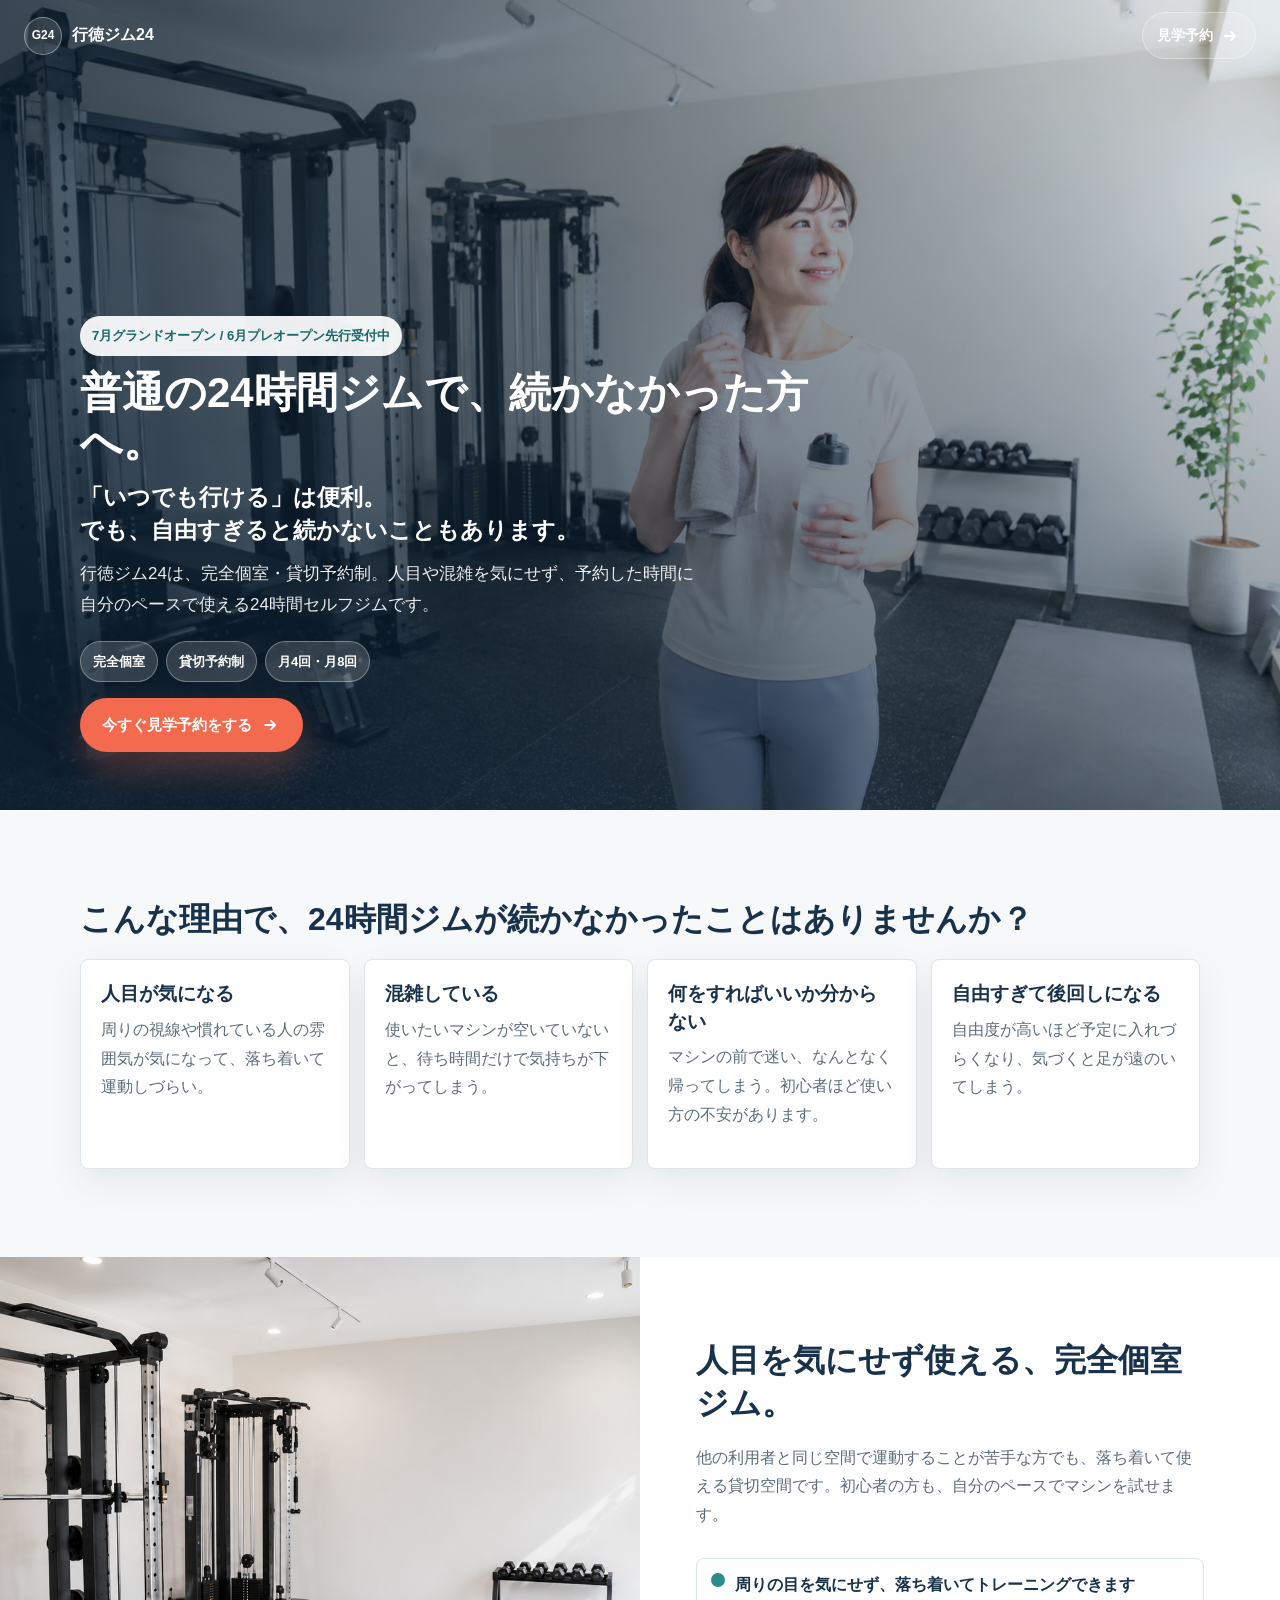
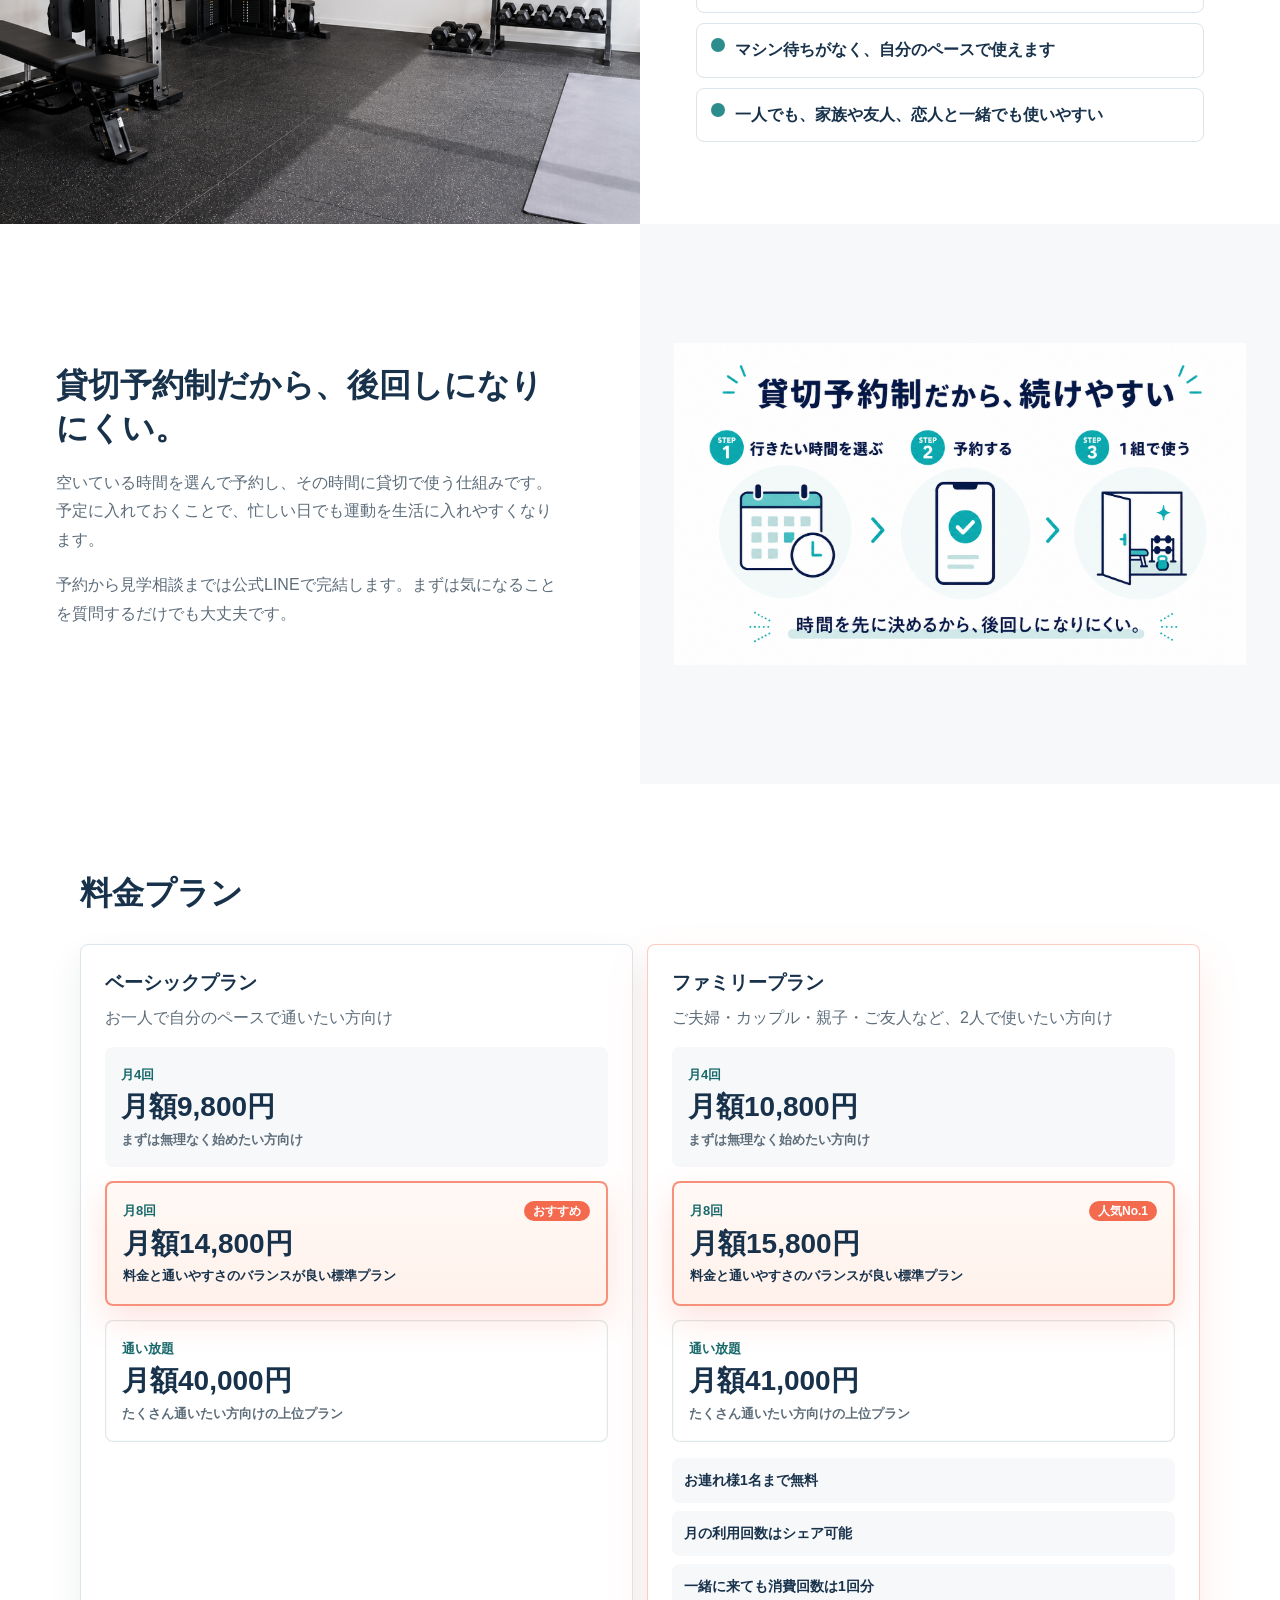
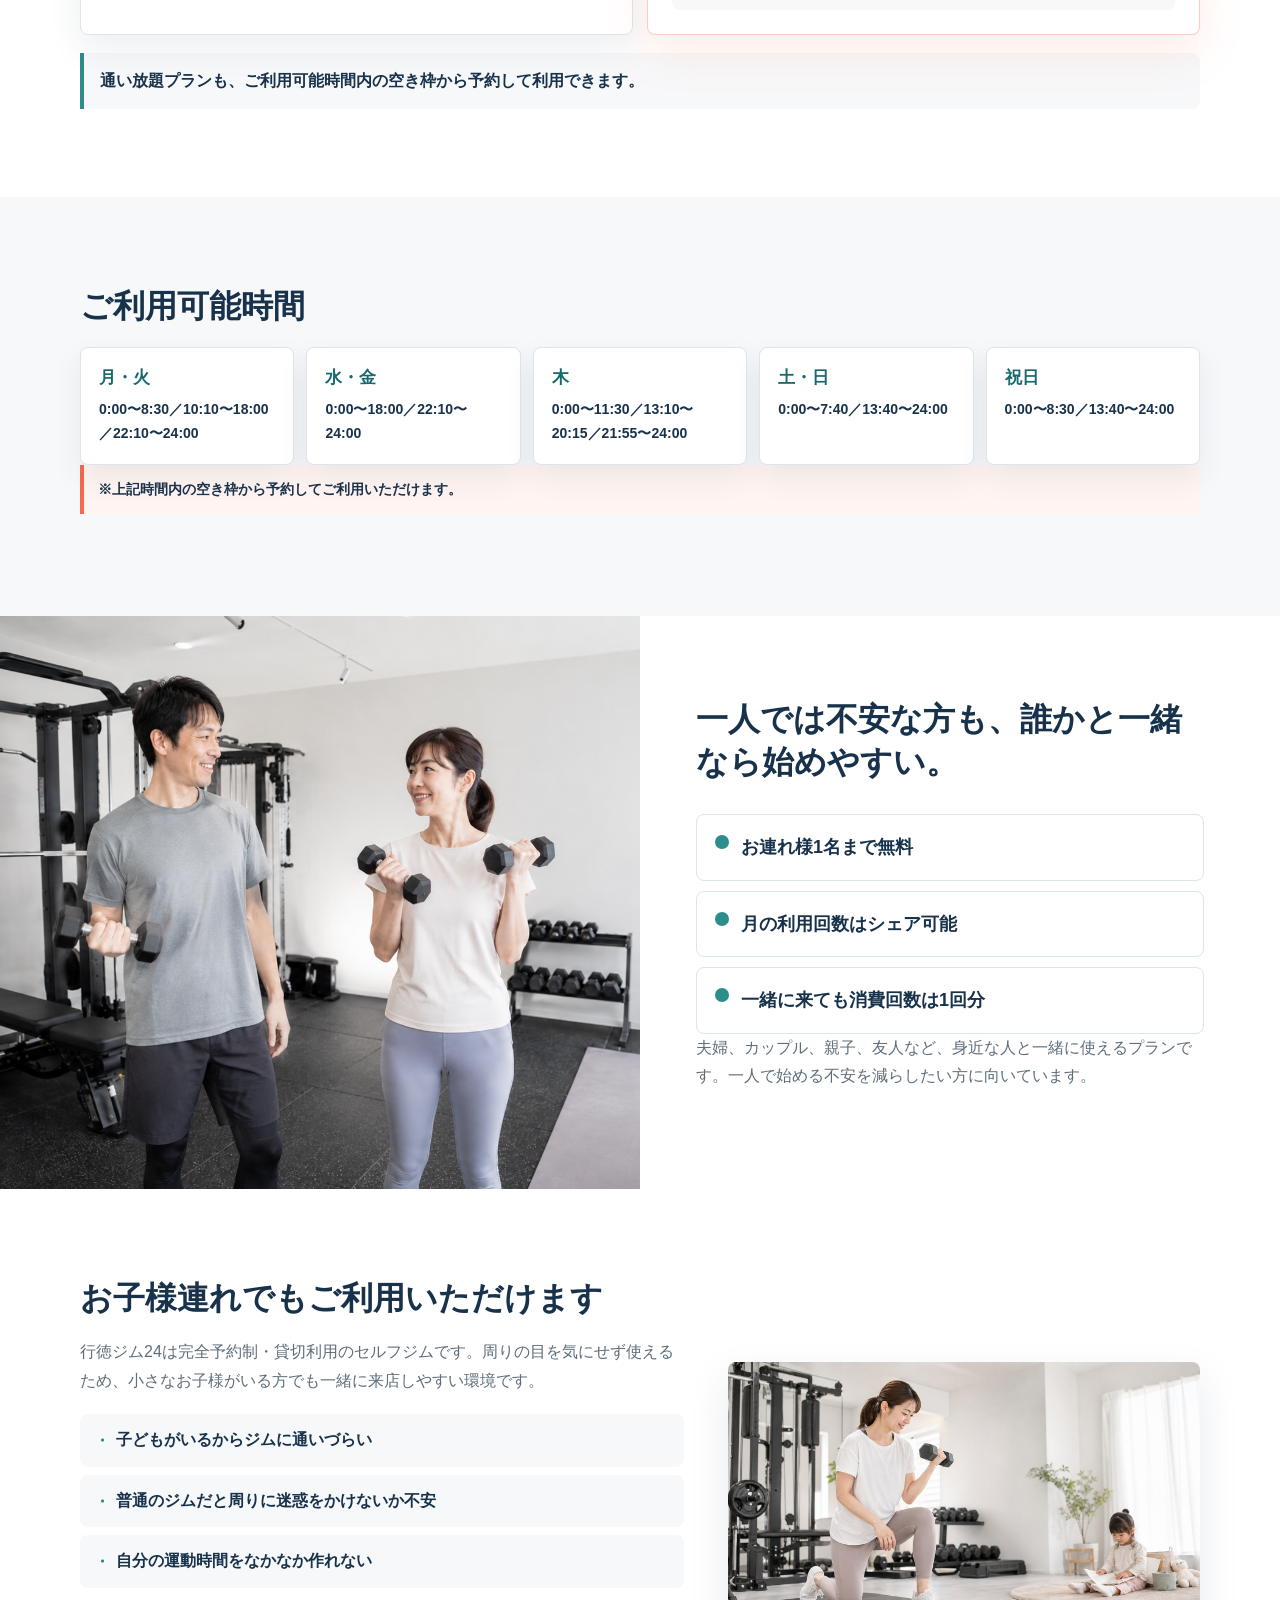
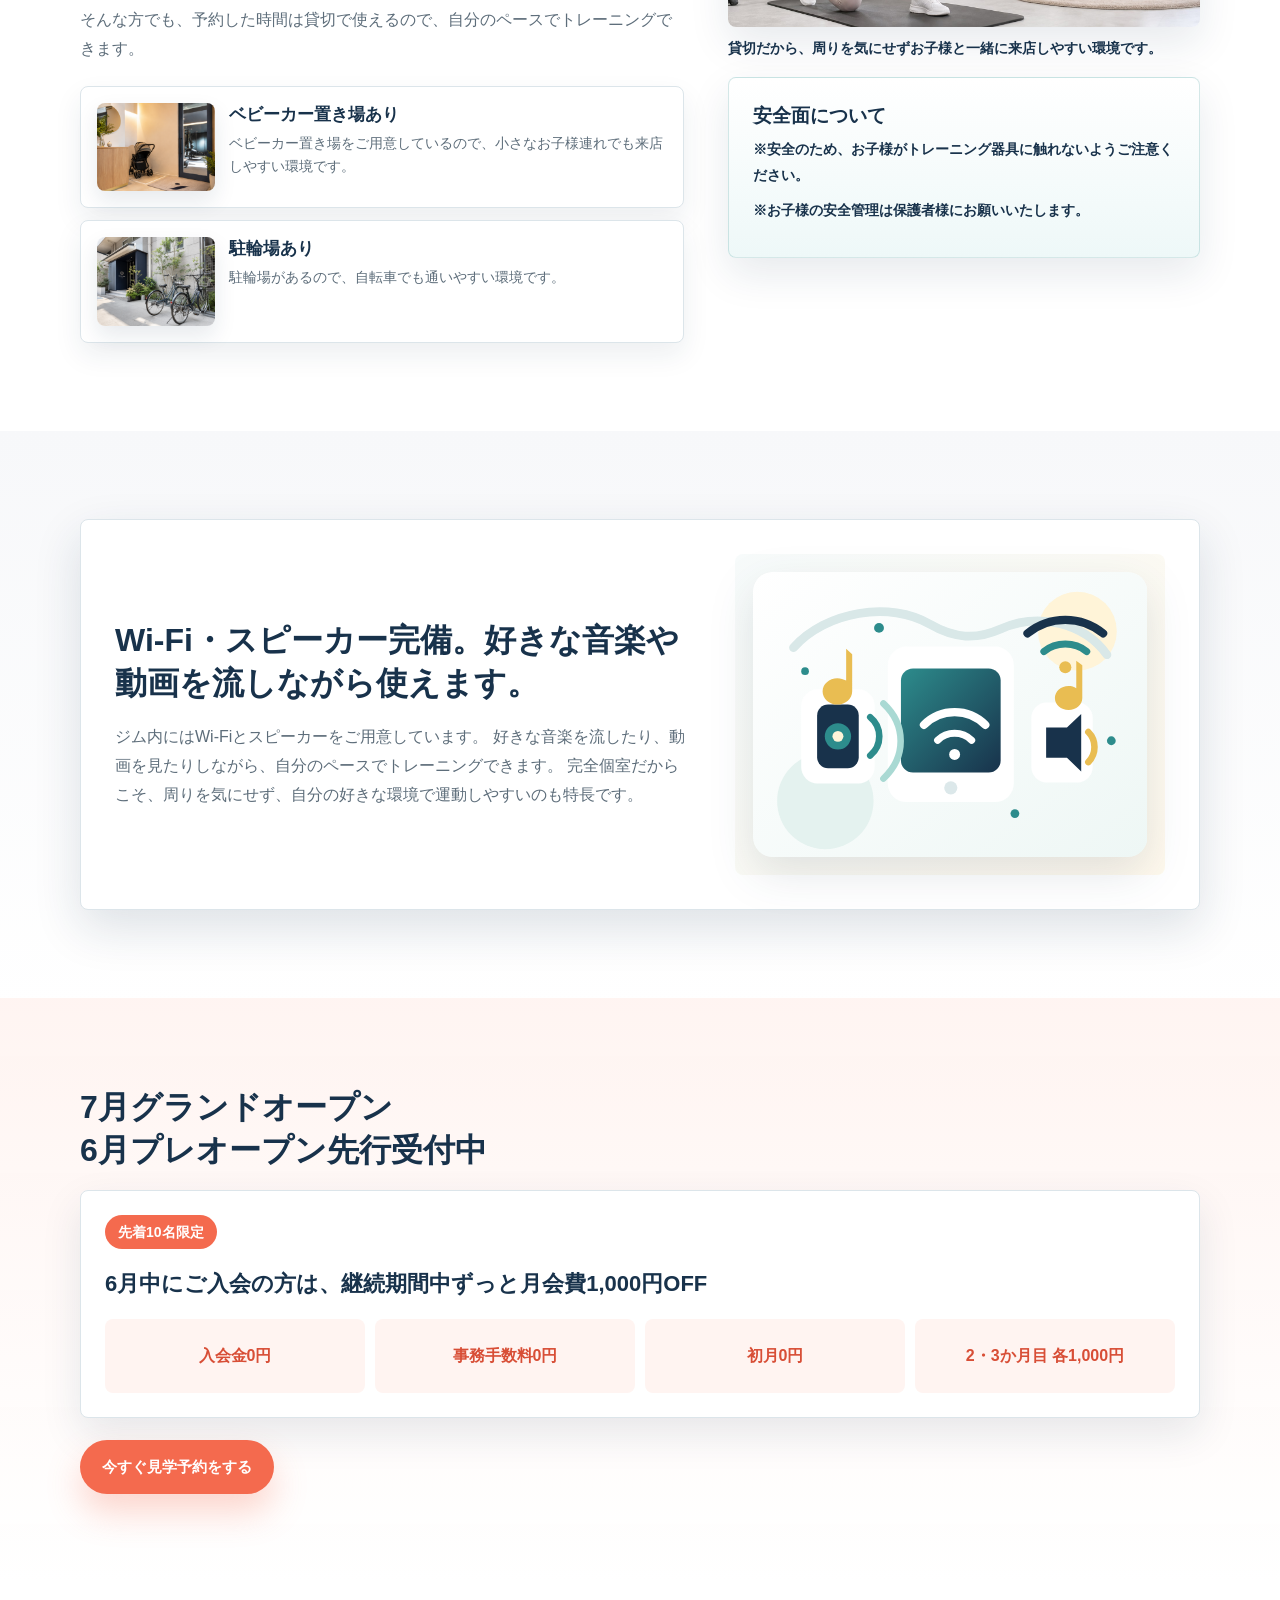
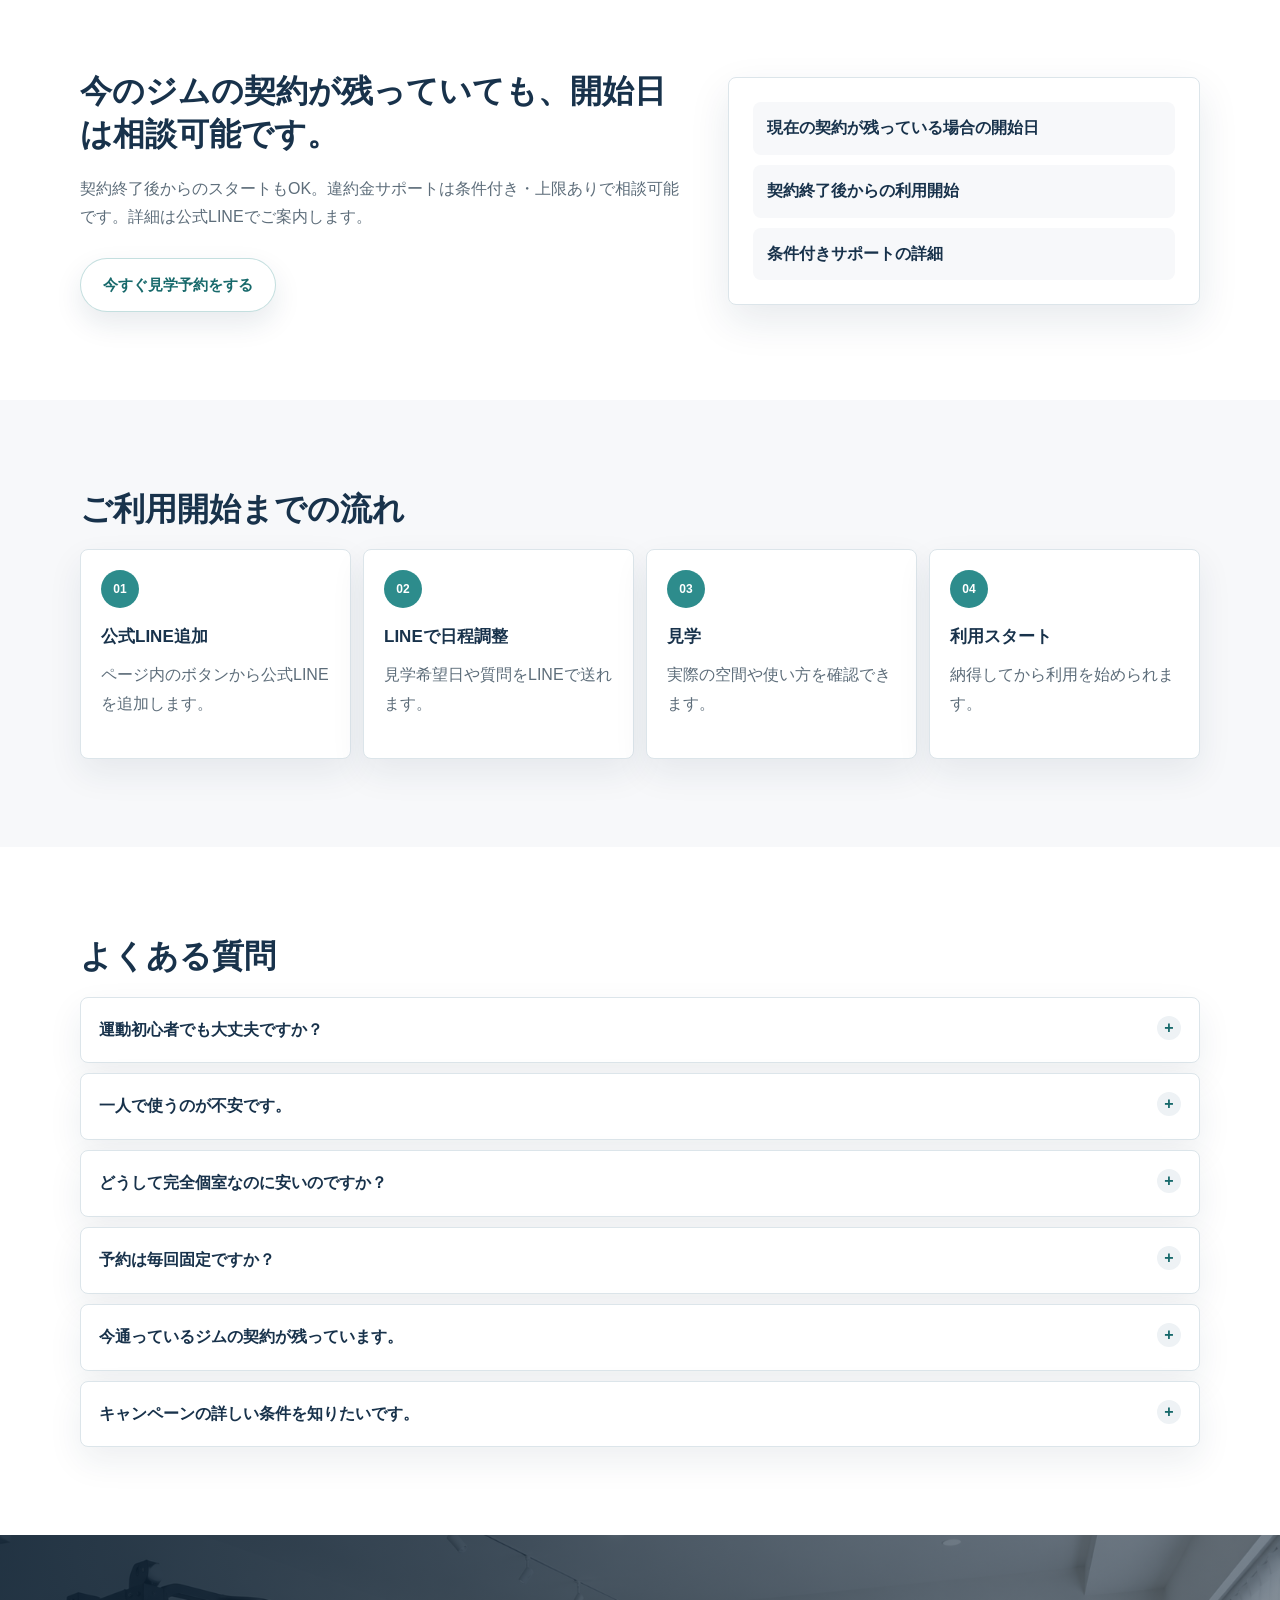
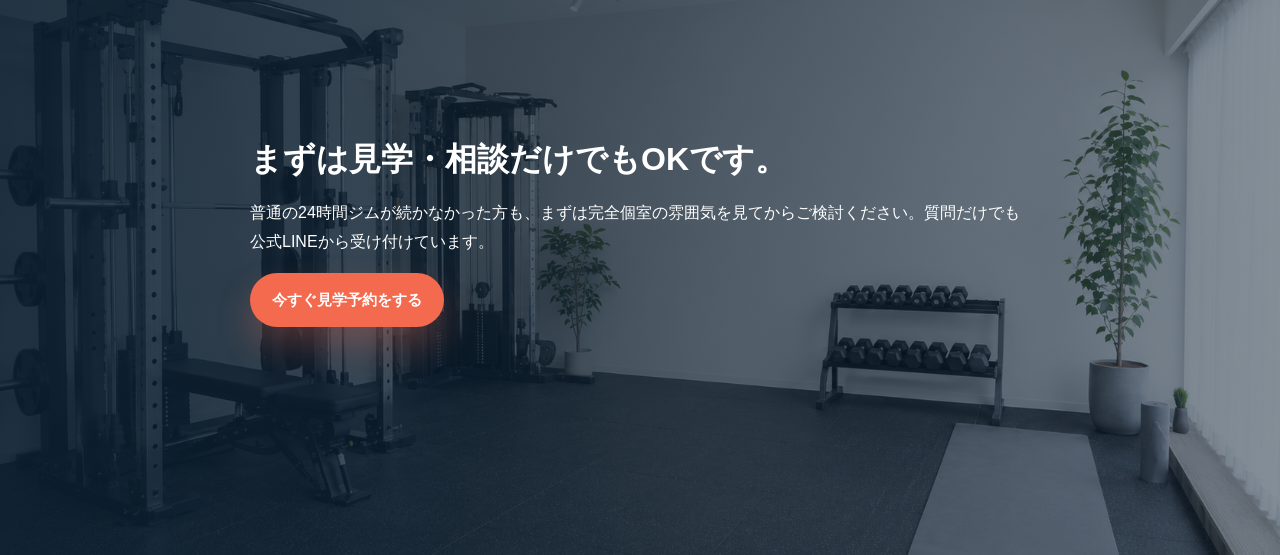
==== index.html @ cd3839f7 "Add files via upload" ====
<!doctype html>
<html lang="ja">
  <head>
    <meta charset="utf-8" />
    <meta name="viewport" content="width=device-width, initial-scale=1" />
    <title>行徳ジム24 | 完全個室・貸切予約制の24時間セルフジム</title>
    <meta
      name="description"
      content="行徳ジム24は、普通の24時間ジムが続かなかった方に向けた、完全個室・貸切予約制の24時間セルフジムです。公式LINEから見学相談できます。"
    />
    <meta property="og:title" content="行徳ジム24 | 完全個室・貸切予約制の24時間セルフジム" />
    <meta
      property="og:description"
      content="人目や混雑を気にせず、自分のペースで使える完全個室ジム。公式LINEから見学相談できます。"
    />
    <meta property="og:type" content="website" />
    <meta property="og:image" content="./assets/images/fv_private_gym_hero.png" />
    <link rel="preload" as="image" href="./assets/images/fv_private_gym_hero.png" />
    <link rel="stylesheet" href="./styles.css" />
    <script type="application/ld+json">
      {
        "@context": "https://schema.org",
        "@type": "Gym",
        "name": "行徳ジム24",
        "description": "完全個室・貸切予約制の24時間セルフジム",
        "openingHoursSpecification": [
          {
            "@type": "OpeningHoursSpecification",
            "dayOfWeek": ["Monday", "Tuesday"],
            "opens": "00:00",
            "closes": "08:30"
          },
          {
            "@type": "OpeningHoursSpecification",
            "dayOfWeek": ["Monday", "Tuesday"],
            "opens": "10:10",
            "closes": "18:00"
          },
          {
            "@type": "OpeningHoursSpecification",
            "dayOfWeek": ["Monday", "Tuesday"],
            "opens": "22:10",
            "closes": "23:59"
          },
          {
            "@type": "OpeningHoursSpecification",
            "dayOfWeek": ["Wednesday", "Friday"],
            "opens": "00:00",
            "closes": "18:00"
          },
          {
            "@type": "OpeningHoursSpecification",
            "dayOfWeek": ["Wednesday", "Friday"],
            "opens": "22:10",
            "closes": "23:59"
          },
          {
            "@type": "OpeningHoursSpecification",
            "dayOfWeek": "Thursday",
            "opens": "00:00",
            "closes": "11:30"
          },
          {
            "@type": "OpeningHoursSpecification",
            "dayOfWeek": "Thursday",
            "opens": "13:10",
            "closes": "20:15"
          },
          {
            "@type": "OpeningHoursSpecification",
            "dayOfWeek": "Thursday",
            "opens": "21:55",
            "closes": "23:59"
          },
          {
            "@type": "OpeningHoursSpecification",
            "dayOfWeek": ["Saturday", "Sunday"],
            "opens": "00:00",
            "closes": "07:40"
          },
          {
            "@type": "OpeningHoursSpecification",
            "dayOfWeek": ["Saturday", "Sunday"],
            "opens": "13:40",
            "closes": "23:59"
          }
        ],
        "address": {
          "@type": "PostalAddress",
          "addressRegion": "千葉県",
          "addressLocality": "市川市",
          "streetAddress": "行徳四丁目周辺（詳細は公式LINEで案内）"
        },
        "telephone": "000-0000-0000",
        "url": "https://example.com"
      }
    </script>
  </head>
  <body>
    <header class="site-header" aria-label="サイトヘッダー">
      <a class="brand" href="#top" aria-label="行徳ジム24 トップへ">
        <span class="brand__mark" aria-hidden="true">G24</span>
        <span>行徳ジム24</span>
      </a>
      <a class="header-cta" href="#" data-line-cta>
        <span>見学予約</span>
        <svg aria-hidden="true" viewBox="0 0 24 24">
          <path d="M5 12h12m-5-5 5 5-5 5" />
        </svg>
      </a>
    </header>

    <main>
      <section id="top" class="hero" aria-labelledby="hero-title">
        <img
          class="hero__image"
          src="./assets/images/fv_private_gym_hero.png"
          alt="行徳ジム24の完全個室ジム空間"
        />
        <div class="hero__shade" aria-hidden="true"></div>
        <div class="hero__inner">
          <p class="hero__kicker">7月グランドオープン / 6月プレオープン先行受付中</p>
          <h1 id="hero-title">普通の24時間ジムで、続かなかった方へ。</h1>
          <p class="hero__sub">「いつでも行ける」は便利。<br />でも、自由すぎると続かないこともあります。</p>
          <p class="hero__text">
            行徳ジム24は、完全個室・貸切予約制。人目や混雑を気にせず、予約した時間に自分のペースで使える24時間セルフジムです。
          </p>
          <div class="hero__badges" aria-label="サービス特徴">
            <span>完全個室</span>
            <span>貸切予約制</span>
            <span>月4回・月8回</span>
          </div>
          <div class="hero__actions">
            <a class="button button--primary" href="#" data-line-cta>
              <span>今すぐ見学予約をする</span>
              <svg aria-hidden="true" viewBox="0 0 24 24">
                <path d="M5 12h12m-5-5 5 5-5 5" />
              </svg>
            </a>
          </div>
        </div>
      </section>

      <section class="section section--soft" data-reveal>
        <div class="section__inner">
          <h2>こんな理由で、24時間ジムが続かなかったことはありませんか？</h2>
          <div class="pain-grid">
            <article class="pain-card">
              <h3>人目が気になる</h3>
              <p>周りの視線や慣れている人の雰囲気が気になって、落ち着いて運動しづらい。</p>
            </article>
            <article class="pain-card">
              <h3>混雑している</h3>
              <p>使いたいマシンが空いていないと、待ち時間だけで気持ちが下がってしまう。</p>
            </article>
            <article class="pain-card">
              <h3>何をすればいいか分からない</h3>
              <p>マシンの前で迷い、なんとなく帰ってしまう。初心者ほど使い方の不安があります。</p>
            </article>
            <article class="pain-card">
              <h3>自由すぎて後回しになる</h3>
              <p>自由度が高いほど予定に入れづらくなり、気づくと足が遠のいてしまう。</p>
            </article>
          </div>
        </div>
      </section>

      <section class="feature-section feature-section--image-left" data-reveal>
        <div class="feature-section__image">
          <img
            src="./assets/images/private_room_interior_wide.png"
            alt="完全個室で貸切感のあるジム内観"
          />
        </div>
        <div class="feature-section__body">
          <h2>人目を気にせず使える、完全個室ジム。</h2>
          <p>
            他の利用者と同じ空間で運動することが苦手な方でも、落ち着いて使える貸切空間です。初心者の方も、自分のペースでマシンを試せます。
          </p>
          <ul class="check-list">
            <li>周りの目を気にせず、落ち着いてトレーニングできます</li>
            <li>マシン待ちがなく、自分のペースで使えます</li>
            <li>一人でも、家族や友人、恋人と一緒でも使いやすい</li>
          </ul>
        </div>
      </section>

      <section class="feature-section" data-reveal>
        <div class="feature-section__body">
          <h2>貸切予約制だから、後回しになりにくい。</h2>
          <p>
            空いている時間を選んで予約し、その時間に貸切で使う仕組みです。予定に入れておくことで、忙しい日でも運動を生活に入れやすくなります。
          </p>
          <p>
            予約から見学相談までは公式LINEで完結します。まずは気になることを質問するだけでも大丈夫です。
          </p>
        </div>
        <div class="feature-section__image feature-section__image--contain">
          <img
            src="./assets/images/reservation_flow_infographic.png"
            alt="貸切予約制の流れを説明する図解"
          />
        </div>
      </section>

      <section id="price" class="section" data-reveal>
        <div class="section__inner">
          <h2>料金プラン</h2>
          <div class="price-grid">
            <article class="price-card">
              <h3>ベーシックプラン</h3>
              <p>お一人で自分のペースで通いたい方向け</p>
              <div class="price-row">
                <span>月4回</span>
                <strong>月額9,800円</strong>
                <small>まずは無理なく始めたい方向け</small>
              </div>
              <div class="price-row price-row--recommended">
                <div class="price-row__head">
                  <span>月8回</span>
                  <em>おすすめ</em>
                </div>
                <strong>月額14,800円</strong>
                <small>料金と通いやすさのバランスが良い標準プラン</small>
              </div>
              <div class="price-row price-row--unlimited">
                <span>通い放題</span>
                <strong>月額40,000円</strong>
                <small>たくさん通いたい方向けの上位プラン</small>
              </div>
            </article>
            <article class="price-card price-card--accent">
              <h3>ファミリープラン</h3>
              <p>ご夫婦・カップル・親子・ご友人など、2人で使いたい方向け</p>
              <div class="price-row">
                <span>月4回</span>
                <strong>月額10,800円</strong>
                <small>まずは無理なく始めたい方向け</small>
              </div>
              <div class="price-row price-row--recommended">
                <div class="price-row__head">
                  <span>月8回</span>
                  <em>人気No.1</em>
                </div>
                <strong>月額15,800円</strong>
                <small>料金と通いやすさのバランスが良い標準プラン</small>
              </div>
              <div class="price-row price-row--unlimited">
                <span>通い放題</span>
                <strong>月額41,000円</strong>
                <small>たくさん通いたい方向けの上位プラン</small>
              </div>
              <ul class="mini-list">
                <li>お連れ様1名まで無料</li>
                <li>月の利用回数はシェア可能</li>
                <li>一緒に来ても消費回数は1回分</li>
              </ul>
            </article>
          </div>
          <p class="plan-note">
            通い放題プランも、ご利用可能時間内の空き枠から予約して利用できます。
          </p>
        </div>
      </section>

      <section class="section section--soft" data-reveal>
        <div class="section__inner">
          <h2>ご利用可能時間</h2>
          <div class="hours-grid">
            <article class="hours-card">
              <h3>月・火</h3>
              <p>0:00〜8:30／10:10〜18:00／22:10〜24:00</p>
            </article>
            <article class="hours-card">
              <h3>水・金</h3>
              <p>0:00〜18:00／22:10〜24:00</p>
            </article>
            <article class="hours-card">
              <h3>木</h3>
              <p>0:00〜11:30／13:10〜20:15／21:55〜24:00</p>
            </article>
            <article class="hours-card">
              <h3>土・日</h3>
              <p>0:00〜7:40／13:40〜24:00</p>
            </article>
            <article class="hours-card">
              <h3>祝日</h3>
              <p>0:00〜8:30／13:40〜24:00</p>
            </article>
          </div>
          <p class="small-note">※上記時間内の空き枠から予約してご利用いただけます。</p>
        </div>
      </section>

      <section class="feature-section feature-section--image-left section--soft" data-reveal>
        <div class="feature-section__image">
          <img
            src="./assets/images/family_plan_pair_training.png"
            alt="二人で使えるファミリープランのイメージ"
          />
        </div>
        <div class="feature-section__body">
          <h2>一人では不安な方も、誰かと一緒なら始めやすい。</h2>
          <ul class="check-list check-list--large">
            <li>お連れ様1名まで無料</li>
            <li>月の利用回数はシェア可能</li>
            <li>一緒に来ても消費回数は1回分</li>
          </ul>
          <p>
            夫婦、カップル、親子、友人など、身近な人と一緒に使えるプランです。一人で始める不安を減らしたい方に向いています。
          </p>
        </div>
      </section>

      <section class="section" data-reveal>
        <div class="section__inner two-column">
          <div>
            <h2>お子様連れでもご利用いただけます</h2>
            <p>
              行徳ジム24は完全予約制・貸切利用のセルフジムです。周りの目を気にせず使えるため、小さなお子様がいる方でも一緒に来店しやすい環境です。
            </p>
            <div class="child-quote-list" aria-label="お子様連れの方の不安">
              <span>子どもがいるからジムに通いづらい</span>
              <span>普通のジムだと周りに迷惑をかけないか不安</span>
              <span>自分の運動時間をなかなか作れない</span>
            </div>
            <p>
              そんな方でも、予約した時間は貸切で使えるので、自分のペースでトレーニングできます。
            </p>
            <div class="family-support-list" aria-label="お子様連れや近隣利用のサポート">
              <article class="family-support-card">
                <figure class="family-support-card__media">
                  <img
                    src="./assets/stroller-space-photo.png"
                    alt="ベビーカー置き場の写真"
                  />
                </figure>
                <div>
                  <h3>ベビーカー置き場あり</h3>
                  <p>ベビーカー置き場をご用意しているので、小さなお子様連れでも来店しやすい環境です。</p>
                </div>
              </article>
              <article class="family-support-card">
                <figure class="family-support-card__media">
                  <img
                    src="./assets/bicycle-parking-photo.png"
                    alt="駐輪場の写真"
                  />
                </figure>
                <div>
                  <h3>駐輪場あり</h3>
                  <p>駐輪場があるので、自転車でも通いやすい環境です。</p>
                </div>
              </article>
            </div>
          </div>
          <div class="child-side">
            <figure class="child-visual">
              <img
                src="./assets/family-child-ok-gym.jpg"
                alt="貸切のジムで子どもと一緒に来店しやすい環境のイメージ"
              />
              <figcaption>
                貸切だから、周りを気にせずお子様と一緒に来店しやすい環境です。
              </figcaption>
            </figure>
            <div class="child-card">
              <h3>安全面について</h3>
              <p>※安全のため、お子様がトレーニング器具に触れないようご注意ください。</p>
              <p>※お子様の安全管理は保護者様にお願いいたします。</p>
            </div>
          </div>
        </div>
      </section>

      <section class="section section--amenity" data-reveal>
        <div class="section__inner amenity-card">
          <div class="amenity-card__body">
            <h2>Wi‑Fi・スピーカー完備。好きな音楽や動画を流しながら使えます。</h2>
            <p>
              ジム内にはWi‑Fiとスピーカーをご用意しています。
              好きな音楽を流したり、動画を見たりしながら、自分のペースでトレーニングできます。
              完全個室だからこそ、周りを気にせず、自分の好きな環境で運動しやすいのも特長です。
            </p>
          </div>
          <div class="amenity-card__visual">
            <svg class="amenity-illustration" viewBox="0 0 720 520" role="img" aria-label="Wi‑Fiとスピーカー完備のイラスト">
              <defs>
                <linearGradient id="amenity-bg" x1="0" x2="1" y1="0" y2="1">
                  <stop offset="0" stop-color="#ffffff" />
                  <stop offset="1" stop-color="#eef7f5" />
                </linearGradient>
                <linearGradient id="amenity-screen" x1="0" x2="1" y1="0" y2="1">
                  <stop offset="0" stop-color="#2d8c8c" />
                  <stop offset="1" stop-color="#18324b" />
                </linearGradient>
              </defs>
              <rect width="720" height="520" rx="36" fill="url(#amenity-bg)" />
              <circle cx="592" cy="108" r="72" fill="#fff4d8" />
              <circle cx="132" cy="418" r="88" fill="#e4f2ef" />
              <path d="M74 138c58-66 176-86 250-42 43 25 83 28 128 8 70-31 152-11 194 47" fill="none" stroke="#d9e8e8" stroke-width="16" stroke-linecap="round" />
              <g>
                <rect x="246" y="136" width="230" height="284" rx="34" fill="#ffffff" />
                <rect x="270" y="176" width="182" height="190" rx="22" fill="url(#amenity-screen)" />
                <circle cx="361" cy="394" r="12" fill="#dce8ea" />
                <path d="M312 279c31-31 81-31 112 0" fill="none" stroke="#ffffff" stroke-width="15" stroke-linecap="round" />
                <path d="M337 307c17-17 45-17 62 0" fill="none" stroke="#ffffff" stroke-width="13" stroke-linecap="round" />
                <circle cx="368" cy="333" r="10" fill="#ffffff" />
              </g>
              <g>
                <rect x="88" y="214" width="134" height="172" rx="30" fill="#ffffff" />
                <rect x="117" y="242" width="76" height="116" rx="20" fill="#18324b" />
                <circle cx="155" cy="300" r="24" fill="#2d8c8c" />
                <circle cx="155" cy="300" r="10" fill="#fff4d8" />
                <path d="M214 265c22 18 22 52 0 70" fill="none" stroke="#2d8c8c" stroke-width="12" stroke-linecap="round" />
                <path d="M238 240c42 39 42 98 0 137" fill="none" stroke="#a9d9d3" stroke-width="12" stroke-linecap="round" />
              </g>
              <g>
                <rect x="508" y="238" width="112" height="146" rx="28" fill="#ffffff" />
                <path d="M535 284h38l26-25v105l-26-25h-38z" fill="#18324b" />
                <path d="M612 292c15 15 15 40 0 55" fill="none" stroke="#e9bd52" stroke-width="12" stroke-linecap="round" />
              </g>
              <path d="M501 112c40-33 98-33 138 0" fill="none" stroke="#18324b" stroke-width="15" stroke-linecap="round" />
              <path d="M531 145c22-18 56-18 78 0" fill="none" stroke="#2d8c8c" stroke-width="13" stroke-linecap="round" />
              <circle cx="570" cy="174" r="11" fill="#e9bd52" />
              <path d="M181 150v68c0 13-12 24-27 24s-27-11-27-24 12-24 27-24c6 0 11 2 16 4v-58z" fill="#e9bd52" />
              <path d="M601 170v60c0 12-11 22-25 22s-25-10-25-22 11-22 25-22c5 0 10 1 14 4v-50z" fill="#e9bd52" />
              <circle cx="230" cy="102" r="9" fill="#2d8c8c" />
              <circle cx="654" cy="308" r="8" fill="#2d8c8c" />
              <circle cx="95" cy="181" r="7" fill="#2d8c8c" />
              <circle cx="478" cy="441" r="8" fill="#2d8c8c" />
            </svg>
          </div>
        </div>
      </section>

      <section id="campaign" class="section section--campaign" data-reveal>
        <div class="section__inner">
          <h2>7月グランドオープン<br />6月プレオープン先行受付中</h2>
          <div class="campaign-panel">
            <p class="campaign-panel__tag">先着10名限定</p>
            <p class="campaign-panel__lead">
              6月中にご入会の方は、継続期間中ずっと月会費1,000円OFF
            </p>
            <div class="benefit-grid">
              <span>入会金0円</span>
              <span>事務手数料0円</span>
              <span>初月0円</span>
              <span>2・3か月目 各1,000円</span>
            </div>
          </div>
          <a class="button button--primary section-cta" href="#" data-line-cta>今すぐ見学予約をする</a>
        </div>
      </section>

      <section class="section" data-reveal>
        <div class="section__inner two-column">
          <div>
            <h2>今のジムの契約が残っていても、開始日は相談可能です。</h2>
            <p>
              契約終了後からのスタートもOK。違約金サポートは条件付き・上限ありで相談可能です。詳細は公式LINEでご案内します。
            </p>
            <a class="button button--secondary button--inline" href="#" data-line-cta>今すぐ見学予約をする</a>
          </div>
          <div class="support-card">
            <ul>
              <li>現在の契約が残っている場合の開始日</li>
              <li>契約終了後からの利用開始</li>
              <li>条件付きサポートの詳細</li>
            </ul>
          </div>
        </div>
      </section>

      <section class="section section--soft" data-reveal>
        <div class="section__inner">
          <h2>ご利用開始までの流れ</h2>
          <ol class="flow-list">
            <li>
              <span>01</span>
              <strong>公式LINE追加</strong>
              <p>ページ内のボタンから公式LINEを追加します。</p>
            </li>
            <li>
              <span>02</span>
              <strong>LINEで日程調整</strong>
              <p>見学希望日や質問をLINEで送れます。</p>
            </li>
            <li>
              <span>03</span>
              <strong>見学</strong>
              <p>実際の空間や使い方を確認できます。</p>
            </li>
            <li>
              <span>04</span>
              <strong>利用スタート</strong>
              <p>納得してから利用を始められます。</p>
            </li>
          </ol>
        </div>
      </section>

      <section id="faq" class="section" data-reveal>
        <div class="section__inner">
          <h2>よくある質問</h2>
          <div class="faq-list">
            <details>
              <summary>運動初心者でも大丈夫ですか？</summary>
              <p>はい。初心者の方でも使いやすいよう、見学時に空間や利用方法をご確認いただけます。</p>
            </details>
            <details>
              <summary>一人で使うのが不安です。</summary>
              <p>ファミリープランなら、お連れ様1名まで無料で一緒にご利用いただけます。</p>
            </details>
            <details>
              <summary>どうして完全個室なのに安いのですか？</summary>
              <p>
                当店は、セミパーソナルジムやヨガでも使っている施設を、空いている時間帯に有効活用して運営しています。
              </p>
              <p>
                既存の設備を活かすことで大きな固定費を抑えられるため、完全個室・貸切利用でも続けやすい月額料金にできています。
              </p>
              <p>
                また、運動は料金が高すぎると継続しにくいものです。普通の24時間ジムが続かなかった方でも無理なく続けられるよう、価格をできるだけ抑えています。
              </p>
            </details>
            <details>
              <summary>予約は毎回固定ですか？</summary>
              <p>いいえ。空いている時間から、その都度ご予約いただく形です。</p>
            </details>
            <details>
              <summary>今通っているジムの契約が残っています。</summary>
              <p>開始日の相談が可能です。契約終了後からのスタートもご相談ください。</p>
            </details>
            <details>
              <summary>キャンペーンの詳しい条件を知りたいです。</summary>
              <p>公式LINEでご案内します。まずはお気軽にご確認ください。</p>
            </details>
          </div>
        </div>
      </section>

      <section id="contact" class="final-cta" data-reveal>
        <img
          src="./assets/images/cta_private_gym_bg.png"
          alt="完全個室ジムの明るい空間"
        />
        <div class="final-cta__shade" aria-hidden="true"></div>
        <div class="final-cta__inner">
          <h2>まずは見学・相談だけでもOKです。</h2>
          <p>
            普通の24時間ジムが続かなかった方も、まずは完全個室の雰囲気を見てからご検討ください。質問だけでも公式LINEから受け付けています。
          </p>
          <a class="button button--primary" href="#" data-line-cta>今すぐ見学予約をする</a>
        </div>
      </section>
    </main>

    <nav class="floating-cta" aria-label="固定CTA">
      <a href="#" data-line-cta>
        <span>今すぐ見学予約をする</span>
        <svg aria-hidden="true" viewBox="0 0 24 24">
          <path d="M5 12h12m-5-5 5 5-5 5" />
        </svg>
      </a>
    </nav>

    <script src="./script.js"></script>
  </body>
</html>
---- styles.css ----
:root {
  --white: #ffffff;
  --navy: #18324b;
  --navy-soft: #264b6b;
  --teal: #2d8c8c;
  --teal-dark: #17696b;
  --coral: #f46a4e;
  --coral-dark: #d84e36;
  --gray: #f7f8fa;
  --gray-2: #eef2f5;
  --ink-muted: #5d6d7a;
  --line: #dce5ea;
  --shadow: 0 18px 48px rgba(24, 50, 75, 0.14);
  --max: 1120px;
}

* {
  box-sizing: border-box;
}

html {
  scroll-behavior: smooth;
}

body {
  margin: 0;
  background: var(--white);
  color: var(--navy);
  font-family: -apple-system, BlinkMacSystemFont, "Hiragino Sans", "Yu Gothic", "YuGothic", "Noto Sans JP", sans-serif;
  line-height: 1.8;
  overflow-x: hidden;
}

body,
button,
input,
textarea {
  letter-spacing: 0;
}

a {
  color: inherit;
  text-decoration: none;
}

img,
svg {
  display: block;
}

img {
  max-width: 100%;
}

p,
h1,
h2,
h3 {
  margin-top: 0;
  overflow-wrap: anywhere;
}

p {
  color: var(--ink-muted);
  font-size: 16px;
}

h1 {
  max-width: 760px;
  margin-bottom: 14px;
  color: var(--white);
  font-size: 42px;
  font-weight: 800;
  line-height: 1.18;
}

h2 {
  margin-bottom: 18px;
  font-size: 32px;
  font-weight: 800;
  line-height: 1.35;
}

h3 {
  margin-bottom: 8px;
  font-size: 19px;
  font-weight: 800;
  line-height: 1.45;
}

.site-header {
  position: fixed;
  z-index: 50;
  top: 0;
  left: 0;
  right: 0;
  display: flex;
  align-items: center;
  justify-content: space-between;
  gap: 16px;
  min-height: 64px;
  padding: 12px 24px;
  color: var(--white);
  transition: background 180ms ease, box-shadow 180ms ease;
}

.site-header.is-scrolled {
  background: rgba(24, 50, 75, 0.94);
  box-shadow: 0 10px 30px rgba(24, 50, 75, 0.18);
  backdrop-filter: blur(16px);
}

main {
  overflow: clip;
}

.brand,
.header-cta {
  display: inline-flex;
  align-items: center;
}

.brand {
  gap: 10px;
  min-width: 0;
  font-weight: 800;
}

.brand__mark {
  display: grid;
  place-items: center;
  width: 38px;
  height: 38px;
  border: 1px solid rgba(255, 255, 255, 0.38);
  border-radius: 50%;
  background: rgba(255, 255, 255, 0.14);
  font-size: 12px;
}

.header-cta {
  gap: 8px;
  min-height: 42px;
  padding: 10px 14px;
  border: 1px solid rgba(255, 255, 255, 0.34);
  border-radius: 999px;
  background: rgba(255, 255, 255, 0.14);
  font-size: 14px;
  font-weight: 800;
}

.header-cta svg,
.button svg,
.floating-cta svg {
  width: 20px;
  height: 20px;
  fill: none;
  stroke: currentColor;
  stroke-linecap: round;
  stroke-linejoin: round;
  stroke-width: 2.2;
}

.hero {
  position: relative;
  display: grid;
  align-items: end;
  min-height: 90svh;
  overflow: hidden;
  padding: 124px 24px 58px;
}

.hero__image,
.hero__shade,
.final-cta > img,
.final-cta__shade {
  position: absolute;
  inset: 0;
  width: 100%;
  height: 100%;
}

.hero__image,
.final-cta > img {
  object-fit: cover;
}

.hero__image {
  filter: brightness(1.12) saturate(1.04);
}

.hero__shade {
  background:
    linear-gradient(90deg, rgba(12, 32, 50, 0.72) 0%, rgba(12, 32, 50, 0.52) 43%, rgba(12, 32, 50, 0.05) 100%),
    linear-gradient(180deg, rgba(12, 32, 50, 0.02) 0%, rgba(12, 32, 50, 0.5) 100%);
}

.hero__inner,
.final-cta__inner {
  position: relative;
  z-index: 2;
  width: min(100%, var(--max));
  margin: 0 auto;
}

.hero__kicker,
.section-label {
  margin: 0 0 12px;
  color: var(--teal);
  font-size: 13px;
  font-weight: 800;
}

.hero__kicker {
  display: inline-flex;
  max-width: 100%;
  padding: 8px 12px;
  border-radius: 999px;
  background: rgba(255, 255, 255, 0.92);
  color: var(--teal-dark);
}

.hero__sub {
  margin-bottom: 12px;
  color: var(--white);
  font-size: 23px;
  font-weight: 800;
  line-height: 1.45;
}

.hero__text {
  max-width: 620px;
  margin-bottom: 20px;
  color: rgba(255, 255, 255, 0.92);
  font-size: 17px;
}

.hero__badges {
  display: flex;
  flex-wrap: wrap;
  gap: 8px;
  margin-bottom: 16px;
}

.hero__badges span {
  display: inline-flex;
  align-items: center;
  min-height: 34px;
  padding: 8px 12px;
  border: 1px solid rgba(255, 255, 255, 0.32);
  border-radius: 999px;
  background: rgba(255, 255, 255, 0.16);
  color: var(--white);
  font-size: 13px;
  font-weight: 800;
}

.campaign-strip {
  display: flex;
  flex-wrap: wrap;
  gap: 8px;
  align-items: center;
  width: fit-content;
  max-width: 100%;
  margin-bottom: 10px;
  padding: 10px;
  border-radius: 8px;
  background: rgba(255, 255, 255, 0.94);
  box-shadow: var(--shadow);
}

.campaign-strip span,
.campaign-strip strong {
  display: inline-flex;
  align-items: center;
  min-width: 0;
  min-height: 32px;
  padding: 7px 10px;
  border-radius: 999px;
  font-size: 13px;
  font-weight: 900;
  line-height: 1.2;
}

.campaign-strip span {
  background: var(--coral);
  color: var(--white);
}

.campaign-strip strong {
  color: var(--navy);
}

.campaign-note {
  max-width: 660px;
  margin-bottom: 24px;
  color: rgba(255, 255, 255, 0.94);
  font-size: 14px;
  font-weight: 700;
}

.hero__actions {
  display: flex;
  flex-wrap: wrap;
  gap: 12px;
}

.button {
  display: inline-flex;
  align-items: center;
  justify-content: center;
  gap: 9px;
  min-height: 54px;
  padding: 13px 22px;
  border: 0;
  border-radius: 999px;
  font-size: 15px;
  font-weight: 800;
  line-height: 1.35;
  text-align: center;
  transition: transform 160ms ease, box-shadow 160ms ease, background 160ms ease;
}

.button span,
.floating-cta span {
  min-width: 0;
}

.button:hover {
  transform: translateY(-1px);
}

.button--primary {
  background: var(--coral);
  color: var(--white);
  box-shadow: 0 18px 34px rgba(244, 106, 78, 0.28);
}

.button--primary:hover {
  background: var(--coral-dark);
}

.button--ghost {
  border: 1px solid rgba(255, 255, 255, 0.42);
  background: rgba(255, 255, 255, 0.14);
  color: var(--white);
}

.button--secondary {
  border: 1px solid rgba(45, 140, 140, 0.28);
  background: var(--white);
  color: var(--teal-dark);
  box-shadow: 0 12px 28px rgba(24, 50, 75, 0.1);
}

.button--light {
  background: var(--white);
  color: var(--teal-dark);
}

.button--inline {
  width: fit-content;
  margin-top: 10px;
}

.button--on-dark {
  background: rgba(255, 255, 255, 0.16);
}

.quick-proof {
  display: grid;
  grid-template-columns: repeat(3, 1fr);
  gap: 1px;
  background: var(--line);
}

.quick-proof__item {
  min-width: 0;
  min-height: 108px;
  padding: 24px;
  background: var(--white);
  text-align: center;
}

.quick-proof__item span {
  display: block;
  margin-bottom: 4px;
  color: var(--teal-dark);
  font-size: 13px;
  font-weight: 800;
}

.quick-proof__item strong {
  display: block;
  color: var(--navy);
  font-size: 21px;
}

.section {
  padding: 88px 24px;
  background: var(--white);
}

.section--soft {
  background: var(--gray);
}

.section--teal {
  background: linear-gradient(135deg, var(--teal-dark), var(--teal));
  color: var(--white);
}

.section--campaign {
  background:
    linear-gradient(180deg, rgba(255, 244, 241, 0.96), rgba(255, 255, 255, 0.98)),
    var(--white);
}

.section--amenity {
  background:
    linear-gradient(180deg, rgba(247, 248, 250, 0.96), rgba(255, 255, 255, 0.98)),
    var(--gray);
}

.section--teal p,
.section--teal .section-label {
  color: rgba(255, 255, 255, 0.86);
}

.section__inner {
  width: min(100%, var(--max));
  margin: 0 auto;
}

.section-label--light {
  color: rgba(255, 255, 255, 0.82);
}

.section-closing {
  max-width: 780px;
  margin: 28px 0 0;
  color: var(--navy);
  font-weight: 800;
}

.amenity-card {
  display: grid;
  grid-template-columns: minmax(0, 1.05fr) minmax(280px, 0.78fr);
  gap: 40px;
  align-items: center;
  padding: 34px;
  border: 1px solid var(--line);
  border-radius: 8px;
  background: var(--white);
  box-shadow: var(--shadow);
}

.amenity-card__body p:last-child {
  margin-bottom: 0;
}

.amenity-card__visual {
  display: grid;
  place-items: center;
  min-height: 280px;
  padding: 18px;
  border-radius: 8px;
  background: linear-gradient(135deg, #f7fbfb, #fff9ed);
}

.amenity-card__visual img {
  width: min(100%, 420px);
  height: auto;
}

.amenity-illustration {
  width: min(100%, 420px);
  height: auto;
  filter: drop-shadow(0 16px 22px rgba(24, 50, 75, 0.12));
}

.family-support-list {
  display: grid;
  gap: 12px;
  margin-top: 22px;
}

.family-support-card {
  display: grid;
  grid-template-columns: 118px minmax(0, 1fr);
  gap: 14px;
  align-items: start;
  padding: 16px;
  border: 1px solid var(--line);
  border-radius: 8px;
  background: var(--white);
  box-shadow: 0 12px 28px rgba(24, 50, 75, 0.08);
}

.family-support-card__media {
  margin: 0;
}

.family-support-card__media img {
  width: 100%;
  aspect-ratio: 4 / 3;
  border-radius: 8px;
  object-fit: cover;
  box-shadow: 0 10px 22px rgba(24, 50, 75, 0.1);
}

.family-support-card h3 {
  margin-bottom: 4px;
  font-size: 17px;
}

.family-support-card p {
  margin-bottom: 0;
  font-size: 14px;
  line-height: 1.7;
}

.pain-grid,
.price-grid {
  display: grid;
  grid-template-columns: repeat(4, 1fr);
  gap: 14px;
}

.pain-card,
.reason-card,
.price-card,
.flow-list li,
.faq-list details {
  min-width: 0;
  border: 1px solid var(--line);
  border-radius: 8px;
  background: var(--white);
  box-shadow: 0 14px 34px rgba(24, 50, 75, 0.08);
}

.pain-card {
  min-height: 210px;
  padding: 20px;
}

.pain-card p,
.reason-card p,
.price-card p,
.flow-list p {
  margin-bottom: 0;
}

.two-column,
.split-band,
.store-info {
  display: grid;
  grid-template-columns: minmax(0, 1fr) minmax(320px, 0.78fr);
  gap: 44px;
  align-items: center;
}

.reason-stack {
  display: grid;
  gap: 12px;
}

.reason-card {
  padding: 22px;
}

.reason-card span {
  display: inline-block;
  margin-bottom: 8px;
  color: var(--coral);
  font-size: 13px;
  font-weight: 900;
}

.feature-section {
  display: grid;
  grid-template-columns: minmax(0, 1fr) minmax(0, 1fr);
  min-height: 560px;
  background: var(--white);
}

.feature-section--image-left .feature-section__image {
  order: -1;
}

.feature-section__image {
  min-height: 460px;
}

.feature-section__image img {
  width: 100%;
  height: 100%;
  object-fit: cover;
}

.feature-section__image--contain {
  display: grid;
  place-items: center;
  padding: 34px;
  background: var(--gray);
}

.feature-section__image--contain img {
  height: auto;
  max-height: 560px;
  object-fit: contain;
}

.feature-section__body {
  display: flex;
  flex-direction: column;
  justify-content: center;
  min-width: 0;
  max-width: 620px;
  padding: 82px 56px;
}

.feature-section__body .button {
  align-self: flex-start;
}

.check-list {
  display: grid;
  gap: 10px;
  padding: 0;
  margin: 12px 0 0;
  list-style: none;
}

.check-list li {
  position: relative;
  padding: 12px 14px 12px 38px;
  border: 1px solid var(--line);
  border-radius: 8px;
  background: var(--white);
  color: var(--navy);
  font-weight: 700;
}

.check-list li::before {
  position: absolute;
  top: 14px;
  left: 14px;
  width: 14px;
  height: 14px;
  border-radius: 50%;
  background: var(--teal);
  content: "";
}

.check-list--large li {
  padding: 16px 18px 16px 44px;
  font-size: 18px;
}

.check-list--large li::before {
  top: 20px;
  left: 18px;
}

.habit-panel {
  display: grid;
  gap: 10px;
}

.habit-panel div {
  padding: 18px;
  border: 1px solid rgba(255, 255, 255, 0.28);
  border-radius: 8px;
  background: rgba(255, 255, 255, 0.14);
}

.habit-panel span {
  display: block;
  color: rgba(255, 255, 255, 0.78);
  font-size: 13px;
  font-weight: 800;
}

.habit-panel strong {
  display: block;
  color: var(--white);
  font-size: 25px;
}

.price-grid {
  grid-template-columns: 1fr 1fr;
  margin-top: 28px;
}

.price-card {
  padding: 24px;
}

.price-card--accent {
  border-color: rgba(244, 106, 78, 0.34);
  box-shadow: 0 18px 44px rgba(244, 106, 78, 0.13);
}

.price-row {
  display: grid;
  gap: 4px;
  margin-top: 14px;
  padding: 16px;
  border-radius: 8px;
  background: var(--gray);
}

.price-row--recommended {
  position: relative;
  border: 2px solid rgba(244, 106, 78, 0.72);
  background: linear-gradient(180deg, #fff9f5 0%, #fff1eb 100%);
  box-shadow: 0 14px 34px rgba(244, 106, 78, 0.18);
}

.price-row--unlimited {
  border: 1px solid rgba(24, 50, 75, 0.12);
  background: #ffffff;
  box-shadow: inset 0 0 0 1px rgba(45, 140, 140, 0.04);
}

.price-row__head {
  display: flex;
  align-items: center;
  justify-content: space-between;
  gap: 10px;
}

.price-row__head em {
  flex: 0 0 auto;
  padding: 4px 9px;
  border-radius: 999px;
  background: var(--coral);
  color: var(--white);
  font-size: 12px;
  font-style: normal;
  font-weight: 900;
  line-height: 1;
}

.price-row span {
  color: var(--teal-dark);
  font-size: 13px;
  font-weight: 900;
}

.price-row strong {
  color: var(--navy);
  font-size: 28px;
  line-height: 1.2;
}

.price-row small {
  color: var(--ink-muted);
  font-size: 13px;
  font-weight: 800;
}

.price-row--recommended small {
  color: var(--navy);
}

.campaign-box {
  display: grid;
  gap: 8px;
  margin-top: 18px;
  padding: 18px;
  border: 1px solid rgba(244, 106, 78, 0.28);
  border-radius: 8px;
  background: #fff4f1;
}

.campaign-box span {
  color: var(--coral-dark);
  font-size: 13px;
  font-weight: 900;
}

.campaign-box p {
  margin-bottom: 0;
}

.mini-list {
  display: grid;
  gap: 8px;
  padding: 0;
  margin: 16px 0 0;
  list-style: none;
}

.mini-list li {
  padding: 10px 12px;
  border-radius: 8px;
  background: var(--gray);
  color: var(--navy);
  font-size: 14px;
  font-weight: 800;
}

.plan-note {
  margin: 18px 0 0;
  padding: 14px 16px;
  border-left: 4px solid var(--teal);
  border-radius: 0 8px 8px 0;
  background: var(--gray);
  color: var(--navy);
  font-weight: 800;
}

.hours-grid {
  display: grid;
  grid-template-columns: repeat(5, 1fr);
  gap: 12px;
}

.hours-card {
  min-width: 0;
  padding: 18px;
  border: 1px solid var(--line);
  border-radius: 8px;
  background: var(--white);
  box-shadow: 0 12px 30px rgba(24, 50, 75, 0.08);
}

.hours-card h3 {
  margin-bottom: 8px;
  color: var(--teal-dark);
  font-size: 17px;
}

.hours-card p {
  margin-bottom: 0;
  color: var(--navy);
  font-size: 14px;
  font-weight: 800;
  line-height: 1.7;
}

.campaign-panel,
.support-card {
  border: 1px solid var(--line);
  border-radius: 8px;
  background: var(--white);
  box-shadow: 0 16px 40px rgba(24, 50, 75, 0.1);
}

.campaign-panel {
  display: grid;
  gap: 18px;
  padding: 24px;
}

.campaign-panel__tag {
  display: inline-flex;
  width: fit-content;
  min-height: 34px;
  align-items: center;
  margin-bottom: 0;
  padding: 8px 13px;
  border-radius: 999px;
  background: var(--coral);
  color: var(--white);
  font-size: 14px;
  font-weight: 900;
  line-height: 1.2;
}

.campaign-panel__lead {
  margin-bottom: 0;
  color: var(--navy);
  font-size: 22px;
  font-weight: 900;
  line-height: 1.55;
}

.benefit-grid {
  display: grid;
  grid-template-columns: repeat(4, 1fr);
  gap: 10px;
}

.benefit-grid span {
  display: grid;
  place-items: center;
  min-height: 74px;
  padding: 12px;
  border-radius: 8px;
  background: #fff4f1;
  color: var(--coral-dark);
  font-weight: 900;
  text-align: center;
}

.support-card {
  padding: 24px;
}

.support-card span {
  display: inline-flex;
  margin-bottom: 14px;
  color: var(--teal-dark);
  font-size: 13px;
  font-weight: 900;
}

.support-card ul {
  display: grid;
  gap: 10px;
  padding: 0;
  margin: 0;
  list-style: none;
}

.support-card li {
  padding: 12px 14px;
  border-radius: 8px;
  background: var(--gray);
  color: var(--navy);
  font-weight: 800;
}

.child-quote-list {
  display: grid;
  gap: 8px;
  margin: 18px 0;
}

.child-quote-list span {
  position: relative;
  padding: 12px 14px 12px 36px;
  border-radius: 8px;
  background: var(--gray);
  color: var(--navy);
  font-weight: 800;
}

.child-quote-list span::before {
  position: absolute;
  top: 13px;
  left: 14px;
  color: var(--teal);
  content: "・";
  font-weight: 900;
}

.child-side {
  display: grid;
  gap: 16px;
}

.child-visual {
  margin: 0;
}

.child-visual img {
  display: block;
  width: 100%;
  aspect-ratio: 16 / 9;
  border-radius: 8px;
  object-fit: cover;
  box-shadow: 0 16px 40px rgba(24, 50, 75, 0.1);
}

.child-visual figcaption {
  margin-top: 10px;
  color: var(--navy);
  font-size: 14px;
  font-weight: 800;
  line-height: 1.7;
}

.child-card {
  padding: 24px;
  border: 1px solid rgba(45, 140, 140, 0.2);
  border-radius: 8px;
  background: linear-gradient(180deg, #ffffff 0%, #eef8f8 100%);
  box-shadow: 0 16px 40px rgba(24, 50, 75, 0.1);
}

.child-card__icon {
  display: inline-grid;
  place-items: center;
  width: 48px;
  height: 48px;
  margin-bottom: 14px;
  border-radius: 50%;
  background: var(--teal);
  color: var(--white);
  font-weight: 900;
}

.child-card p {
  margin-bottom: 10px;
  color: var(--navy);
  font-size: 14px;
  font-weight: 700;
}

.section-cta {
  margin-top: 22px;
}

.small-note {
  padding: 12px 14px;
  border-left: 4px solid var(--coral);
  background: #fff4f1;
  color: var(--navy);
  font-size: 14px;
  font-weight: 700;
}

.flow-visual {
  width: min(100%, 720px);
  margin: 18px 0 24px;
}

.flow-list {
  display: grid;
  grid-template-columns: repeat(4, 1fr);
  gap: 12px;
  padding: 0;
  margin: 0;
  list-style: none;
}

.flow-list li {
  min-height: 210px;
  padding: 20px;
}

.flow-list span {
  display: inline-grid;
  place-items: center;
  width: 38px;
  height: 38px;
  margin-bottom: 14px;
  border-radius: 50%;
  background: var(--teal);
  color: var(--white);
  font-size: 12px;
  font-weight: 900;
}

.flow-list strong {
  display: block;
  margin-bottom: 8px;
  font-size: 17px;
}

.faq-list {
  display: grid;
  gap: 10px;
}

.faq-list details {
  padding: 0;
}

.faq-list summary {
  cursor: pointer;
  padding: 18px 48px 18px 18px;
  color: var(--navy);
  font-weight: 800;
  list-style: none;
}

.faq-list summary::-webkit-details-marker {
  display: none;
}

.faq-list summary::after {
  float: right;
  width: 24px;
  height: 24px;
  margin-right: -30px;
  border-radius: 50%;
  background: var(--gray-2);
  color: var(--teal-dark);
  content: "+";
  font-weight: 900;
  line-height: 24px;
  text-align: center;
}

.faq-list details[open] summary::after {
  content: "-";
}

.faq-list details p {
  margin: -2px 18px 18px;
  padding-top: 14px;
  border-top: 1px solid var(--line);
}

.store-info {
  grid-template-columns: minmax(0, 1fr) auto;
}

.final-cta {
  position: relative;
  min-height: 620px;
  display: grid;
  align-items: center;
  overflow: hidden;
  padding: 92px 24px 118px;
}

.final-cta__shade {
  background: linear-gradient(90deg, rgba(12, 32, 50, 0.88), rgba(12, 32, 50, 0.5));
}

.final-cta__inner {
  max-width: 780px;
}

.final-cta h2,
.final-cta p {
  color: var(--white);
}

.floating-cta {
  position: fixed;
  z-index: 60;
  left: 50%;
  bottom: 0;
  width: min(100%, 720px);
  padding: 10px 12px calc(10px + env(safe-area-inset-bottom));
  transform: translateX(-50%);
  background: rgba(255, 255, 255, 0.94);
  box-shadow: 0 -12px 30px rgba(24, 50, 75, 0.12);
  backdrop-filter: blur(16px);
  transition: opacity 180ms ease, transform 180ms ease;
}

.floating-cta.is-hidden {
  opacity: 0;
  pointer-events: none;
  transform: translate(-50%, 110%);
}

.floating-cta a {
  display: flex;
  align-items: center;
  justify-content: center;
  gap: 8px;
  min-height: 52px;
  padding: 12px 18px;
  border-radius: 999px;
  background: var(--coral);
  color: var(--white);
  font-size: 15px;
  font-weight: 900;
  line-height: 1.35;
  text-align: center;
}

[data-reveal] {
  opacity: 0;
  transform: translateY(18px);
  transition: opacity 520ms ease, transform 520ms ease;
}

[data-reveal].is-visible {
  opacity: 1;
  transform: translateY(0);
}

@media (max-width: 900px) {
  h1 {
    font-size: 35px;
  }

  h2 {
    font-size: 27px;
  }

  .hero {
    min-height: 82svh;
    padding: 88px 18px 30px;
  }

  .hero__shade {
    background:
      linear-gradient(180deg, rgba(12, 32, 50, 0.06) 0%, rgba(12, 32, 50, 0.62) 63%, rgba(12, 32, 50, 0.78) 100%),
      linear-gradient(90deg, rgba(12, 32, 50, 0.2), rgba(12, 32, 50, 0.03));
  }

  .hero__image {
    object-position: 68% center;
  }

  .hero__sub {
    font-size: 20px;
  }

  .hero__actions,
  .button {
    width: 100%;
  }

  .hero .button--ghost {
    display: none;
  }

  .quick-proof,
  .pain-grid,
  .price-grid,
  .flow-list,
  .two-column,
  .split-band,
  .amenity-card,
  .store-info,
  .benefit-grid,
  .hours-grid,
  .feature-section {
    grid-template-columns: 1fr;
  }

  .quick-proof {
    gap: 0;
  }

  .quick-proof__item {
    min-height: 86px;
    padding: 16px;
  }

  .section {
    padding: 66px 18px;
  }

  .amenity-card {
    gap: 24px;
    padding: 24px;
  }

  .amenity-card__visual {
    min-height: 220px;
  }

  .family-support-card {
    grid-template-columns: 104px minmax(0, 1fr);
    padding: 14px;
  }

  .family-support-card__media img {
    min-height: 78px;
  }

  .pain-card {
    min-height: 0;
  }

  .feature-section {
    min-height: 0;
  }

  .feature-section--image-left .feature-section__image {
    order: 0;
  }

  .feature-section__image {
    min-height: 300px;
  }

  .feature-section__image--contain {
    padding: 18px;
  }

  .feature-section__body {
    max-width: none;
    padding: 56px 18px;
  }

  .section--soft.feature-section .feature-section__body {
    background: var(--gray);
  }

  .flow-list li {
    min-height: 0;
  }

  .store-info {
    gap: 20px;
  }

  .final-cta {
    min-height: 600px;
    padding: 76px 18px 112px;
  }
}

@media (max-width: 520px) {
  .site-header {
    min-height: 58px;
    padding: 10px 14px;
  }

  .brand {
    font-size: 14px;
  }

  .brand__mark {
    width: 34px;
    height: 34px;
  }

  .header-cta {
    min-height: 38px;
    padding: 8px 10px;
    font-size: 13px;
  }

  h1 {
    font-size: 29px;
  }

  h2 {
    font-size: 24px;
  }

  h3 {
    font-size: 18px;
  }

  p {
    font-size: 15px;
  }

  .hero__kicker {
    border-radius: 8px;
    font-size: 12px;
    line-height: 1.5;
  }

  .hero__text {
    margin-bottom: 14px;
    font-size: 14px;
  }

  .campaign-strip {
    width: 100%;
  }

  .campaign-strip span,
  .campaign-strip strong {
    width: 100%;
    justify-content: center;
    text-align: center;
  }

  .quick-proof {
    grid-template-columns: 1fr;
  }

  .quick-proof__item {
    display: flex;
    align-items: center;
    justify-content: space-between;
    gap: 12px;
    text-align: left;
  }

  .quick-proof__item strong {
    font-size: 18px;
    text-align: right;
  }

  .price-row strong {
    font-size: 25px;
  }
}

@media (prefers-reduced-motion: reduce) {
  html {
    scroll-behavior: auto;
  }

  *,
  *::before,
  *::after {
    transition-duration: 1ms !important;
    animation-duration: 1ms !important;
    animation-iteration-count: 1 !important;
  }
}
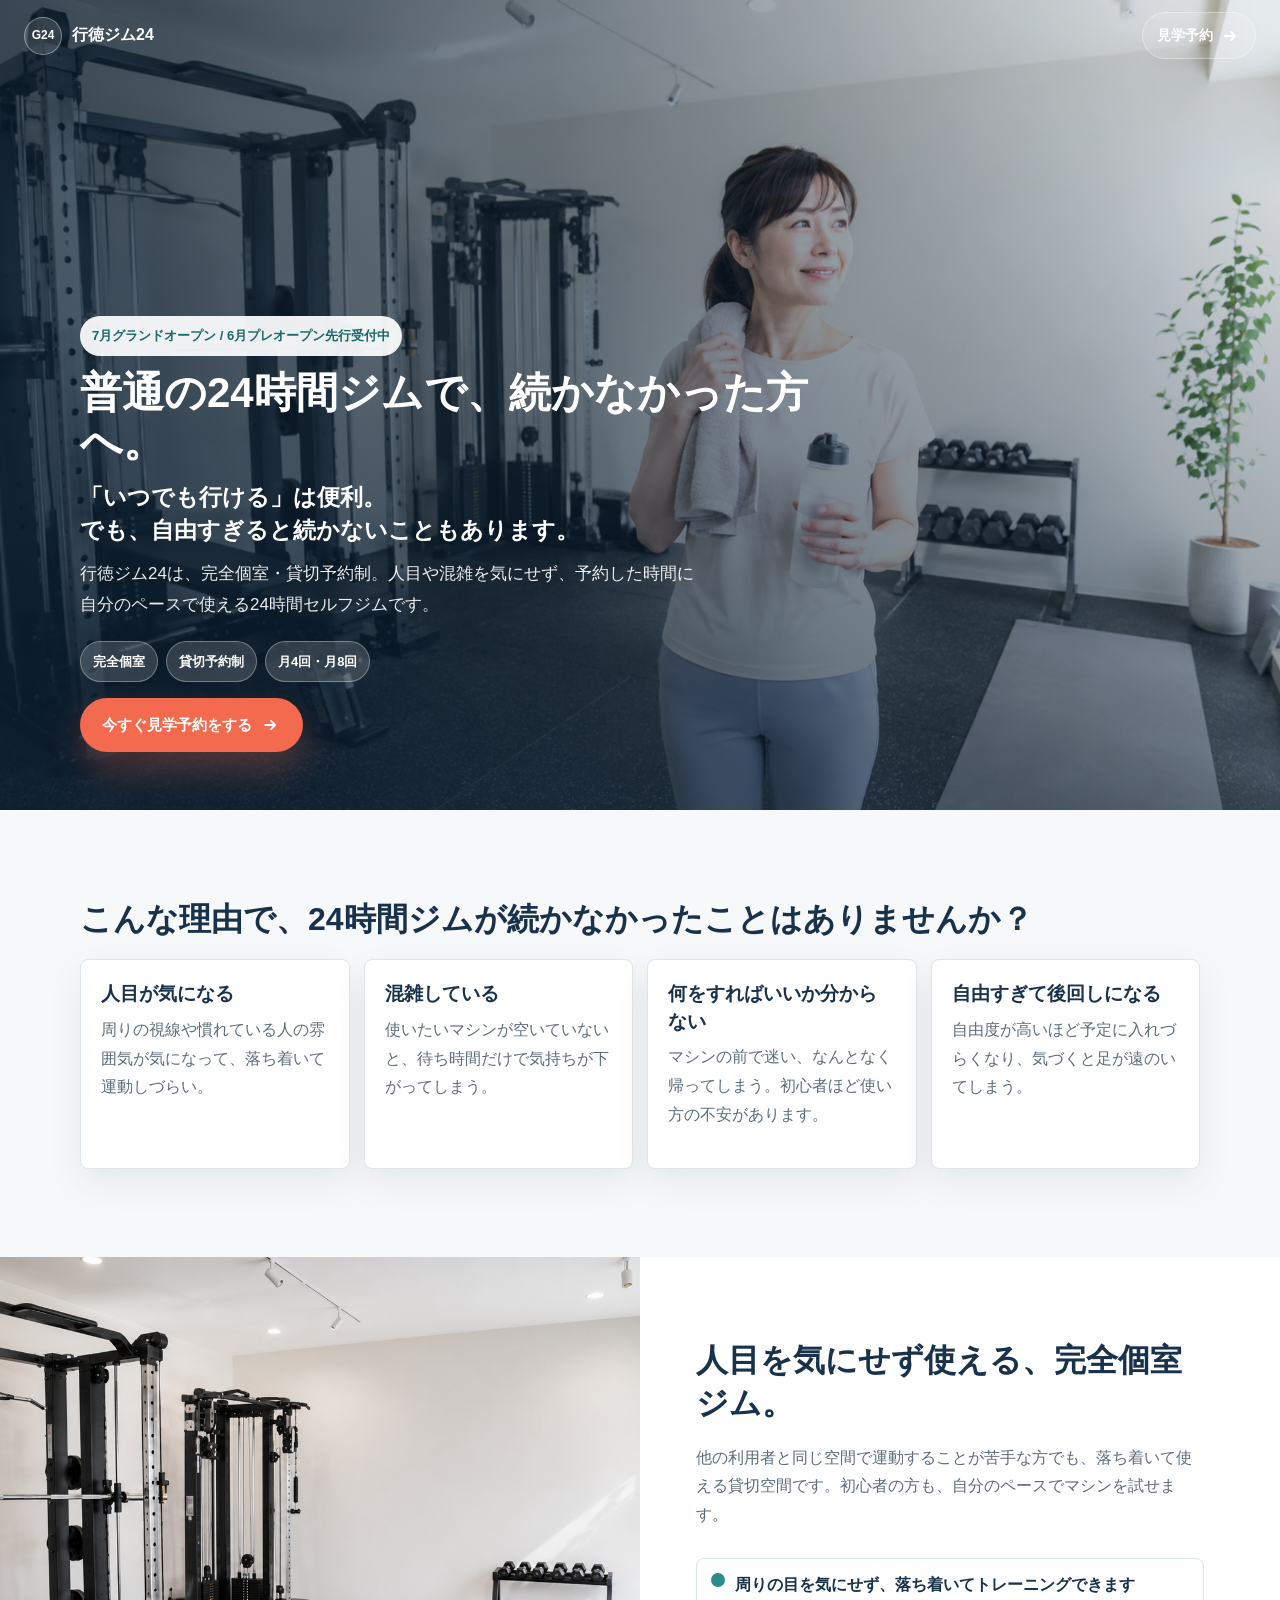
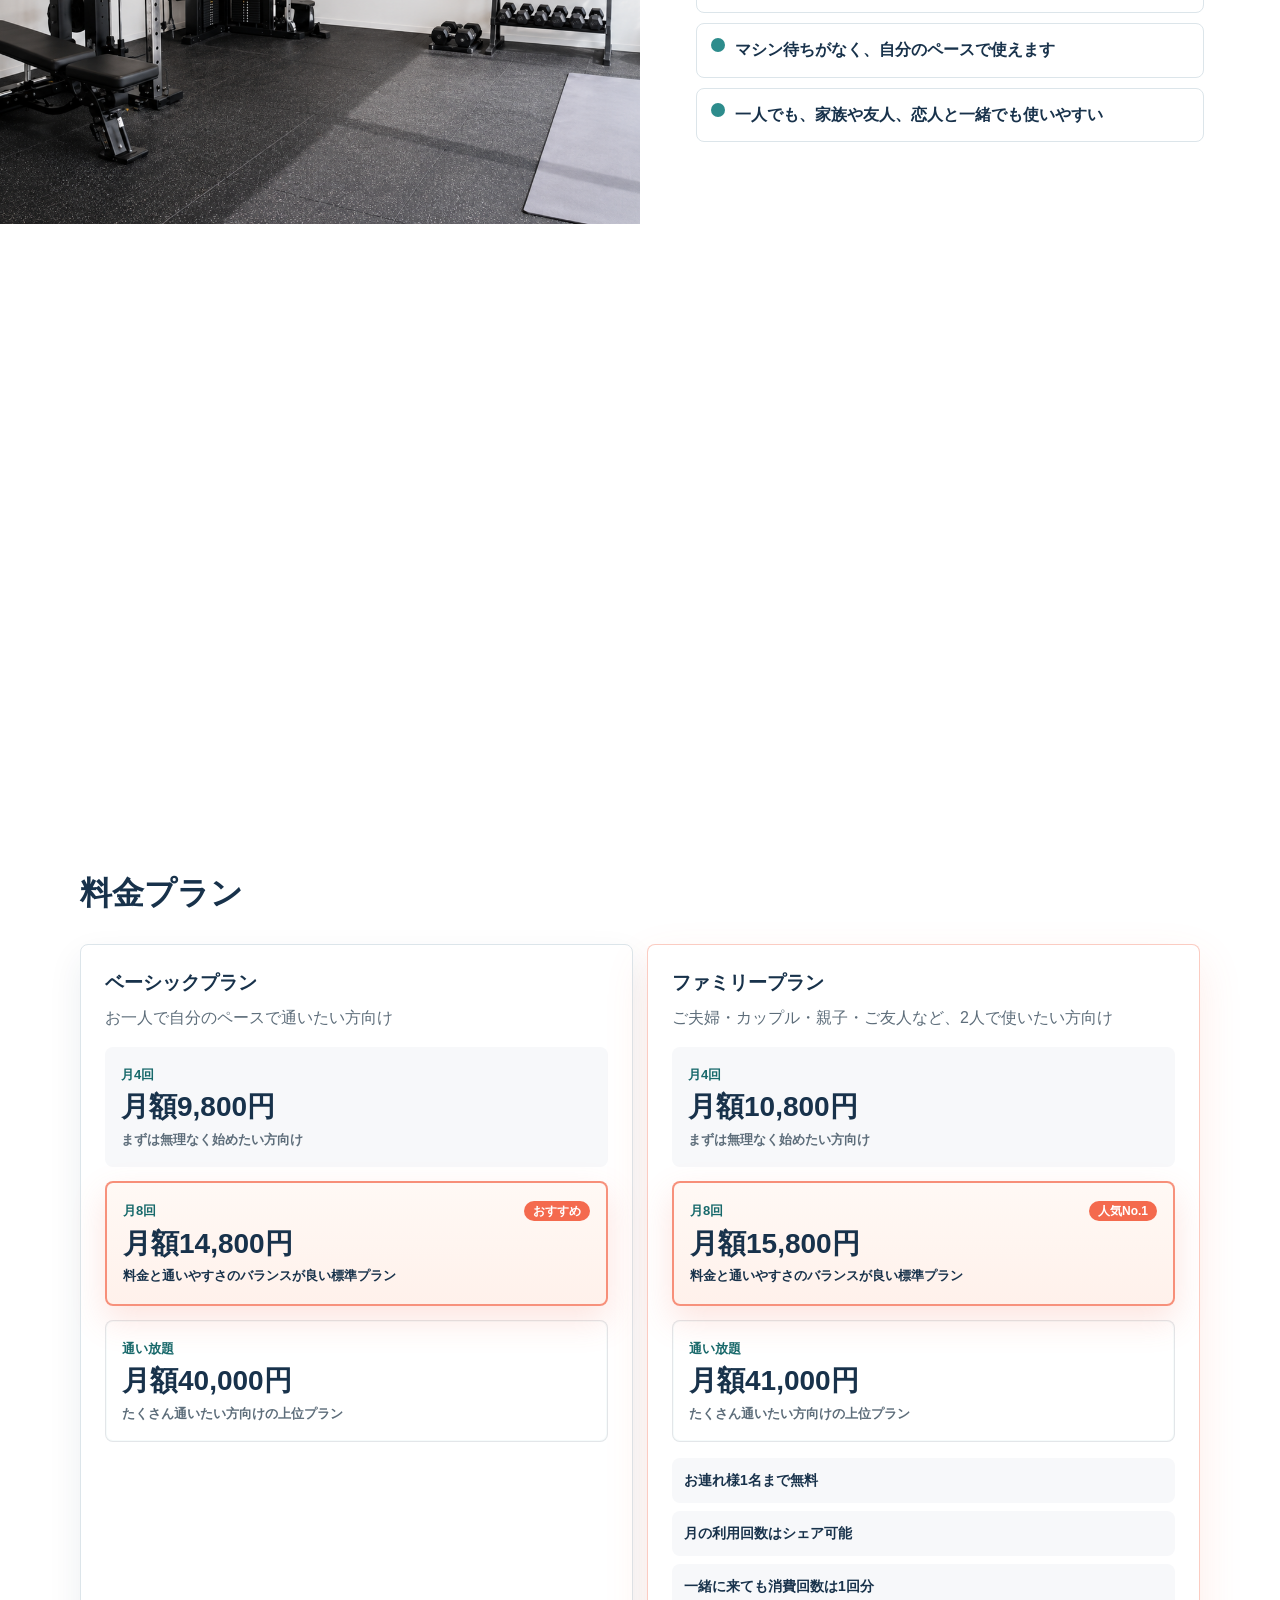
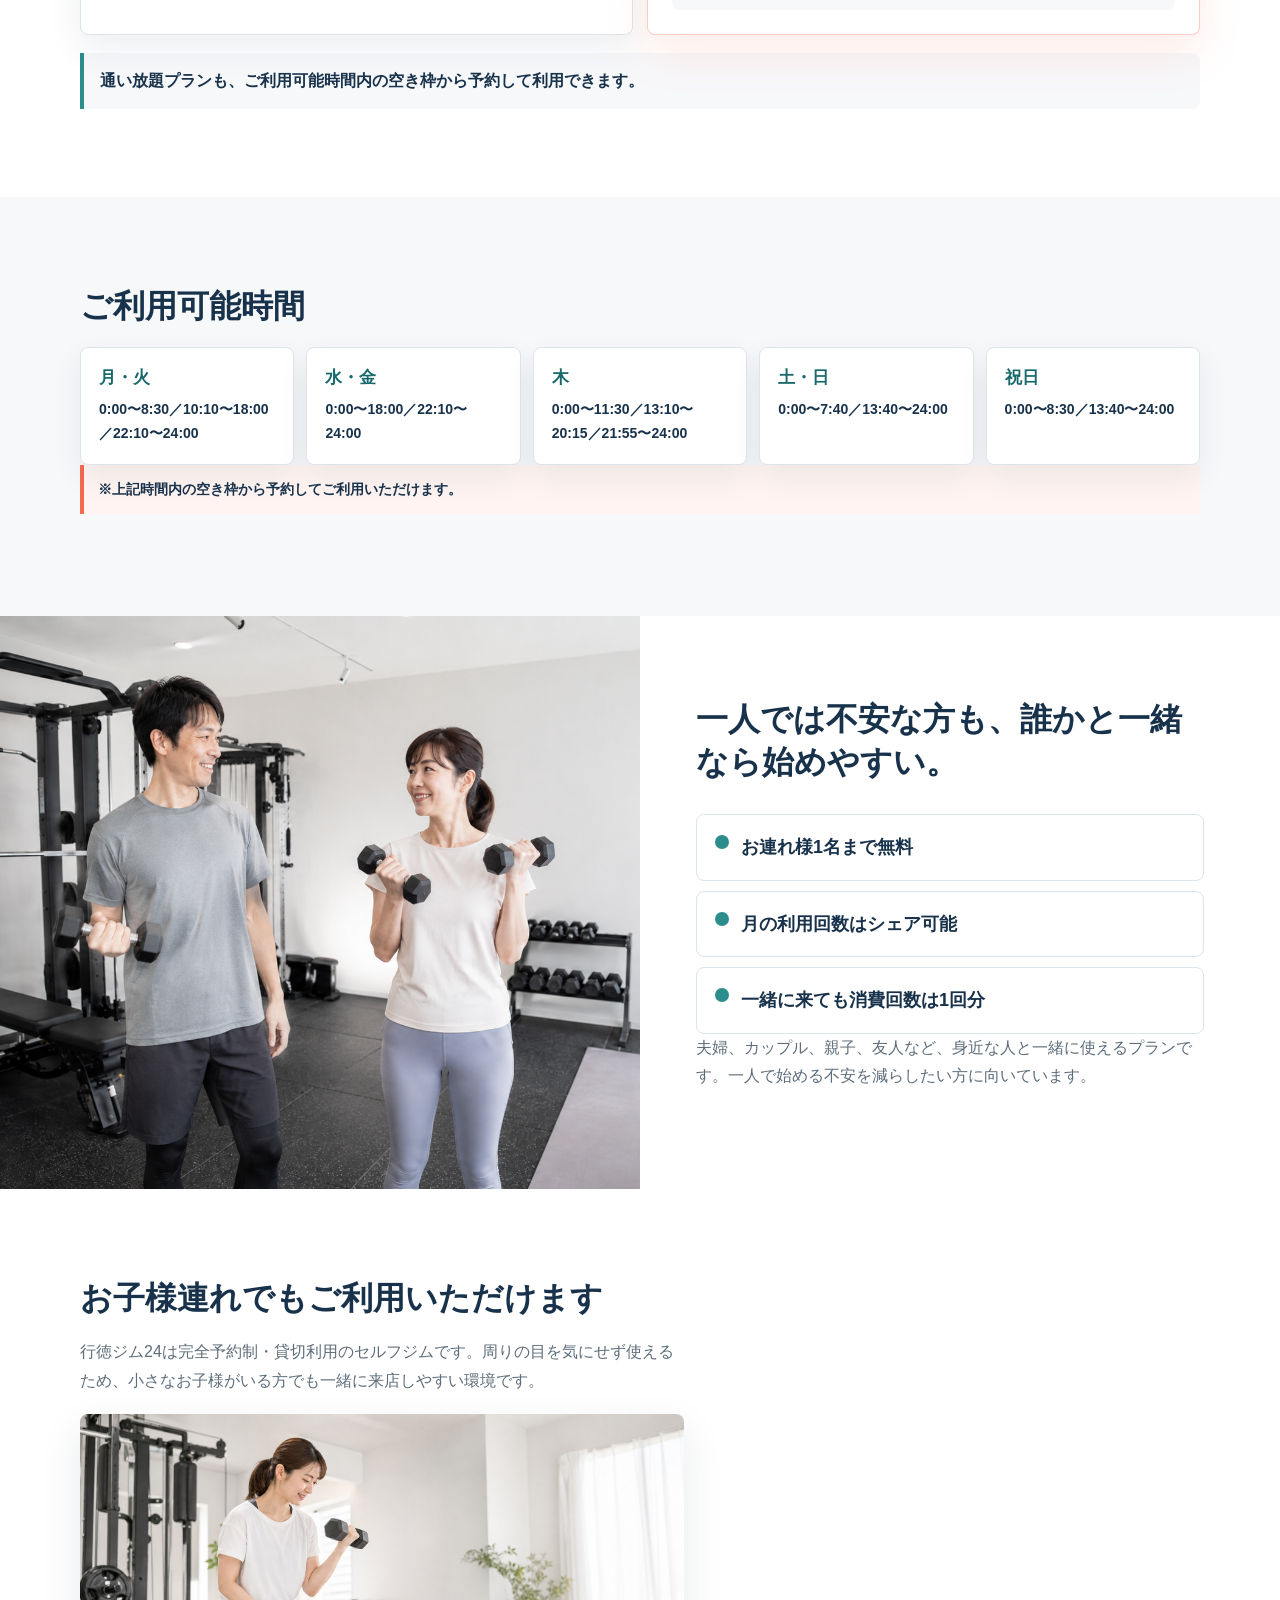
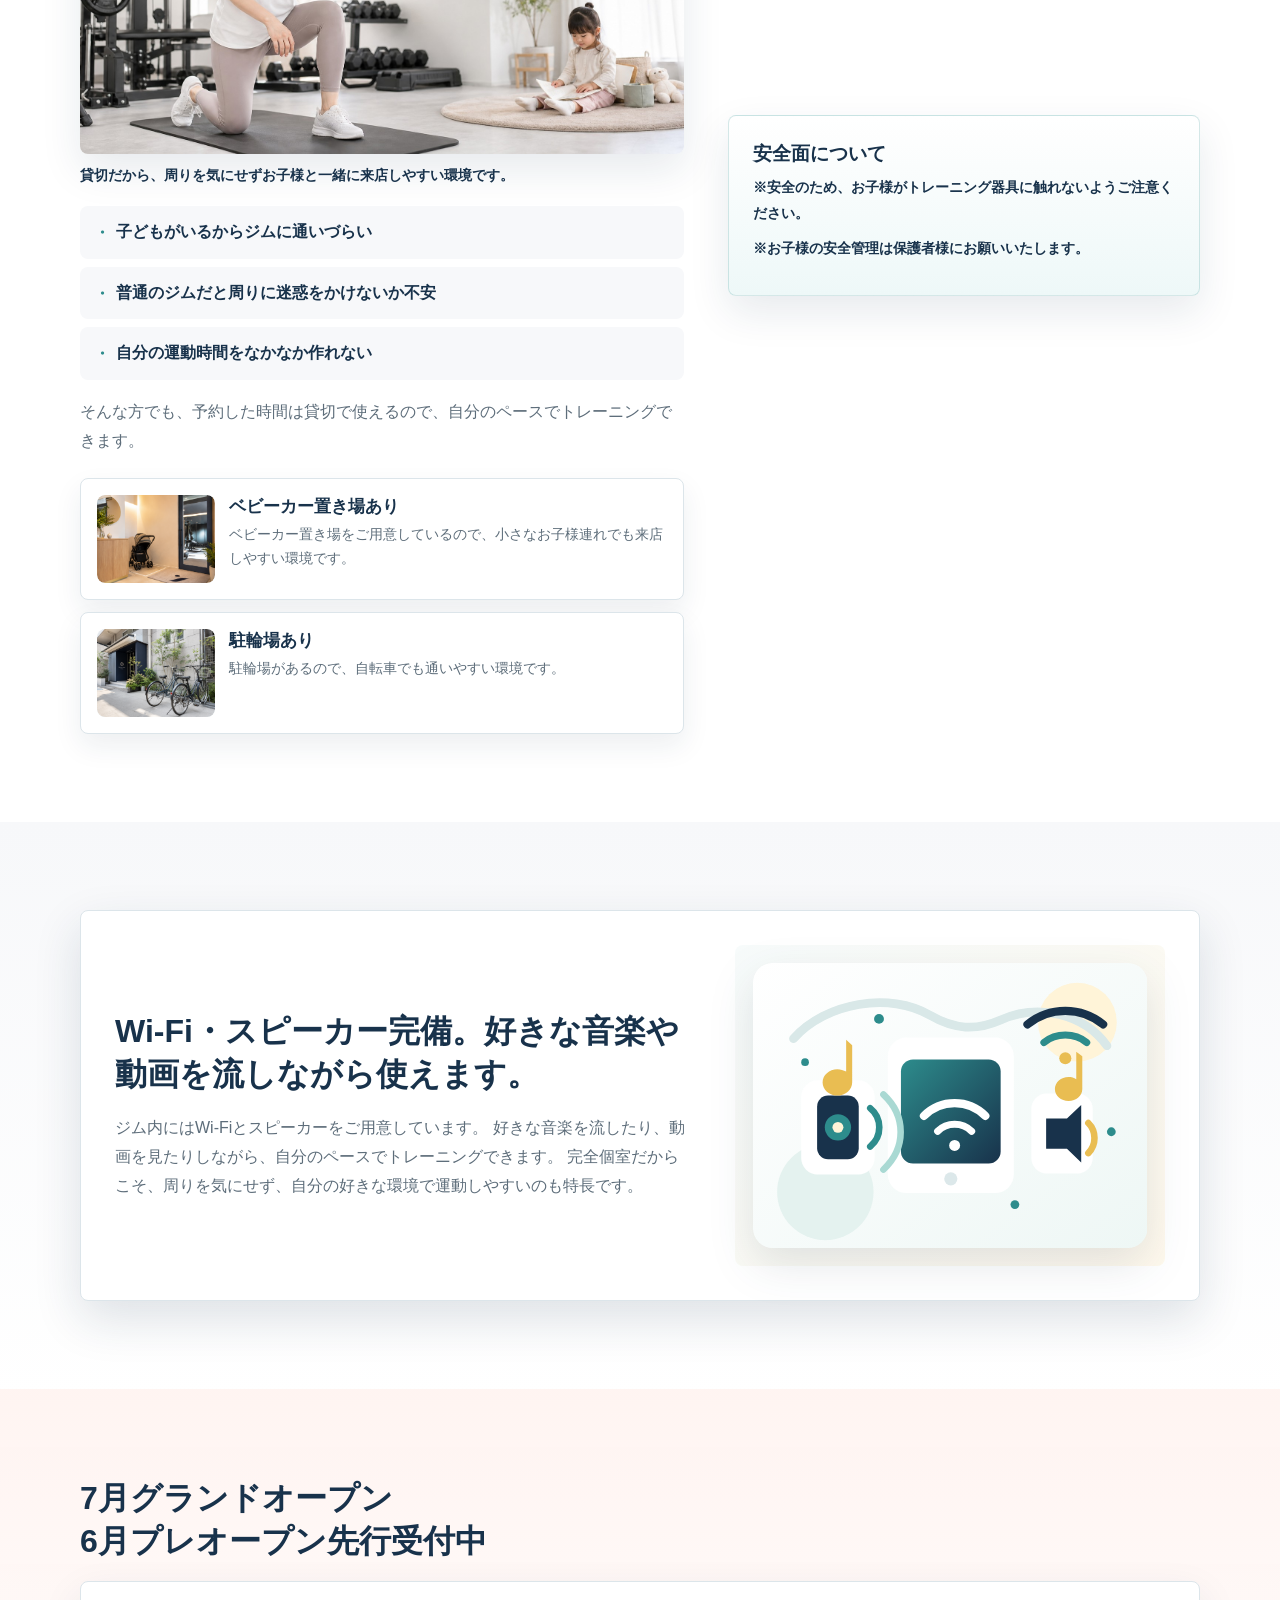
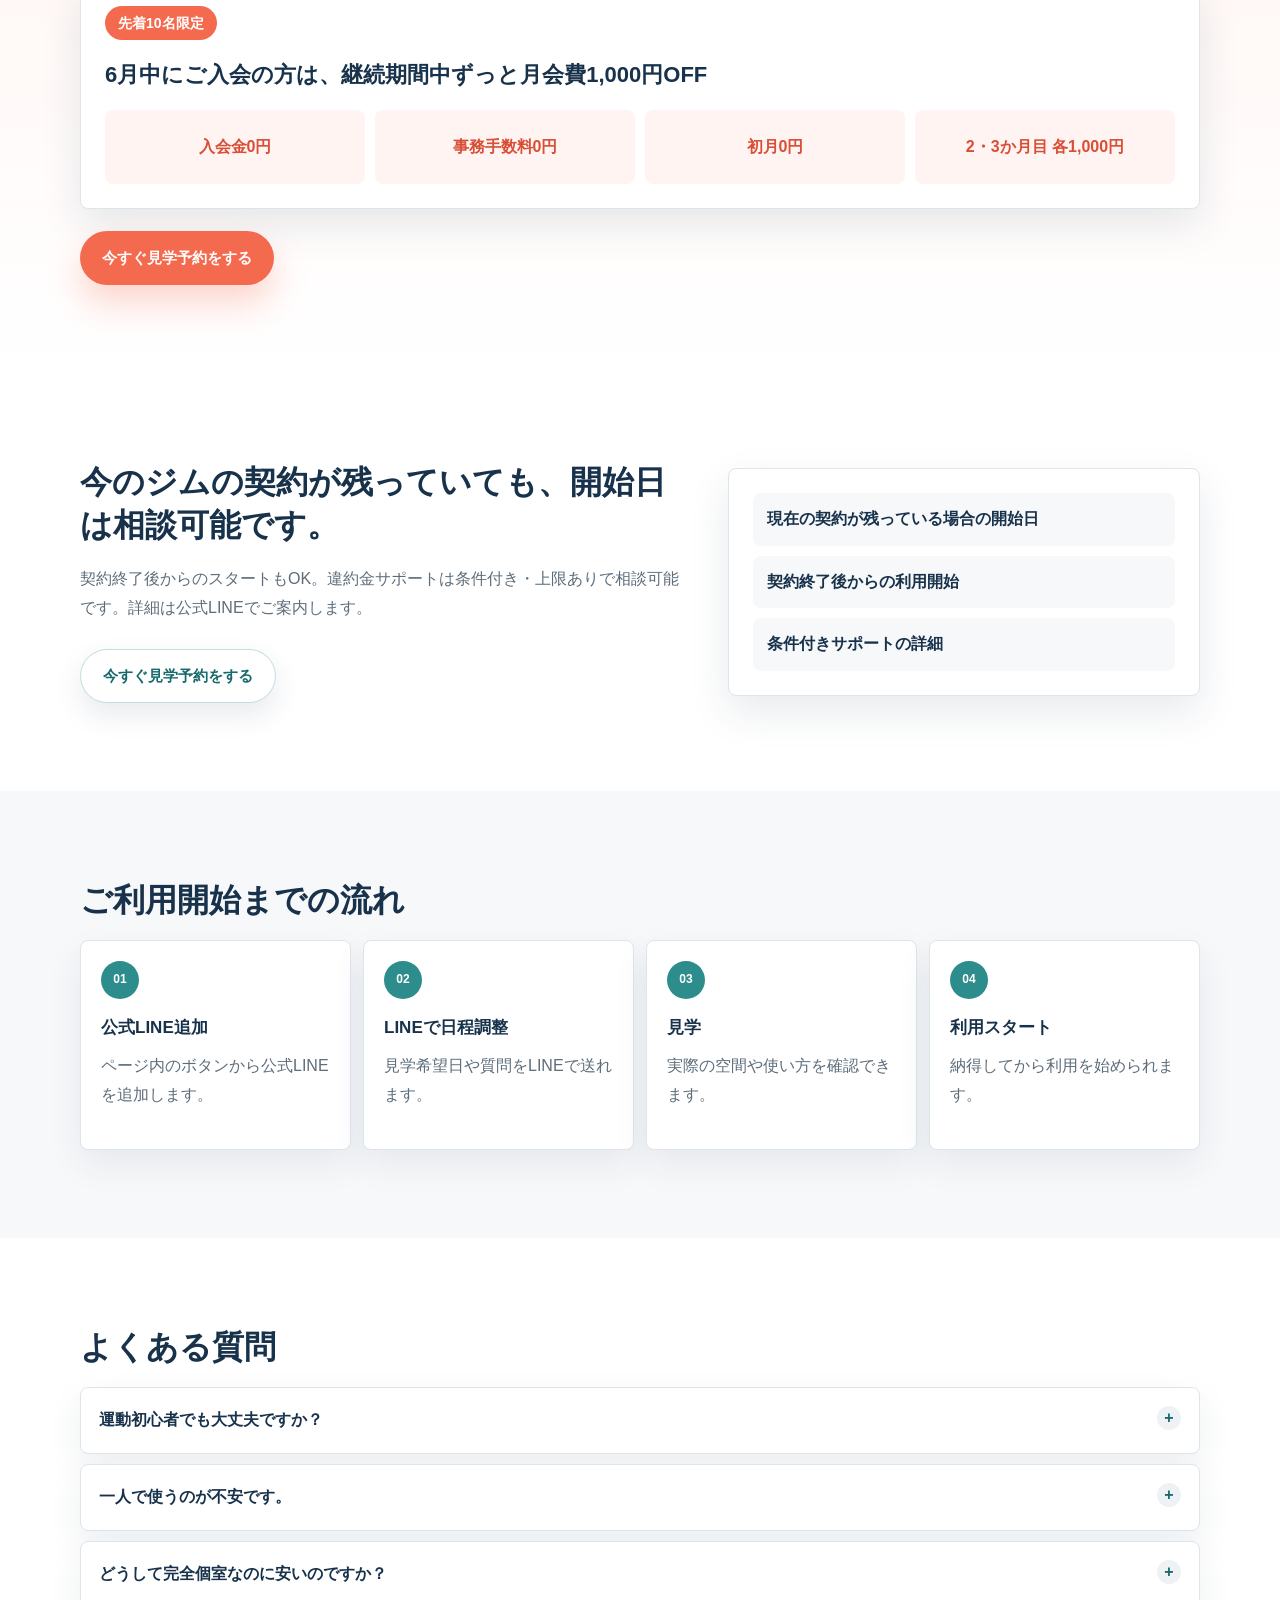
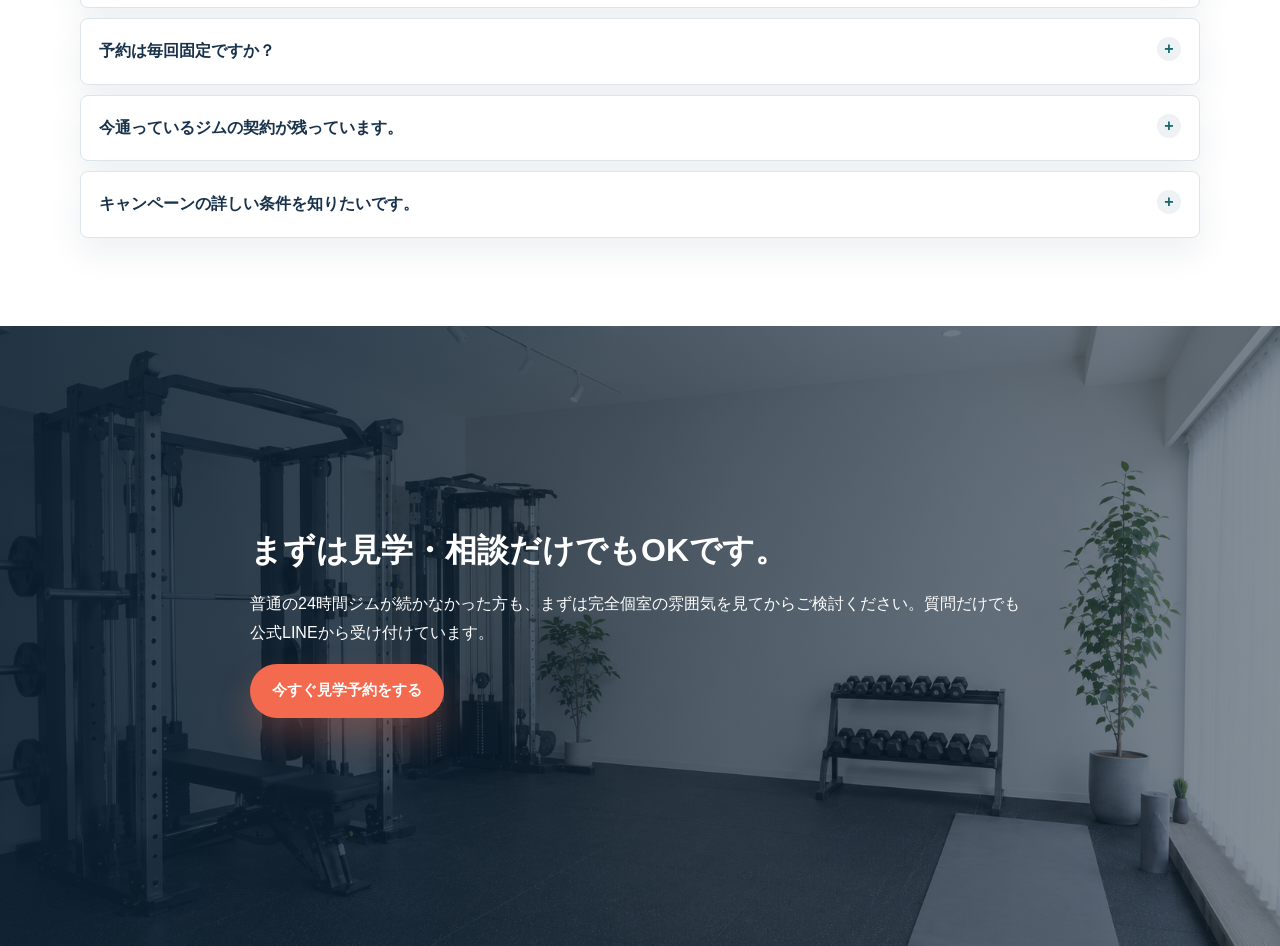
==== commit f2f91549: "Add files via upload" ====
--- a/index.html
+++ b/index.html
@@ -16,7 +16,7 @@
     <meta property="og:type" content="website" />
     <meta property="og:image" content="./assets/images/fv_private_gym_hero.png" />
     <link rel="preload" as="image" href="./assets/images/fv_private_gym_hero.png" />
-    <link rel="stylesheet" href="./styles.css" />
+    <link rel="stylesheet" href="./styles.css?v=9" />
     <script type="application/ld+json">
       {
         "@context": "https://schema.org",
@@ -319,6 +319,15 @@
             <p>
               行徳ジム24は完全予約制・貸切利用のセルフジムです。周りの目を気にせず使えるため、小さなお子様がいる方でも一緒に来店しやすい環境です。
             </p>
+            <figure class="child-visual child-visual--intro">
+              <img
+                src="./assets/family-child-ok-gym.jpg"
+                alt="貸切のジムで子どもと一緒に来店しやすい環境のイメージ"
+              />
+              <figcaption>
+                貸切だから、周りを気にせずお子様と一緒に来店しやすい環境です。
+              </figcaption>
+            </figure>
             <div class="child-quote-list" aria-label="お子様連れの方の不安">
               <span>子どもがいるからジムに通いづらい</span>
               <span>普通のジムだと周りに迷惑をかけないか不安</span>
@@ -355,15 +364,6 @@
             </div>
           </div>
           <div class="child-side">
-            <figure class="child-visual">
-              <img
-                src="./assets/family-child-ok-gym.jpg"
-                alt="貸切のジムで子どもと一緒に来店しやすい環境のイメージ"
-              />
-              <figcaption>
-                貸切だから、周りを気にせずお子様と一緒に来店しやすい環境です。
-              </figcaption>
-            </figure>
             <div class="child-card">
               <h3>安全面について</h3>
               <p>※安全のため、お子様がトレーニング器具に触れないようご注意ください。</p>
--- a/styles.css
+++ b/styles.css
@@ -498,13 +498,20 @@
 
 .family-support-card__media {
   margin: 0;
+  overflow: hidden;
+  border-radius: 8px;
+  background: #f4f8f8;
 }
 
 .family-support-card__media img {
+  display: block;
   width: 100%;
+  height: 88px;
   aspect-ratio: 4 / 3;
   border-radius: 8px;
   object-fit: cover;
+  object-position: center;
+  background: #f4f8f8;
   box-shadow: 0 10px 22px rgba(24, 50, 75, 0.1);
 }
 
@@ -954,6 +961,10 @@
 
 .child-visual {
   margin: 0;
+}
+
+.child-visual--intro {
+  margin: 18px 0;
 }
 
 .child-visual img {
@@ -1248,6 +1259,7 @@
   }
 
   .family-support-card__media img {
+    height: 78px;
     min-height: 78px;
   }
 
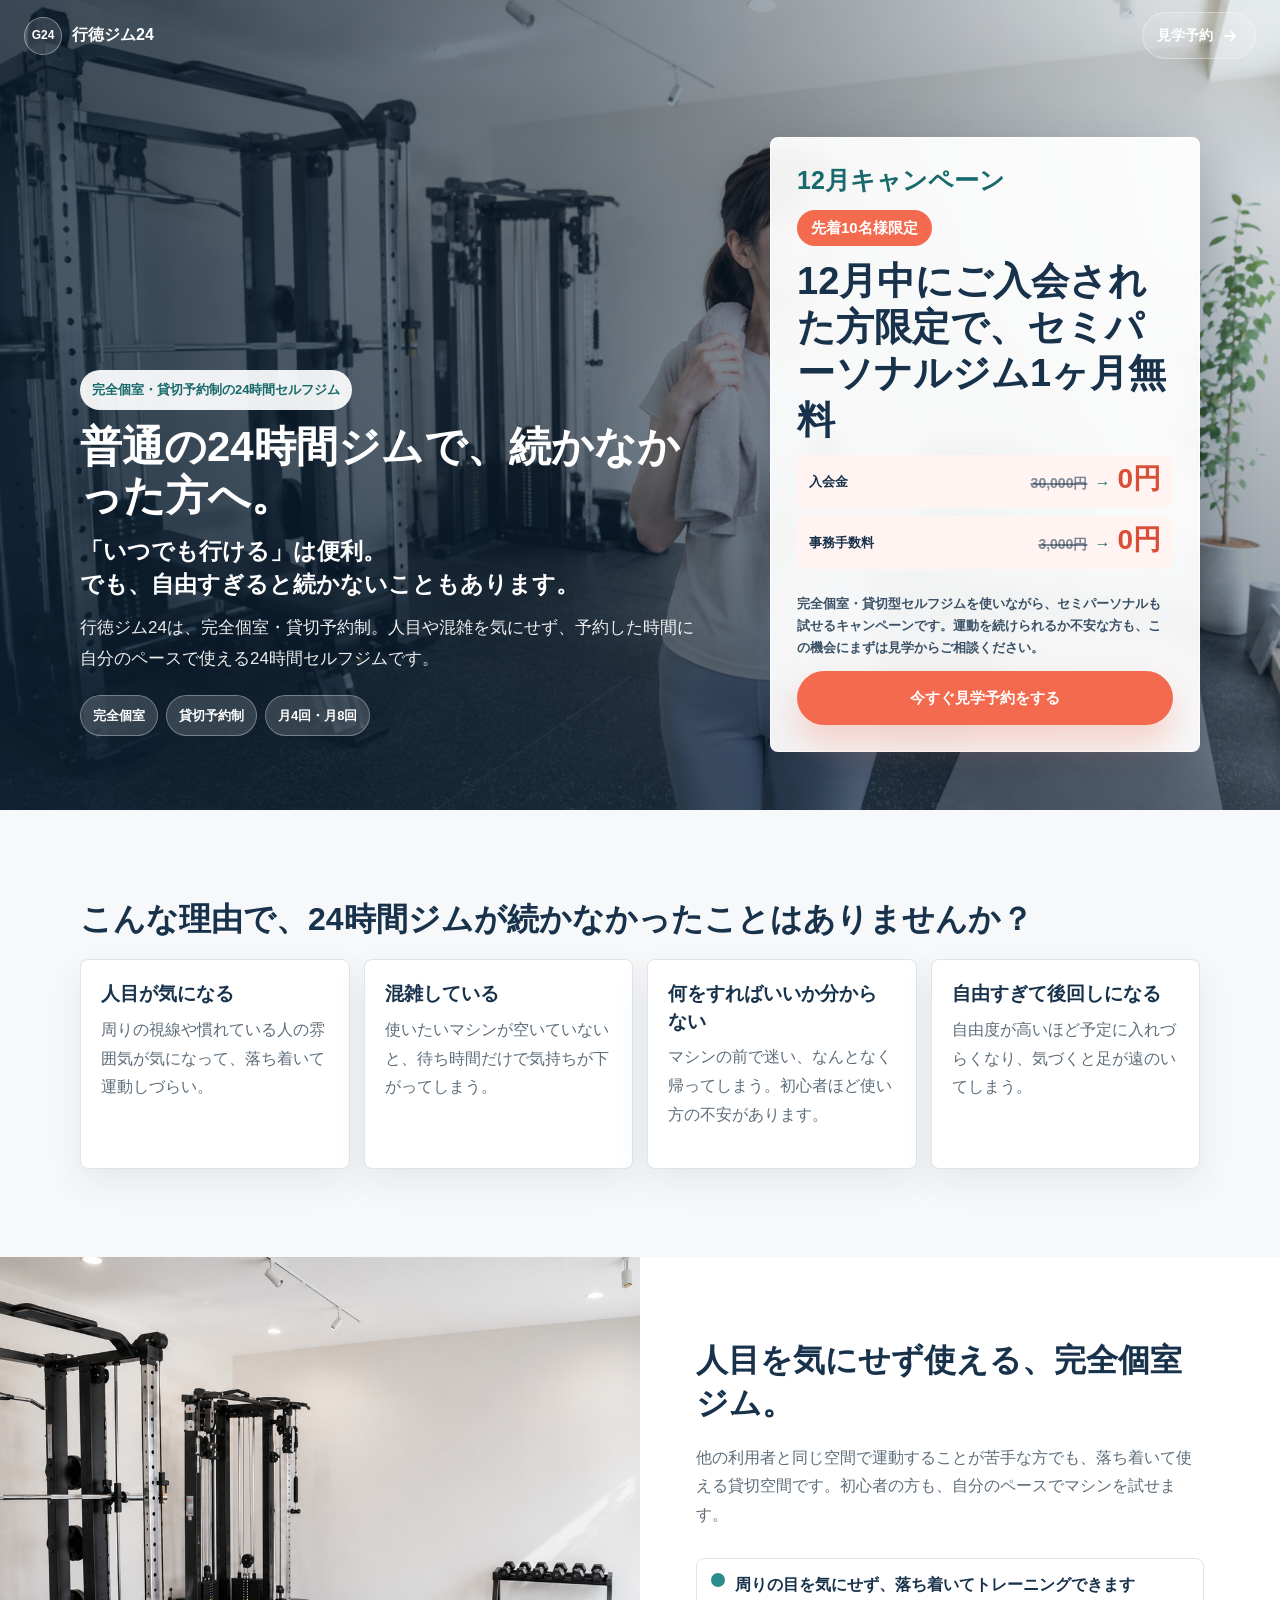
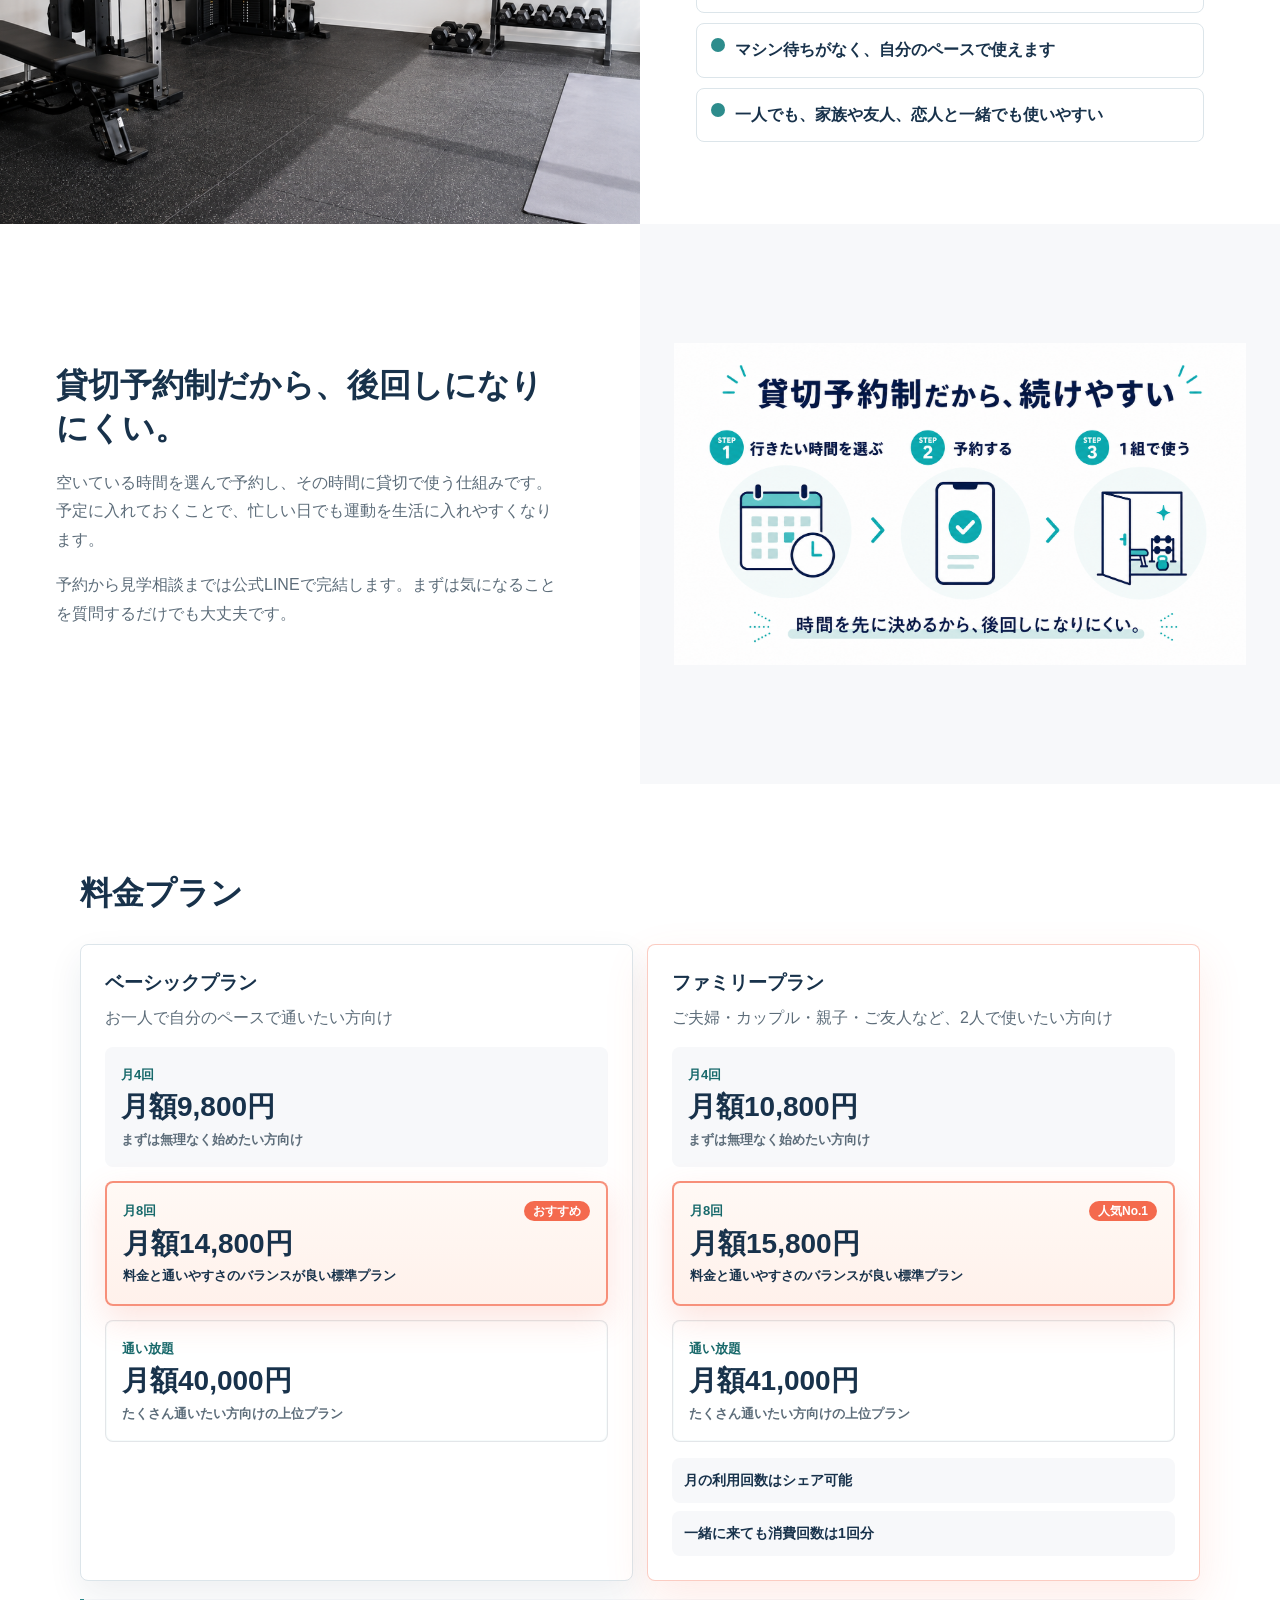
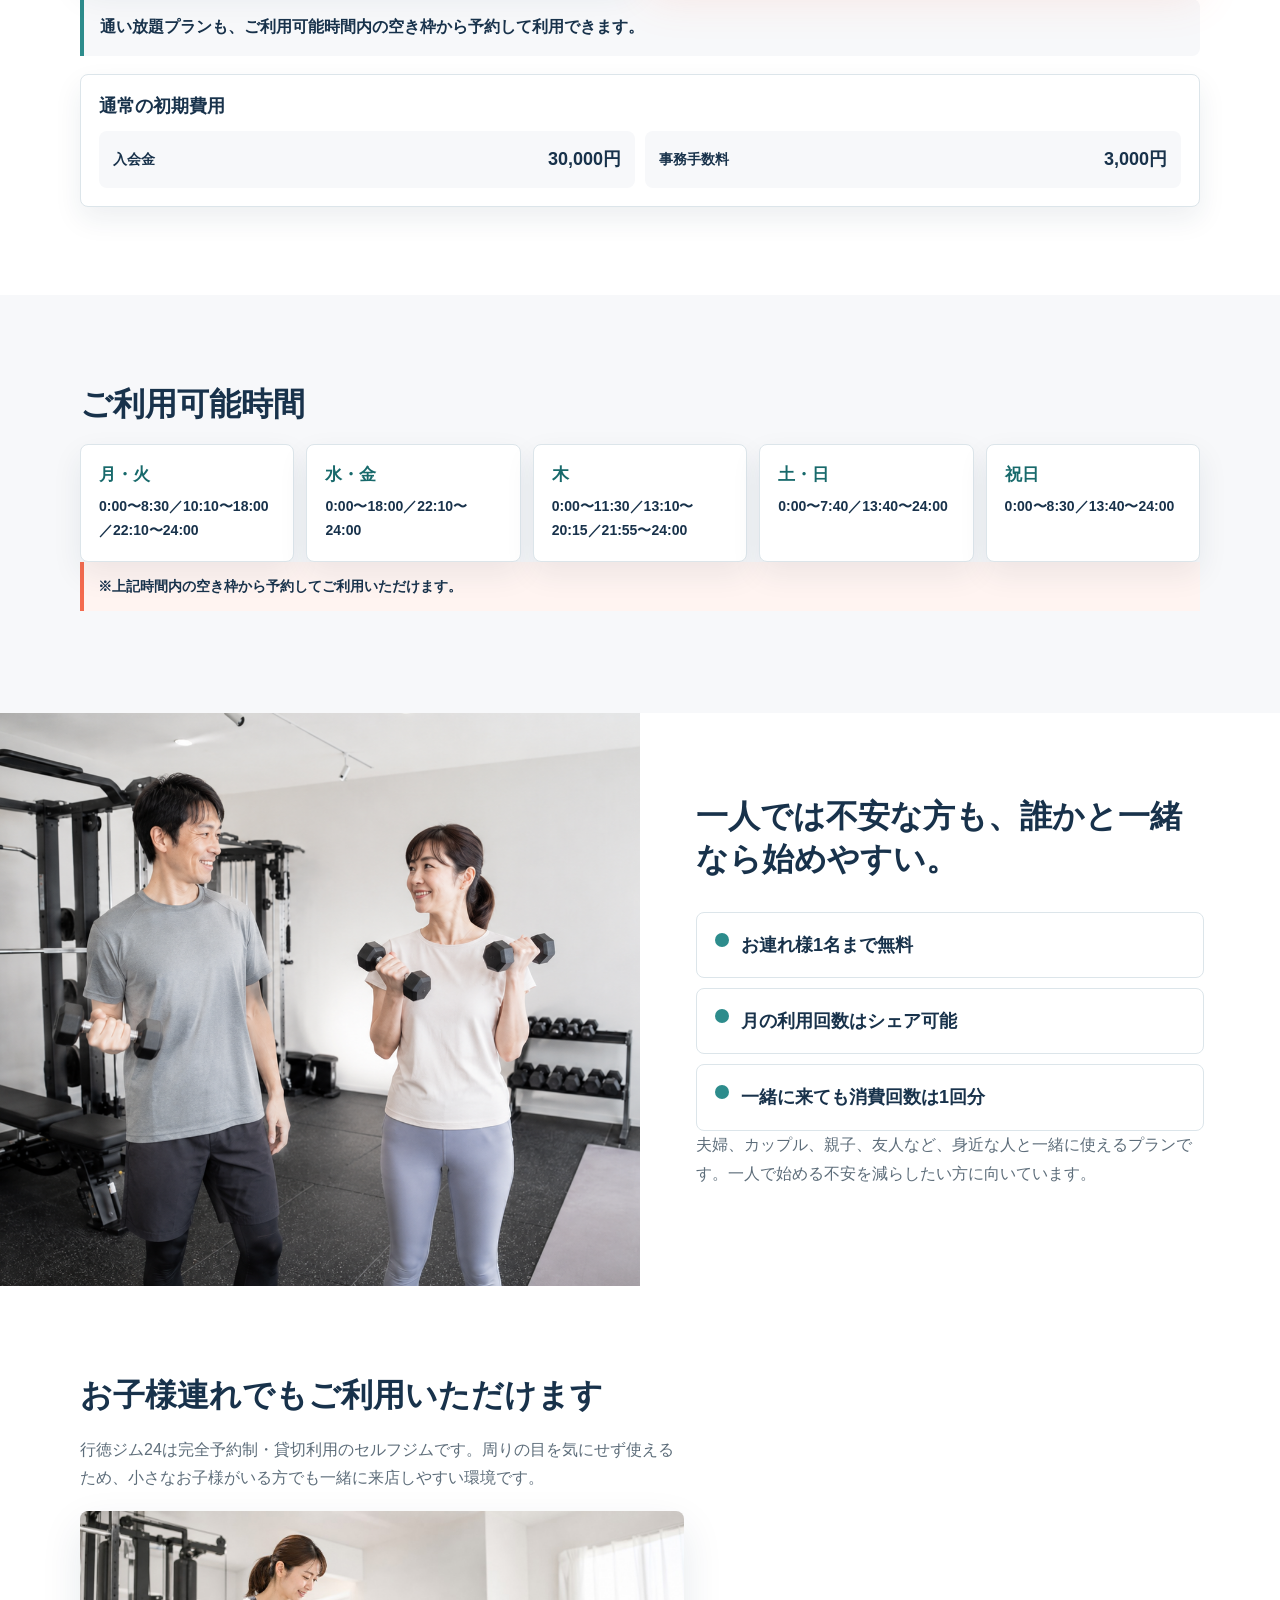
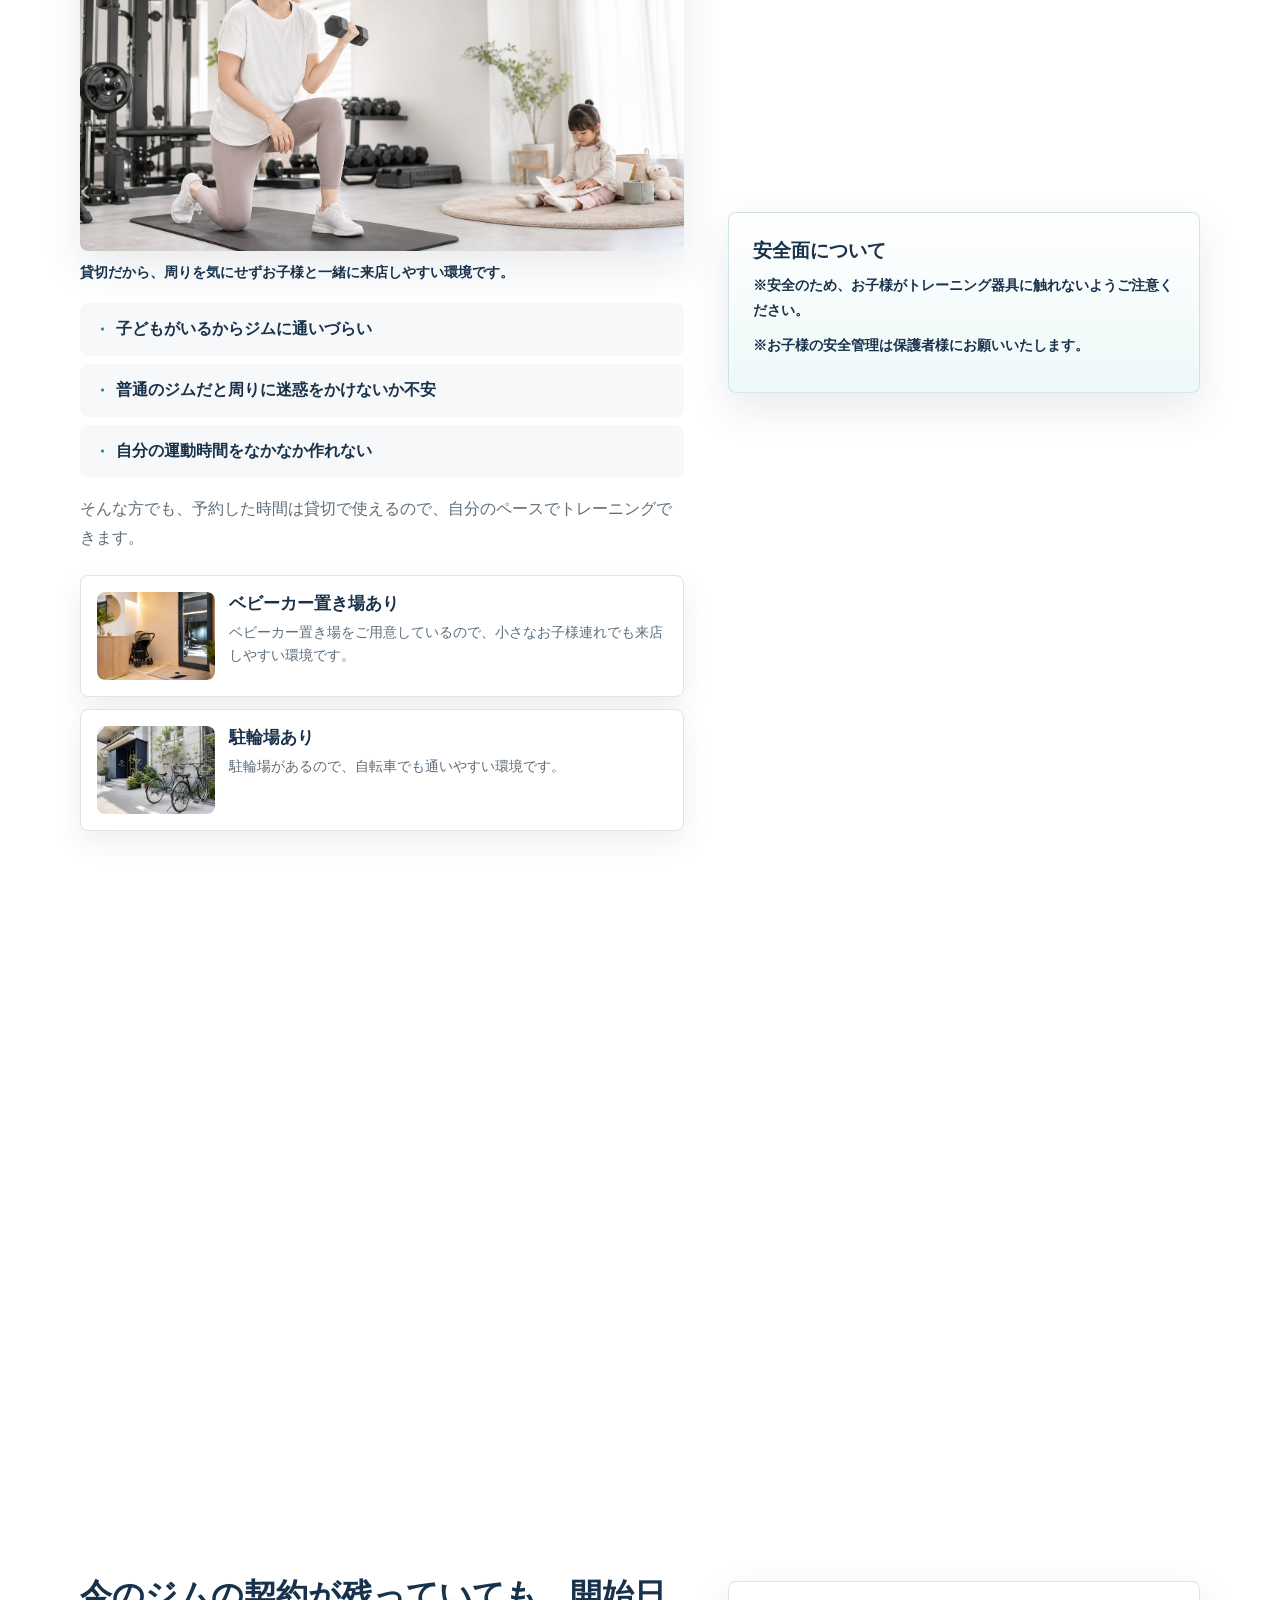
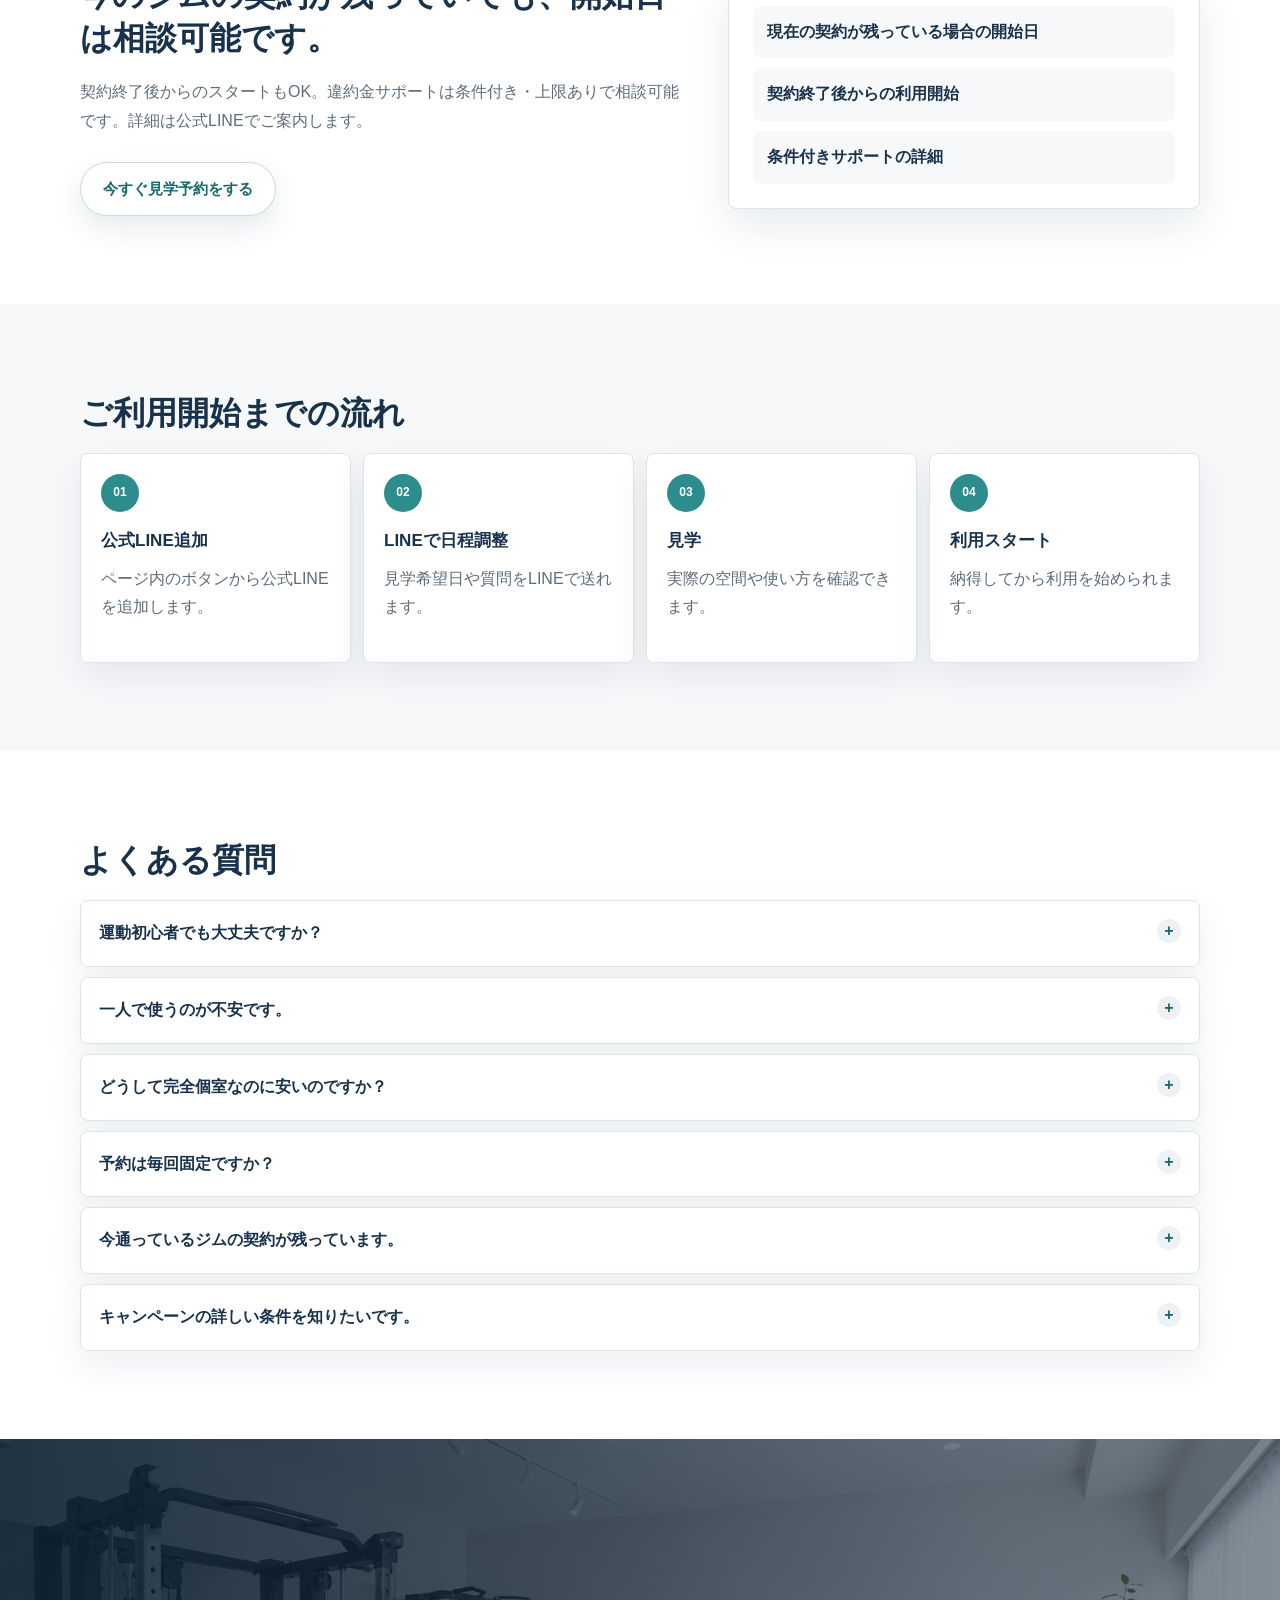
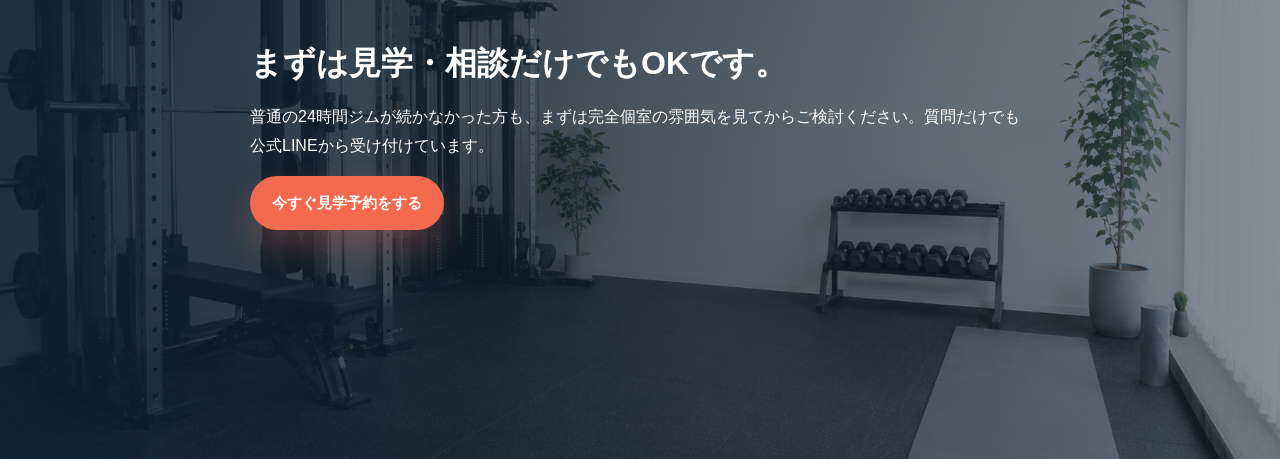
==== commit e673298f: "Add files via upload" ====
--- a/index.html
+++ b/index.html
@@ -16,7 +16,7 @@
     <meta property="og:type" content="website" />
     <meta property="og:image" content="./assets/images/fv_private_gym_hero.png" />
     <link rel="preload" as="image" href="./assets/images/fv_private_gym_hero.png" />
-    <link rel="stylesheet" href="./styles.css?v=9" />
+    <link rel="stylesheet" href="./styles.css?v=14" />
     <script type="application/ld+json">
       {
         "@context": "https://schema.org",
@@ -119,25 +119,43 @@
         />
         <div class="hero__shade" aria-hidden="true"></div>
         <div class="hero__inner">
-          <p class="hero__kicker">7月グランドオープン / 6月プレオープン先行受付中</p>
-          <h1 id="hero-title">普通の24時間ジムで、続かなかった方へ。</h1>
-          <p class="hero__sub">「いつでも行ける」は便利。<br />でも、自由すぎると続かないこともあります。</p>
-          <p class="hero__text">
-            行徳ジム24は、完全個室・貸切予約制。人目や混雑を気にせず、予約した時間に自分のペースで使える24時間セルフジムです。
-          </p>
-          <div class="hero__badges" aria-label="サービス特徴">
-            <span>完全個室</span>
-            <span>貸切予約制</span>
-            <span>月4回・月8回</span>
-          </div>
-          <div class="hero__actions">
-            <a class="button button--primary" href="#" data-line-cta>
-              <span>今すぐ見学予約をする</span>
-              <svg aria-hidden="true" viewBox="0 0 24 24">
-                <path d="M5 12h12m-5-5 5 5-5 5" />
-              </svg>
-            </a>
-          </div>
+          <div class="hero__copy">
+            <p class="hero__kicker">完全個室・貸切予約制の24時間セルフジム</p>
+            <h1 id="hero-title">普通の24時間ジムで、続かなかった方へ。</h1>
+            <p class="hero__sub">「いつでも行ける」は便利。<br />でも、自由すぎると続かないこともあります。</p>
+            <p class="hero__text">
+              行徳ジム24は、完全個室・貸切予約制。人目や混雑を気にせず、予約した時間に自分のペースで使える24時間セルフジムです。
+            </p>
+            <div class="hero__badges" aria-label="サービス特徴">
+              <span>完全個室</span>
+              <span>貸切予約制</span>
+              <span>月4回・月8回</span>
+            </div>
+          </div>
+
+          <aside id="campaign" class="hero-campaign" data-campaign-panel aria-label="キャンペーン">
+            <p class="hero-campaign__title" data-campaign-title>6月プレオープン先行受付中</p>
+            <p class="hero-campaign__limit" data-campaign-subtitle>先着10名様限定</p>
+            <p class="hero-campaign__main" data-campaign-lead>
+              6月中にご入会の方は、継続期間中ずっと月会費1,000円OFF
+            </p>
+            <div class="hero-campaign__fees" data-campaign-fees>
+              <div class="hero-campaign__fee">
+                <span>入会金</span>
+                <p><del>30,000円</del><em>→</em><strong>0円</strong></p>
+              </div>
+              <div class="hero-campaign__fee">
+                <span>事務手数料</span>
+                <p><del>3,000円</del><em>→</em><strong>0円</strong></p>
+              </div>
+            </div>
+            <div class="hero-campaign__extras" data-campaign-extras>
+              <span>初月0円</span>
+              <span>2・3か月目 各1,000円</span>
+            </div>
+            <p class="hero-campaign__note" data-campaign-note hidden></p>
+            <a class="button button--primary hero-campaign__cta" href="#" data-line-cta data-campaign-cta>今すぐ見学予約をする</a>
+          </aside>
         </div>
       </section>
 
@@ -251,7 +269,6 @@
                 <small>たくさん通いたい方向けの上位プラン</small>
               </div>
               <ul class="mini-list">
-                <li>お連れ様1名まで無料</li>
                 <li>月の利用回数はシェア可能</li>
                 <li>一緒に来ても消費回数は1回分</li>
               </ul>
@@ -260,6 +277,13 @@
           <p class="plan-note">
             通い放題プランも、ご利用可能時間内の空き枠から予約して利用できます。
           </p>
+          <div class="initial-fees" aria-label="通常の初期費用">
+            <h3>通常の初期費用</h3>
+            <div class="initial-fees__grid">
+              <p><span>入会金</span><strong>30,000円</strong></p>
+              <p><span>事務手数料</span><strong>3,000円</strong></p>
+            </div>
+          </div>
         </div>
       </section>
 
@@ -434,25 +458,6 @@
         </div>
       </section>
 
-      <section id="campaign" class="section section--campaign" data-reveal>
-        <div class="section__inner">
-          <h2>7月グランドオープン<br />6月プレオープン先行受付中</h2>
-          <div class="campaign-panel">
-            <p class="campaign-panel__tag">先着10名限定</p>
-            <p class="campaign-panel__lead">
-              6月中にご入会の方は、継続期間中ずっと月会費1,000円OFF
-            </p>
-            <div class="benefit-grid">
-              <span>入会金0円</span>
-              <span>事務手数料0円</span>
-              <span>初月0円</span>
-              <span>2・3か月目 各1,000円</span>
-            </div>
-          </div>
-          <a class="button button--primary section-cta" href="#" data-line-cta>今すぐ見学予約をする</a>
-        </div>
-      </section>
-
       <section class="section" data-reveal>
         <div class="section__inner two-column">
           <div>
@@ -565,6 +570,6 @@
       </a>
     </nav>
 
-    <script src="./script.js"></script>
+    <script src="./script.js?v=14"></script>
   </body>
 </html>
--- a/styles.css
+++ b/styles.css
@@ -202,6 +202,19 @@
   margin: 0 auto;
 }
 
+.hero__inner {
+  display: grid;
+  grid-template-columns: minmax(0, 1fr) minmax(320px, 430px);
+  grid-template-areas: "copy campaign";
+  gap: clamp(22px, 4vw, 48px);
+  align-items: end;
+}
+
+.hero__copy {
+  grid-area: copy;
+  max-width: 680px;
+}
+
 .hero__kicker,
 .section-label {
   margin: 0 0 12px;
@@ -254,6 +267,133 @@
   font-weight: 800;
 }
 
+.hero-campaign {
+  grid-area: campaign;
+  display: grid;
+  gap: 12px;
+  width: min(100%, 430px);
+  padding: clamp(18px, 3vw, 26px);
+  border: 1px solid rgba(255, 255, 255, 0.72);
+  border-radius: 8px;
+  background: rgba(255, 255, 255, 0.94);
+  box-shadow: 0 24px 58px rgba(12, 32, 50, 0.26);
+  color: var(--navy);
+  backdrop-filter: blur(8px);
+}
+
+.hero-campaign__title,
+.hero-campaign__limit,
+.hero-campaign__main,
+.hero-campaign__note,
+.hero-campaign__fee p {
+  margin-bottom: 0;
+}
+
+.hero-campaign__title {
+  color: var(--teal-dark);
+  font-size: clamp(18px, 2.3vw, 25px);
+  font-weight: 900;
+  line-height: 1.35;
+}
+
+.hero-campaign__limit {
+  display: inline-flex;
+  width: fit-content;
+  min-height: 36px;
+  align-items: center;
+  padding: 8px 14px;
+  border-radius: 999px;
+  background: var(--coral);
+  color: var(--white);
+  font-size: 15px;
+  font-weight: 900;
+  line-height: 1.2;
+}
+
+.hero-campaign__main {
+  color: var(--navy);
+  font-size: clamp(24px, 3.5vw, 38px);
+  font-weight: 900;
+  line-height: 1.22;
+}
+
+.hero-campaign__fees {
+  display: grid;
+  gap: 8px;
+}
+
+.hero-campaign__fee {
+  display: grid;
+  grid-template-columns: 92px minmax(0, 1fr);
+  gap: 10px;
+  align-items: center;
+  padding: 10px 12px;
+  border-radius: 8px;
+  background: #fff4f1;
+}
+
+.hero-campaign__fee span {
+  color: var(--navy);
+  font-size: 13px;
+  font-weight: 900;
+}
+
+.hero-campaign__fee p {
+  display: flex;
+  flex-wrap: wrap;
+  gap: 7px;
+  align-items: baseline;
+  justify-content: flex-end;
+  color: var(--coral-dark);
+  font-weight: 900;
+}
+
+.hero-campaign__fee del {
+  color: rgba(24, 50, 75, 0.55);
+  font-size: 14px;
+  text-decoration-thickness: 2px;
+}
+
+.hero-campaign__fee em {
+  color: var(--teal-dark);
+  font-style: normal;
+}
+
+.hero-campaign__fee strong {
+  color: var(--coral-dark);
+  font-size: 28px;
+  line-height: 1;
+}
+
+.hero-campaign__extras {
+  display: flex;
+  flex-wrap: wrap;
+  gap: 8px;
+}
+
+.hero-campaign__extras span {
+  display: inline-flex;
+  align-items: center;
+  min-height: 31px;
+  padding: 7px 10px;
+  border-radius: 999px;
+  background: #eef8f8;
+  color: var(--teal-dark);
+  font-size: 13px;
+  font-weight: 900;
+}
+
+.hero-campaign__note {
+  color: rgba(24, 50, 75, 0.84);
+  font-size: 13px;
+  font-weight: 700;
+  line-height: 1.7;
+}
+
+.hero-campaign__cta {
+  width: 100%;
+}
+
 .campaign-strip {
   display: flex;
   flex-wrap: wrap;
@@ -816,6 +956,49 @@
   background: var(--gray);
   color: var(--navy);
   font-weight: 800;
+}
+
+.initial-fees {
+  margin-top: 18px;
+  padding: 18px;
+  border: 1px solid var(--line);
+  border-radius: 8px;
+  background: var(--white);
+  box-shadow: 0 12px 28px rgba(24, 50, 75, 0.08);
+}
+
+.initial-fees h3 {
+  margin-bottom: 12px;
+  font-size: 18px;
+}
+
+.initial-fees__grid {
+  display: grid;
+  grid-template-columns: repeat(2, minmax(0, 1fr));
+  gap: 10px;
+}
+
+.initial-fees__grid p {
+  display: flex;
+  align-items: center;
+  justify-content: space-between;
+  gap: 12px;
+  margin-bottom: 0;
+  padding: 12px 14px;
+  border-radius: 8px;
+  background: var(--gray);
+}
+
+.initial-fees__grid span {
+  color: var(--navy);
+  font-size: 14px;
+  font-weight: 800;
+}
+
+.initial-fees__grid strong {
+  color: var(--navy);
+  font-size: 18px;
+  font-weight: 900;
 }
 
 .hours-grid {
@@ -882,6 +1065,18 @@
   font-size: 22px;
   font-weight: 900;
   line-height: 1.55;
+}
+
+.campaign-panel__note {
+  margin-bottom: 0;
+  padding: 14px 16px;
+  border-left: 4px solid var(--teal);
+  border-radius: 8px;
+  background: #eef8f8;
+  color: var(--navy);
+  font-size: 15px;
+  font-weight: 700;
+  line-height: 1.8;
 }
 
 .benefit-grid {
@@ -1190,8 +1385,36 @@
   }
 
   .hero {
-    min-height: 82svh;
-    padding: 88px 18px 30px;
+    min-height: 100svh;
+    padding: 82px 18px 30px;
+  }
+
+  .hero__inner {
+    grid-template-columns: 1fr;
+    grid-template-areas:
+      "campaign"
+      "copy";
+    gap: 18px;
+    align-items: start;
+  }
+
+  .hero-campaign {
+    width: 100%;
+    max-width: 520px;
+    gap: 10px;
+    padding: 18px;
+  }
+
+  .hero-campaign__main {
+    font-size: 26px;
+  }
+
+  .hero-campaign__fee strong {
+    font-size: 26px;
+  }
+
+  .initial-fees__grid {
+    grid-template-columns: 1fr;
   }
 
   .hero__shade {
@@ -1349,6 +1572,39 @@
     line-height: 1.5;
   }
 
+  .hero-campaign {
+    gap: 9px;
+    padding: 16px;
+  }
+
+  .hero-campaign__title {
+    font-size: 18px;
+  }
+
+  .hero-campaign__limit {
+    min-height: 32px;
+    padding: 7px 11px;
+    font-size: 13px;
+  }
+
+  .hero-campaign__main {
+    font-size: 23px;
+  }
+
+  .hero-campaign__fee {
+    grid-template-columns: 82px minmax(0, 1fr);
+    padding: 9px 10px;
+  }
+
+  .hero-campaign__fee strong {
+    font-size: 24px;
+  }
+
+  .hero-campaign__note {
+    font-size: 12px;
+    line-height: 1.55;
+  }
+
   .hero__text {
     margin-bottom: 14px;
     font-size: 14px;
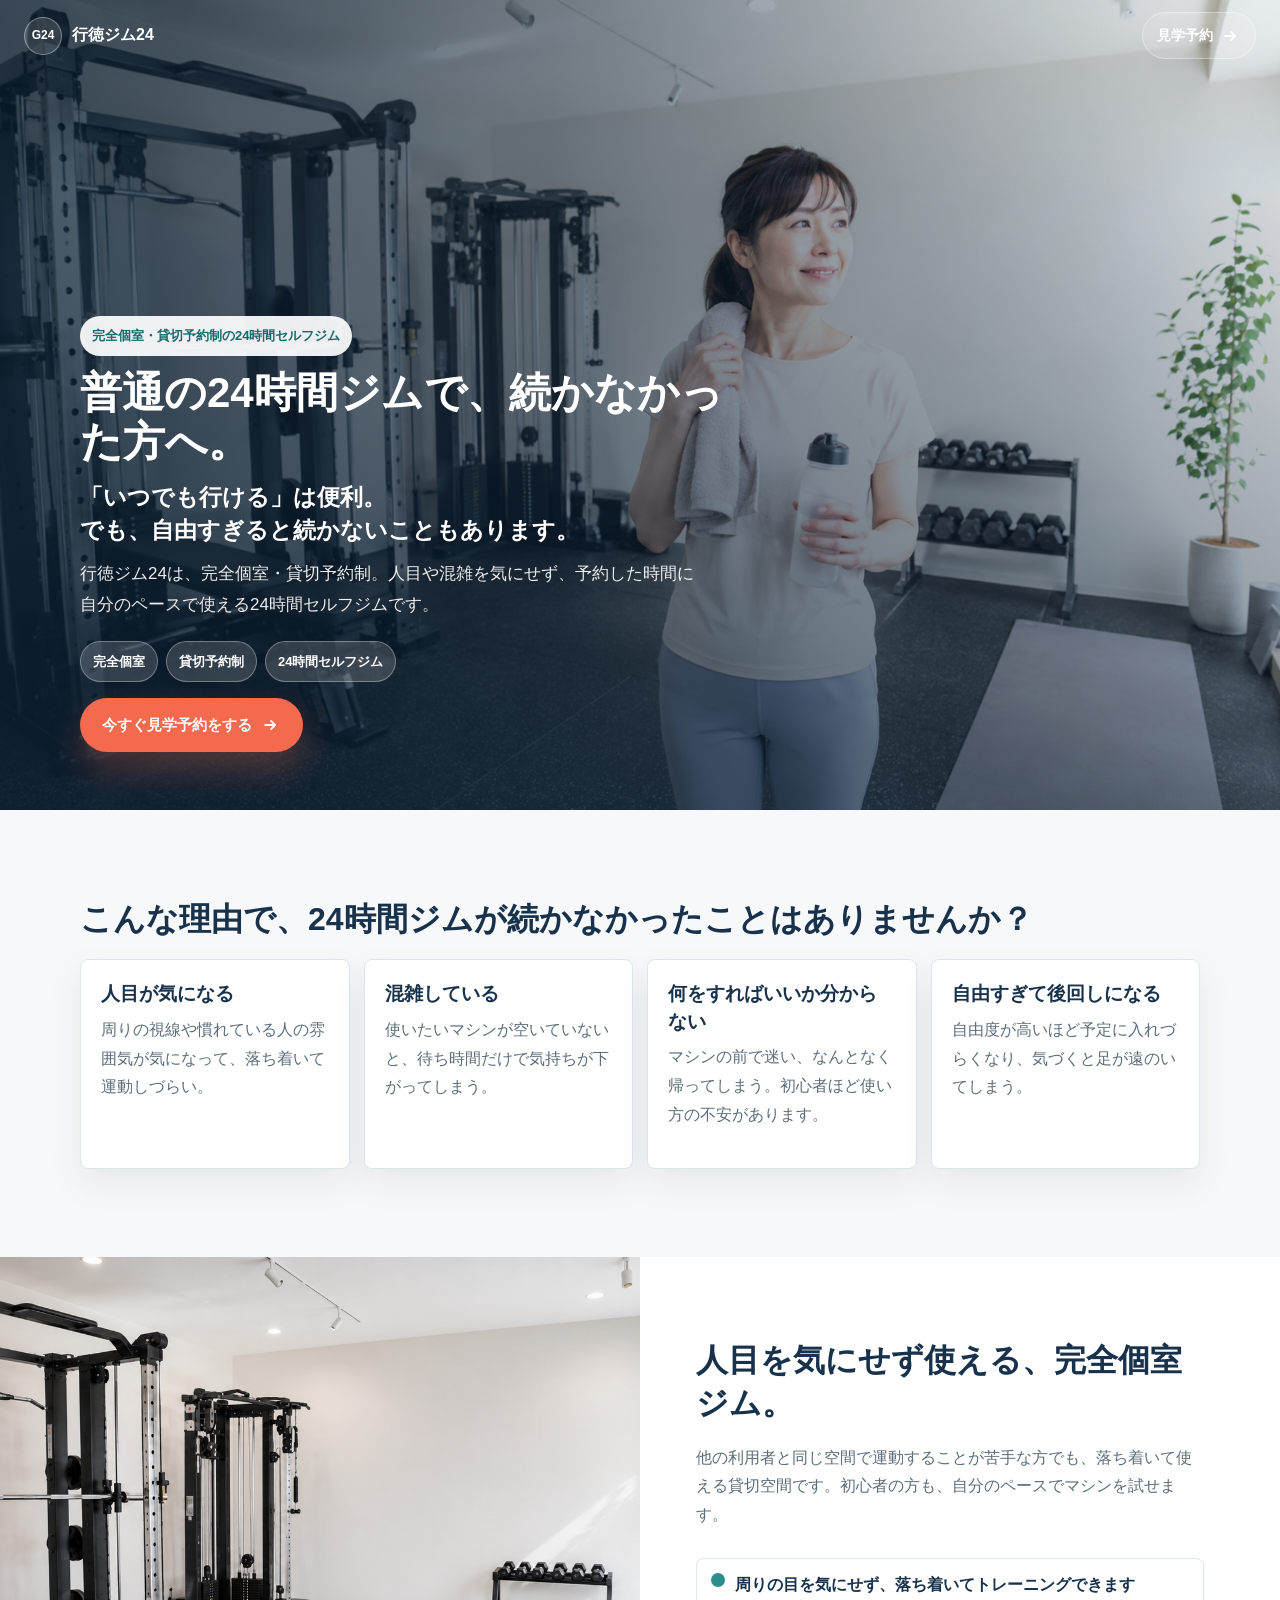
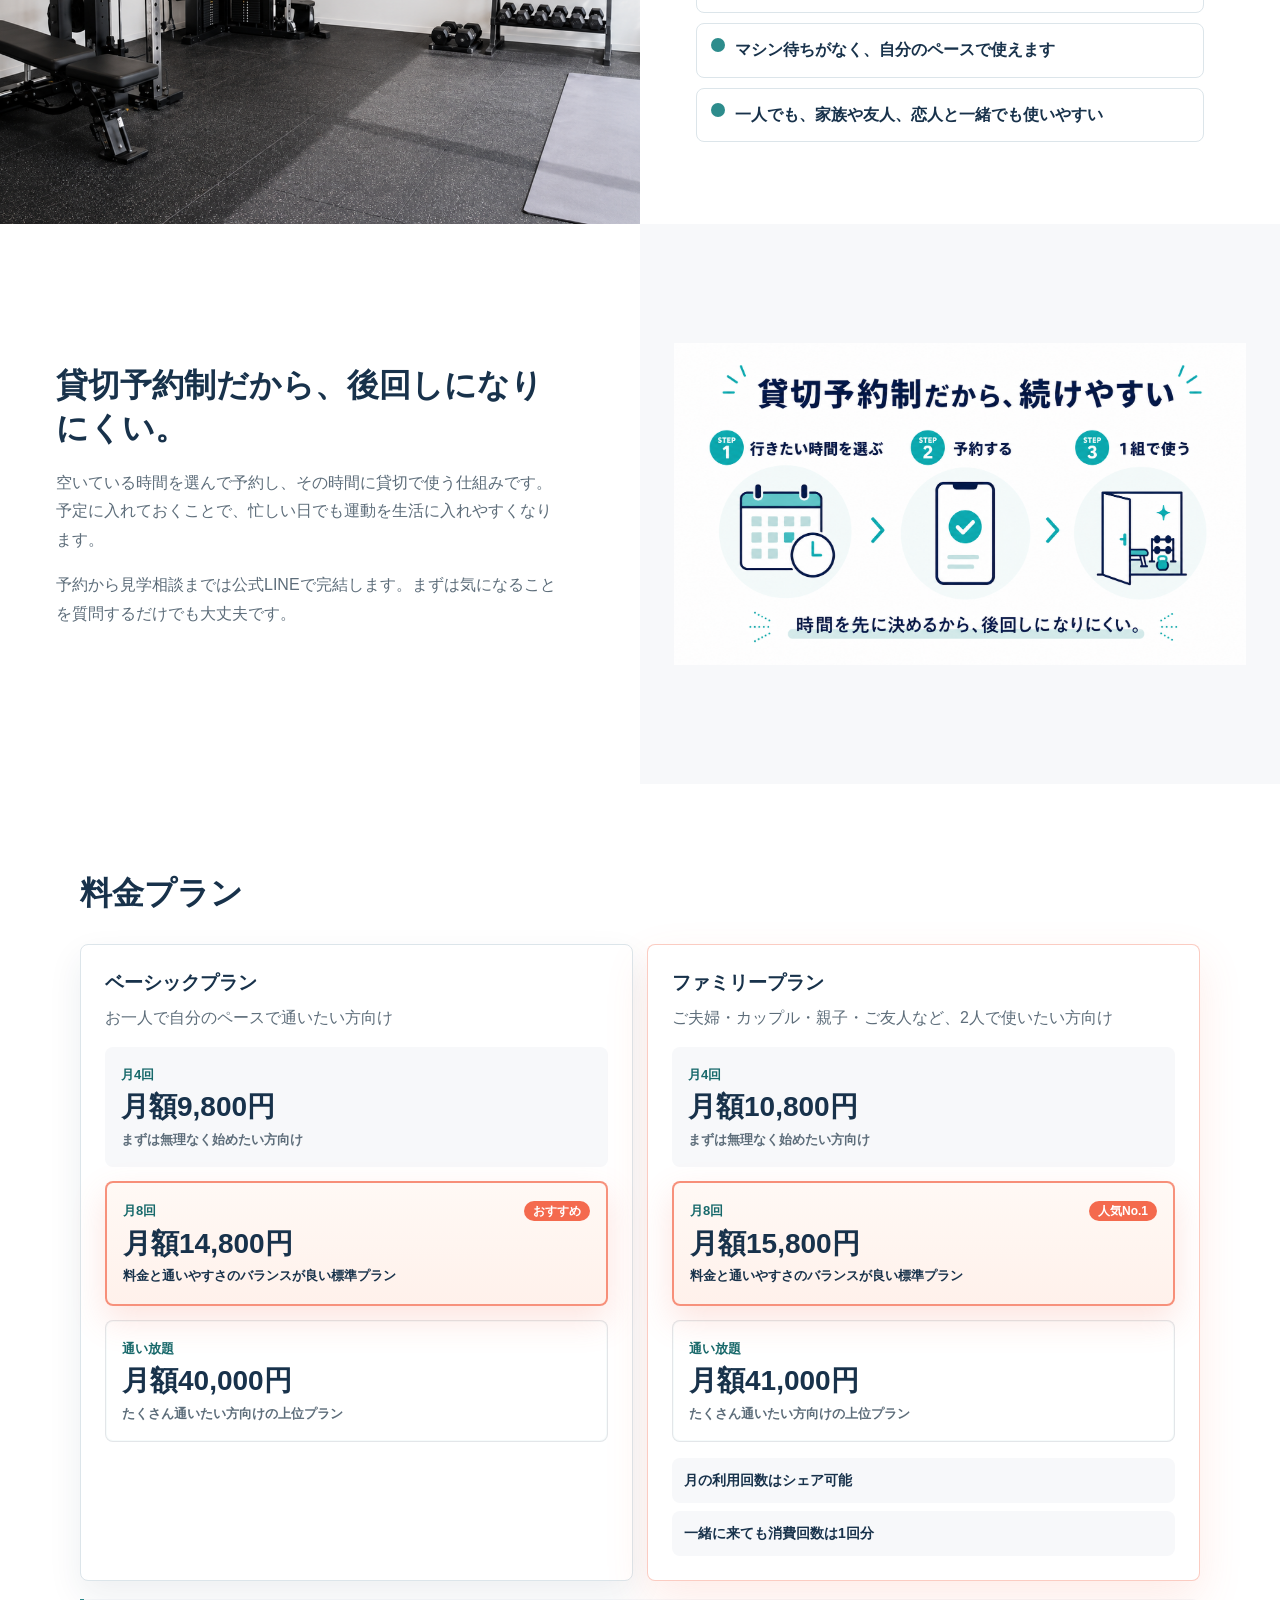
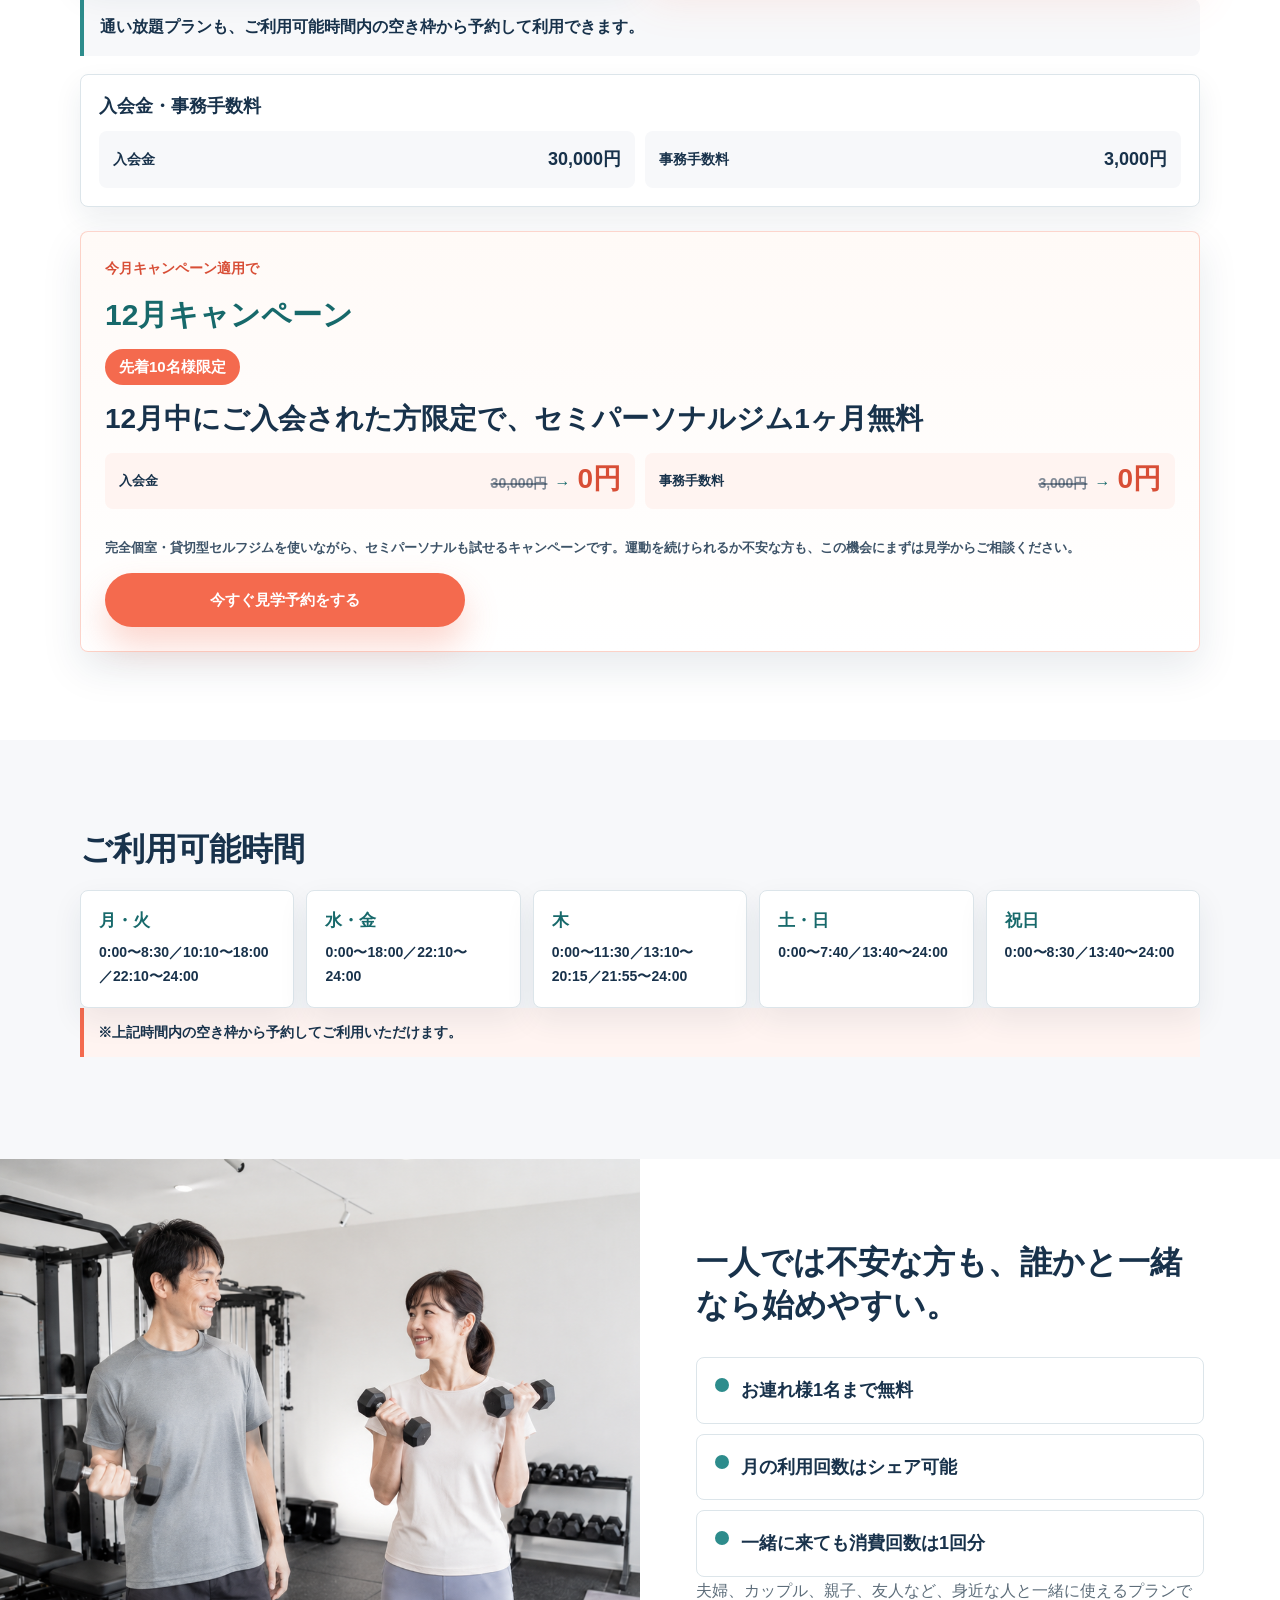
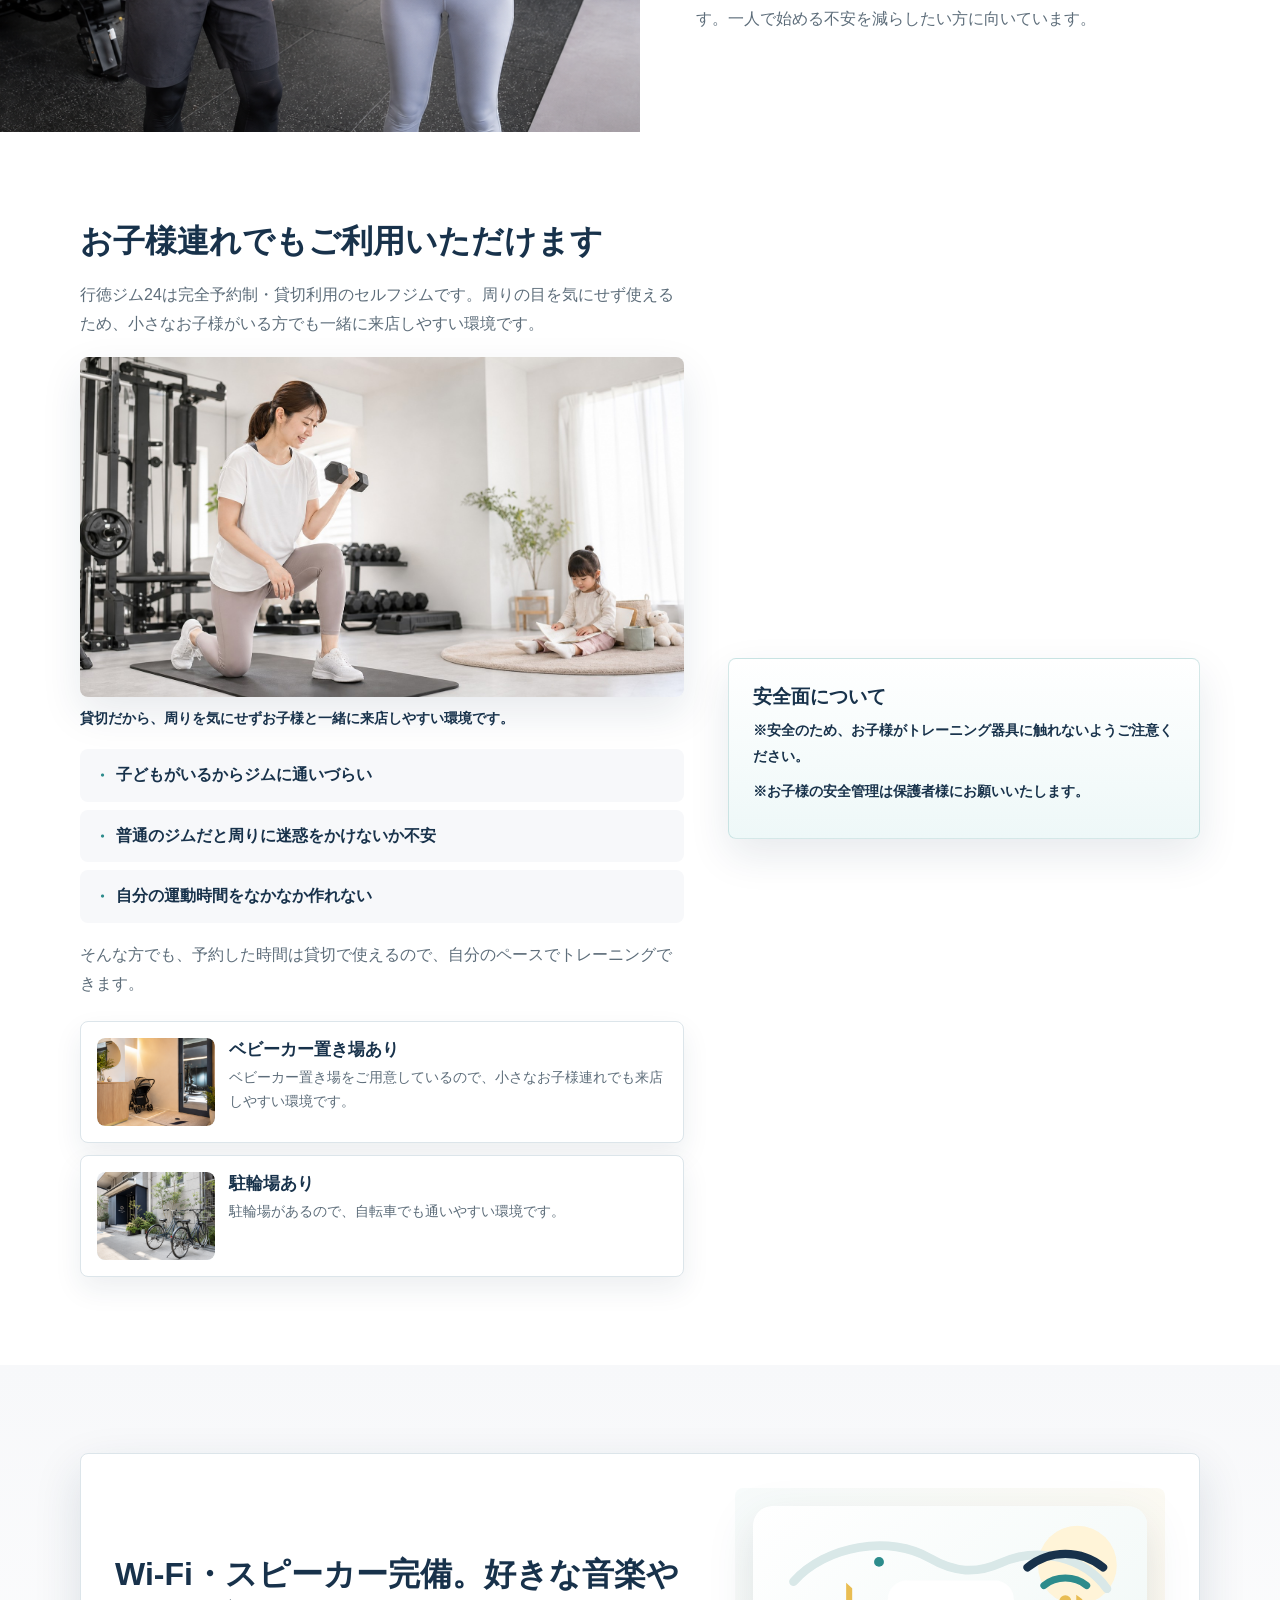
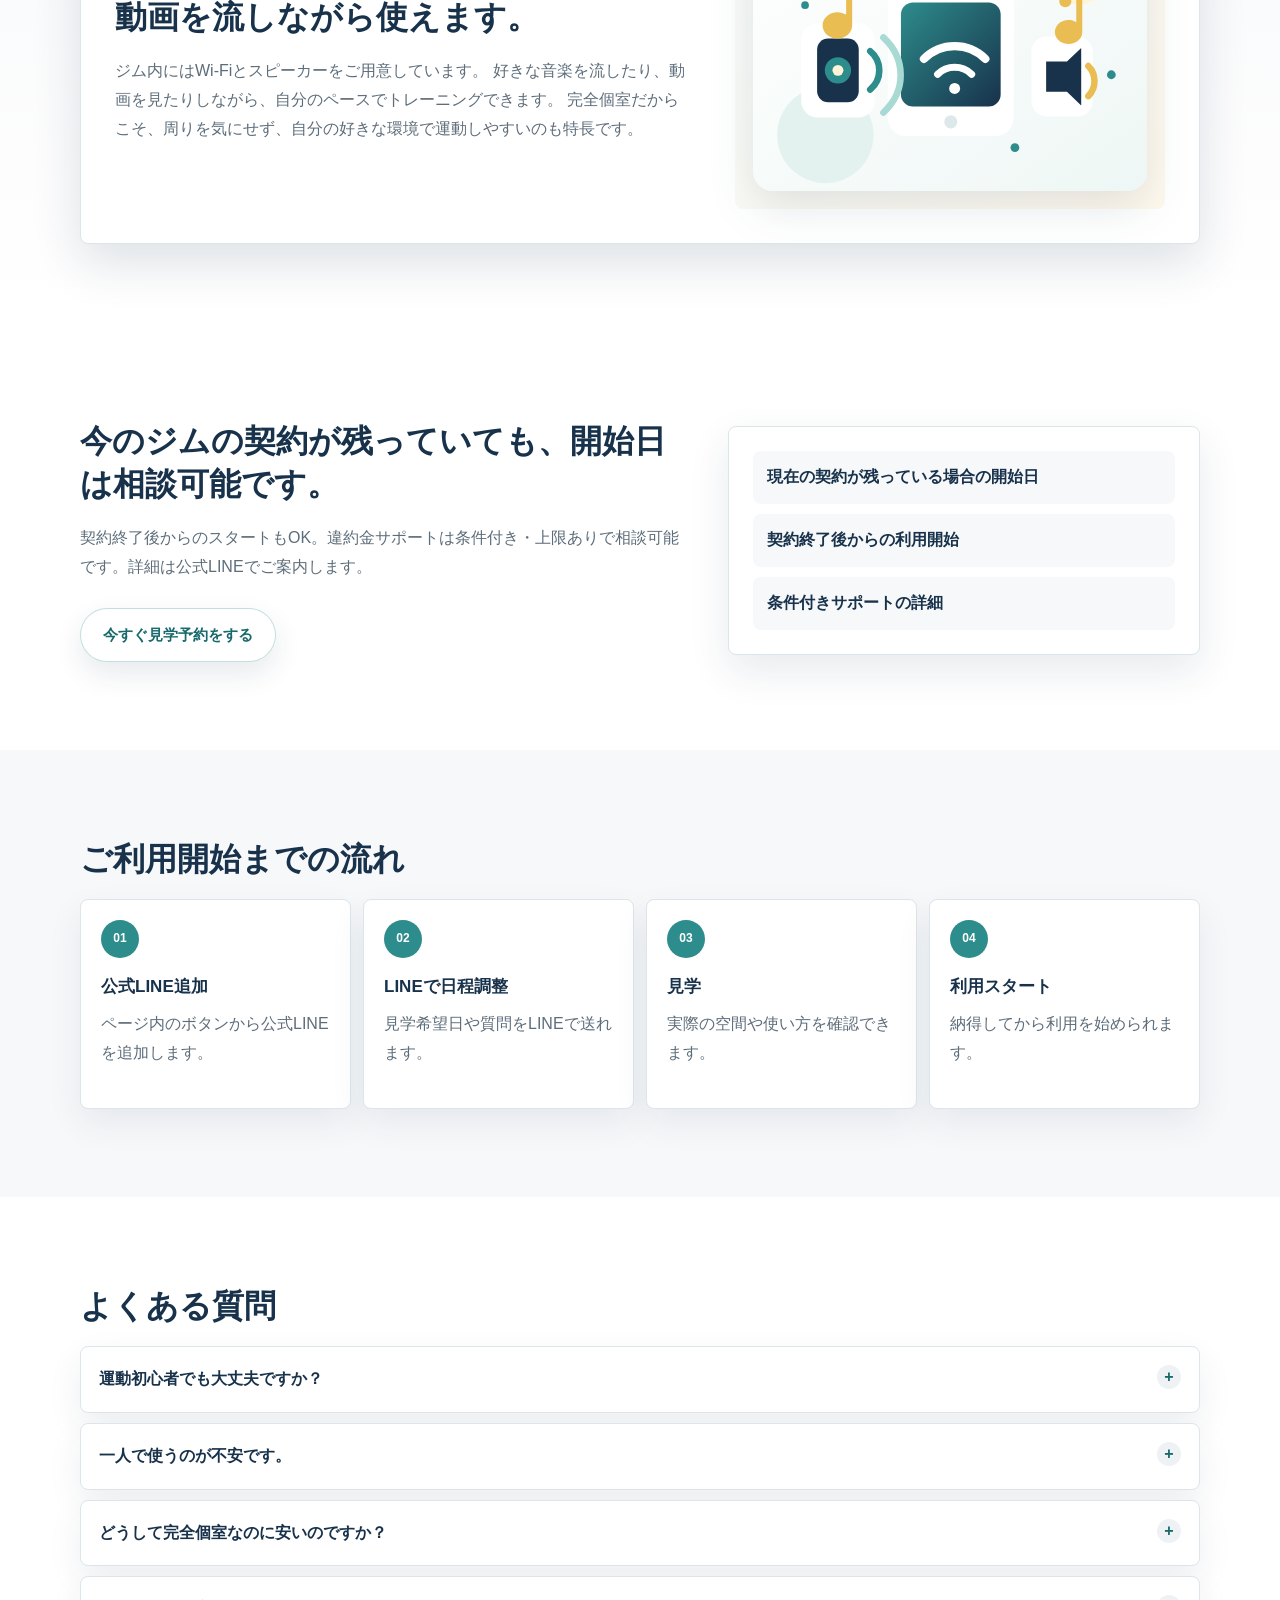
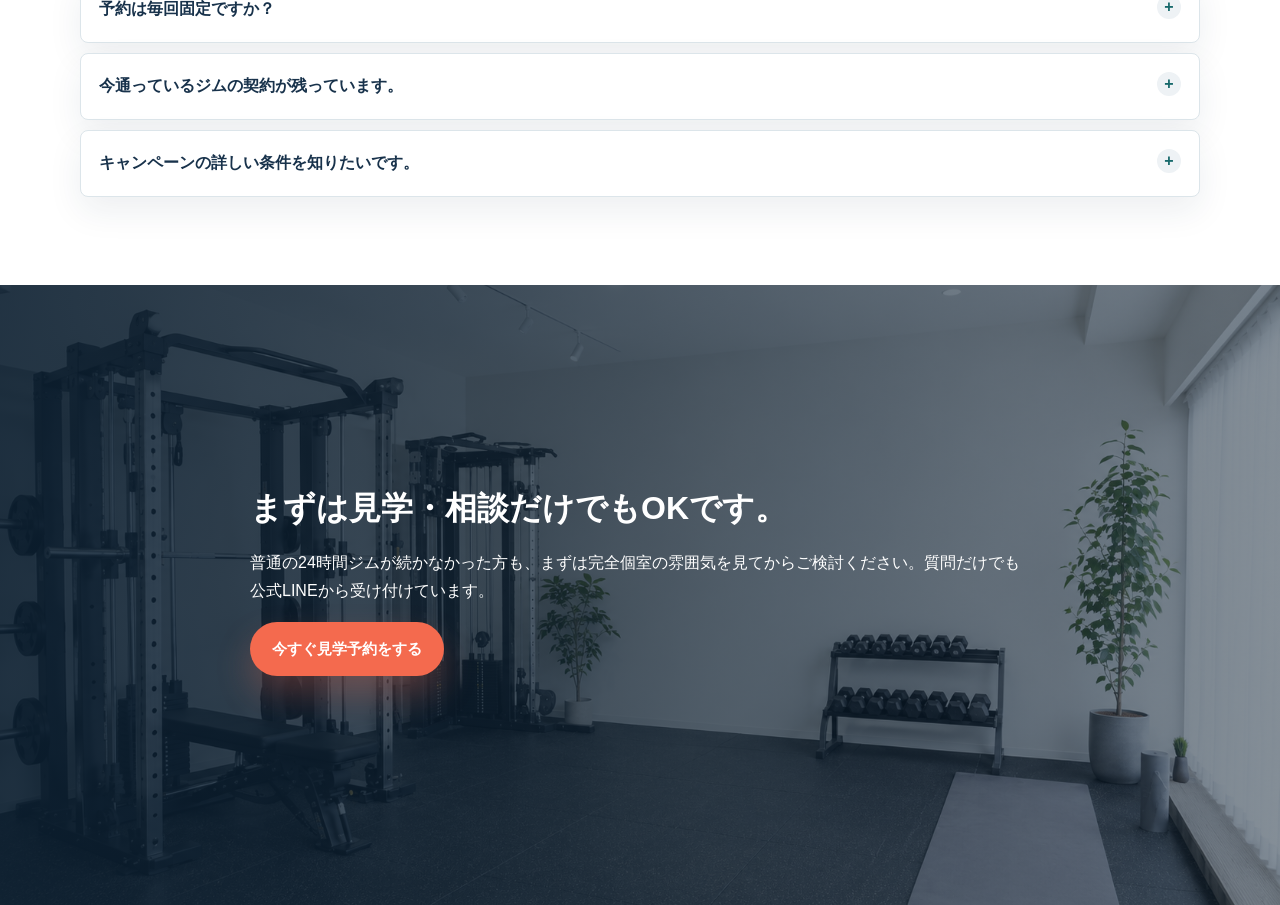
==== commit 9856dec1: "Add files via upload" ====
--- a/index.html
+++ b/index.html
@@ -16,7 +16,7 @@
     <meta property="og:type" content="website" />
     <meta property="og:image" content="./assets/images/fv_private_gym_hero.png" />
     <link rel="preload" as="image" href="./assets/images/fv_private_gym_hero.png" />
-    <link rel="stylesheet" href="./styles.css?v=14" />
+    <link rel="stylesheet" href="./styles.css?v=17" />
     <script type="application/ld+json">
       {
         "@context": "https://schema.org",
@@ -129,33 +129,17 @@
             <div class="hero__badges" aria-label="サービス特徴">
               <span>完全個室</span>
               <span>貸切予約制</span>
-              <span>月4回・月8回</span>
-            </div>
-          </div>
-
-          <aside id="campaign" class="hero-campaign" data-campaign-panel aria-label="キャンペーン">
-            <p class="hero-campaign__title" data-campaign-title>6月プレオープン先行受付中</p>
-            <p class="hero-campaign__limit" data-campaign-subtitle>先着10名様限定</p>
-            <p class="hero-campaign__main" data-campaign-lead>
-              6月中にご入会の方は、継続期間中ずっと月会費1,000円OFF
-            </p>
-            <div class="hero-campaign__fees" data-campaign-fees>
-              <div class="hero-campaign__fee">
-                <span>入会金</span>
-                <p><del>30,000円</del><em>→</em><strong>0円</strong></p>
-              </div>
-              <div class="hero-campaign__fee">
-                <span>事務手数料</span>
-                <p><del>3,000円</del><em>→</em><strong>0円</strong></p>
-              </div>
-            </div>
-            <div class="hero-campaign__extras" data-campaign-extras>
-              <span>初月0円</span>
-              <span>2・3か月目 各1,000円</span>
-            </div>
-            <p class="hero-campaign__note" data-campaign-note hidden></p>
-            <a class="button button--primary hero-campaign__cta" href="#" data-line-cta data-campaign-cta>今すぐ見学予約をする</a>
-          </aside>
+              <span>24時間セルフジム</span>
+            </div>
+            <div class="hero__actions">
+              <a class="button button--primary" href="#" data-line-cta>
+                <span>今すぐ見学予約をする</span>
+                <svg aria-hidden="true" viewBox="0 0 24 24">
+                  <path d="M5 12h12m-5-5 5 5-5 5" />
+                </svg>
+              </a>
+            </div>
+          </div>
         </div>
       </section>
 
@@ -221,8 +205,9 @@
         </div>
       </section>
 
-      <section id="price" class="section" data-reveal>
+      <section id="pricing" class="section" data-reveal>
         <div class="section__inner">
+          <span id="price" class="anchor-alias" aria-hidden="true"></span>
           <h2>料金プラン</h2>
           <div class="price-grid">
             <article class="price-card">
@@ -277,13 +262,37 @@
           <p class="plan-note">
             通い放題プランも、ご利用可能時間内の空き枠から予約して利用できます。
           </p>
-          <div class="initial-fees" aria-label="通常の初期費用">
-            <h3>通常の初期費用</h3>
+          <div class="initial-fees" aria-label="入会金・事務手数料">
+            <h3>入会金・事務手数料</h3>
             <div class="initial-fees__grid">
               <p><span>入会金</span><strong>30,000円</strong></p>
               <p><span>事務手数料</span><strong>3,000円</strong></p>
             </div>
           </div>
+          <aside id="campaign" class="pricing-campaign" data-campaign-panel aria-label="キャンペーン適用時の案内">
+            <p class="pricing-campaign__eyebrow">今月キャンペーン適用で</p>
+            <h3 class="pricing-campaign__title" data-campaign-title>6月プレオープン先行受付中</h3>
+            <p class="pricing-campaign__limit" data-campaign-subtitle>先着10名様限定</p>
+            <p class="pricing-campaign__main" data-campaign-lead>
+              6月中にご入会の方は、継続期間中ずっと月会費1,000円OFF
+            </p>
+            <div class="pricing-campaign__fees" data-campaign-fees>
+              <div class="pricing-campaign__fee">
+                <span>入会金</span>
+                <p><del>30,000円</del><em>→</em><strong>0円</strong></p>
+              </div>
+              <div class="pricing-campaign__fee">
+                <span>事務手数料</span>
+                <p><del>3,000円</del><em>→</em><strong>0円</strong></p>
+              </div>
+            </div>
+            <div class="pricing-campaign__extras" data-campaign-extras>
+              <span>初月0円</span>
+              <span>2・3か月目 各1,000円</span>
+            </div>
+            <p class="pricing-campaign__note" data-campaign-note hidden></p>
+            <a class="button button--primary pricing-campaign__cta" href="#" data-line-cta data-campaign-cta>今すぐ見学予約をする</a>
+          </aside>
         </div>
       </section>
 
@@ -570,6 +579,6 @@
       </a>
     </nav>
 
-    <script src="./script.js?v=14"></script>
+    <script src="./script.js?v=17"></script>
   </body>
 </html>
--- a/styles.css
+++ b/styles.css
@@ -203,15 +203,10 @@
 }
 
 .hero__inner {
-  display: grid;
-  grid-template-columns: minmax(0, 1fr) minmax(320px, 430px);
-  grid-template-areas: "copy campaign";
-  gap: clamp(22px, 4vw, 48px);
-  align-items: end;
+  display: block;
 }
 
 .hero__copy {
-  grid-area: copy;
   max-width: 680px;
 }
 
@@ -267,36 +262,41 @@
   font-weight: 800;
 }
 
-.hero-campaign {
-  grid-area: campaign;
-  display: grid;
-  gap: 12px;
-  width: min(100%, 430px);
-  padding: clamp(18px, 3vw, 26px);
-  border: 1px solid rgba(255, 255, 255, 0.72);
-  border-radius: 8px;
-  background: rgba(255, 255, 255, 0.94);
-  box-shadow: 0 24px 58px rgba(12, 32, 50, 0.26);
-  color: var(--navy);
-  backdrop-filter: blur(8px);
-}
-
-.hero-campaign__title,
-.hero-campaign__limit,
-.hero-campaign__main,
-.hero-campaign__note,
-.hero-campaign__fee p {
+.pricing-campaign {
+  display: grid;
+  gap: 14px;
+  margin-top: 24px;
+  padding: 24px;
+  border: 1px solid rgba(244, 106, 78, 0.28);
+  border-radius: 8px;
+  background: linear-gradient(180deg, #fffaf7 0%, #ffffff 100%);
+  box-shadow: 0 16px 40px rgba(24, 50, 75, 0.1);
+  color: var(--navy);
+}
+
+.pricing-campaign__eyebrow,
+.pricing-campaign__title,
+.pricing-campaign__limit,
+.pricing-campaign__main,
+.pricing-campaign__note,
+.pricing-campaign__fee p {
   margin-bottom: 0;
 }
 
-.hero-campaign__title {
+.pricing-campaign__eyebrow {
+  color: var(--coral-dark);
+  font-size: 14px;
+  font-weight: 900;
+}
+
+.pricing-campaign__title {
   color: var(--teal-dark);
-  font-size: clamp(18px, 2.3vw, 25px);
+  font-size: clamp(21px, 3vw, 30px);
   font-weight: 900;
   line-height: 1.35;
 }
 
-.hero-campaign__limit {
+.pricing-campaign__limit {
   display: inline-flex;
   width: fit-content;
   min-height: 36px;
@@ -310,35 +310,36 @@
   line-height: 1.2;
 }
 
-.hero-campaign__main {
-  color: var(--navy);
-  font-size: clamp(24px, 3.5vw, 38px);
-  font-weight: 900;
-  line-height: 1.22;
-}
-
-.hero-campaign__fees {
-  display: grid;
-  gap: 8px;
-}
-
-.hero-campaign__fee {
-  display: grid;
-  grid-template-columns: 92px minmax(0, 1fr);
+.pricing-campaign__main {
+  color: var(--navy);
+  font-size: clamp(20px, 2.6vw, 28px);
+  font-weight: 900;
+  line-height: 1.4;
+}
+
+.pricing-campaign__fees {
+  display: grid;
+  grid-template-columns: repeat(2, minmax(0, 1fr));
+  gap: 10px;
+}
+
+.pricing-campaign__fee {
+  display: grid;
+  grid-template-columns: minmax(80px, auto) minmax(0, 1fr);
   gap: 10px;
   align-items: center;
-  padding: 10px 12px;
+  padding: 12px 14px;
   border-radius: 8px;
   background: #fff4f1;
 }
 
-.hero-campaign__fee span {
+.pricing-campaign__fee span {
   color: var(--navy);
   font-size: 13px;
   font-weight: 900;
 }
 
-.hero-campaign__fee p {
+.pricing-campaign__fee p {
   display: flex;
   flex-wrap: wrap;
   gap: 7px;
@@ -348,30 +349,30 @@
   font-weight: 900;
 }
 
-.hero-campaign__fee del {
+.pricing-campaign__fee del {
   color: rgba(24, 50, 75, 0.55);
   font-size: 14px;
   text-decoration-thickness: 2px;
 }
 
-.hero-campaign__fee em {
+.pricing-campaign__fee em {
   color: var(--teal-dark);
   font-style: normal;
 }
 
-.hero-campaign__fee strong {
+.pricing-campaign__fee strong {
   color: var(--coral-dark);
   font-size: 28px;
   line-height: 1;
 }
 
-.hero-campaign__extras {
+.pricing-campaign__extras {
   display: flex;
   flex-wrap: wrap;
   gap: 8px;
 }
 
-.hero-campaign__extras span {
+.pricing-campaign__extras span {
   display: inline-flex;
   align-items: center;
   min-height: 31px;
@@ -383,15 +384,28 @@
   font-weight: 900;
 }
 
-.hero-campaign__note {
+.pricing-campaign__note {
   color: rgba(24, 50, 75, 0.84);
   font-size: 13px;
   font-weight: 700;
   line-height: 1.7;
 }
 
-.hero-campaign__cta {
-  width: 100%;
+.pricing-campaign__cta {
+  width: min(100%, 360px);
+}
+
+#pricing {
+  scroll-margin-top: 72px;
+}
+
+.anchor-alias {
+  display: block;
+  position: relative;
+  top: -72px;
+  height: 0;
+  overflow: hidden;
+  visibility: hidden;
 }
 
 .campaign-strip {
@@ -1389,27 +1403,20 @@
     padding: 82px 18px 30px;
   }
 
-  .hero__inner {
-    grid-template-columns: 1fr;
-    grid-template-areas:
-      "campaign"
-      "copy";
-    gap: 18px;
-    align-items: start;
-  }
-
-  .hero-campaign {
-    width: 100%;
-    max-width: 520px;
+  .pricing-campaign {
     gap: 10px;
     padding: 18px;
   }
 
-  .hero-campaign__main {
+  .pricing-campaign__main {
     font-size: 26px;
   }
 
-  .hero-campaign__fee strong {
+  .pricing-campaign__fees {
+    grid-template-columns: 1fr;
+  }
+
+  .pricing-campaign__fee strong {
     font-size: 26px;
   }
 
@@ -1572,35 +1579,35 @@
     line-height: 1.5;
   }
 
-  .hero-campaign {
+  .pricing-campaign {
     gap: 9px;
     padding: 16px;
   }
 
-  .hero-campaign__title {
+  .pricing-campaign__title {
     font-size: 18px;
   }
 
-  .hero-campaign__limit {
+  .pricing-campaign__limit {
     min-height: 32px;
     padding: 7px 11px;
     font-size: 13px;
   }
 
-  .hero-campaign__main {
+  .pricing-campaign__main {
     font-size: 23px;
   }
 
-  .hero-campaign__fee {
+  .pricing-campaign__fee {
     grid-template-columns: 82px minmax(0, 1fr);
     padding: 9px 10px;
   }
 
-  .hero-campaign__fee strong {
+  .pricing-campaign__fee strong {
     font-size: 24px;
   }
 
-  .hero-campaign__note {
+  .pricing-campaign__note {
     font-size: 12px;
     line-height: 1.55;
   }
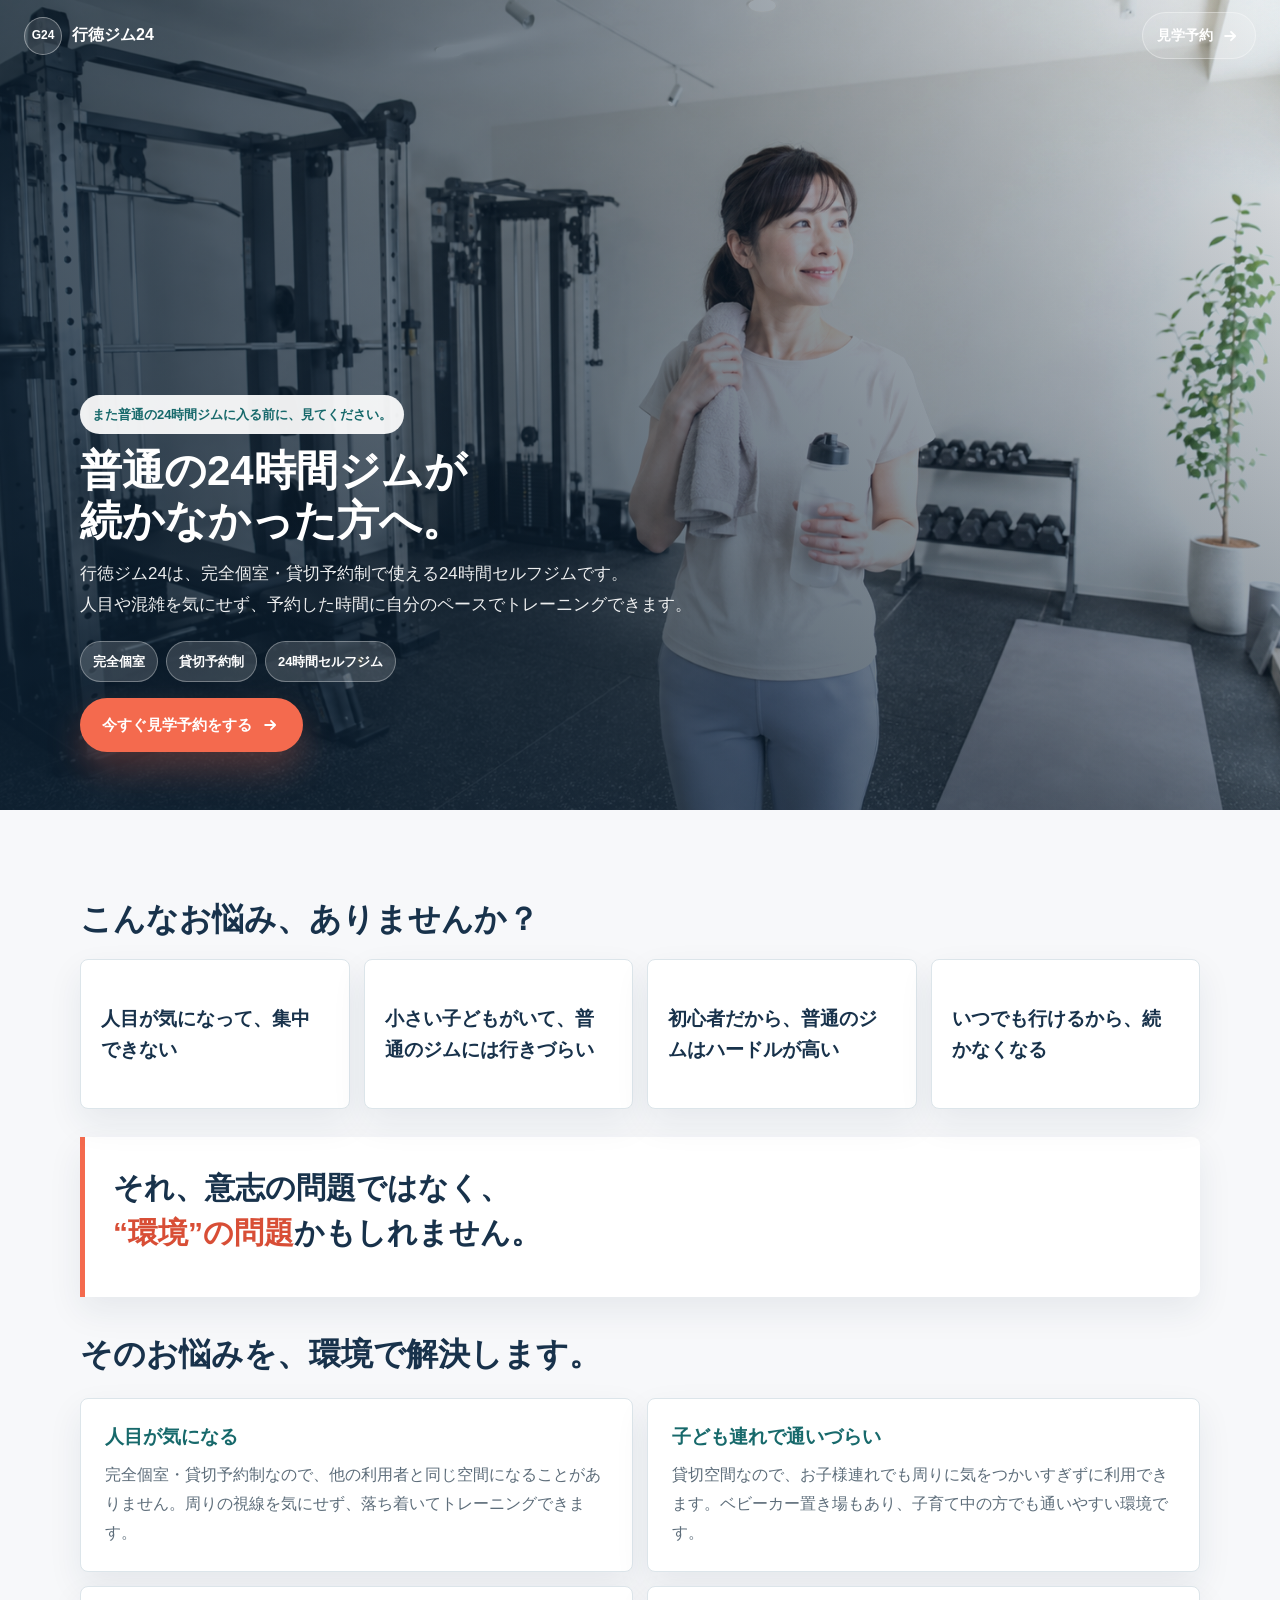
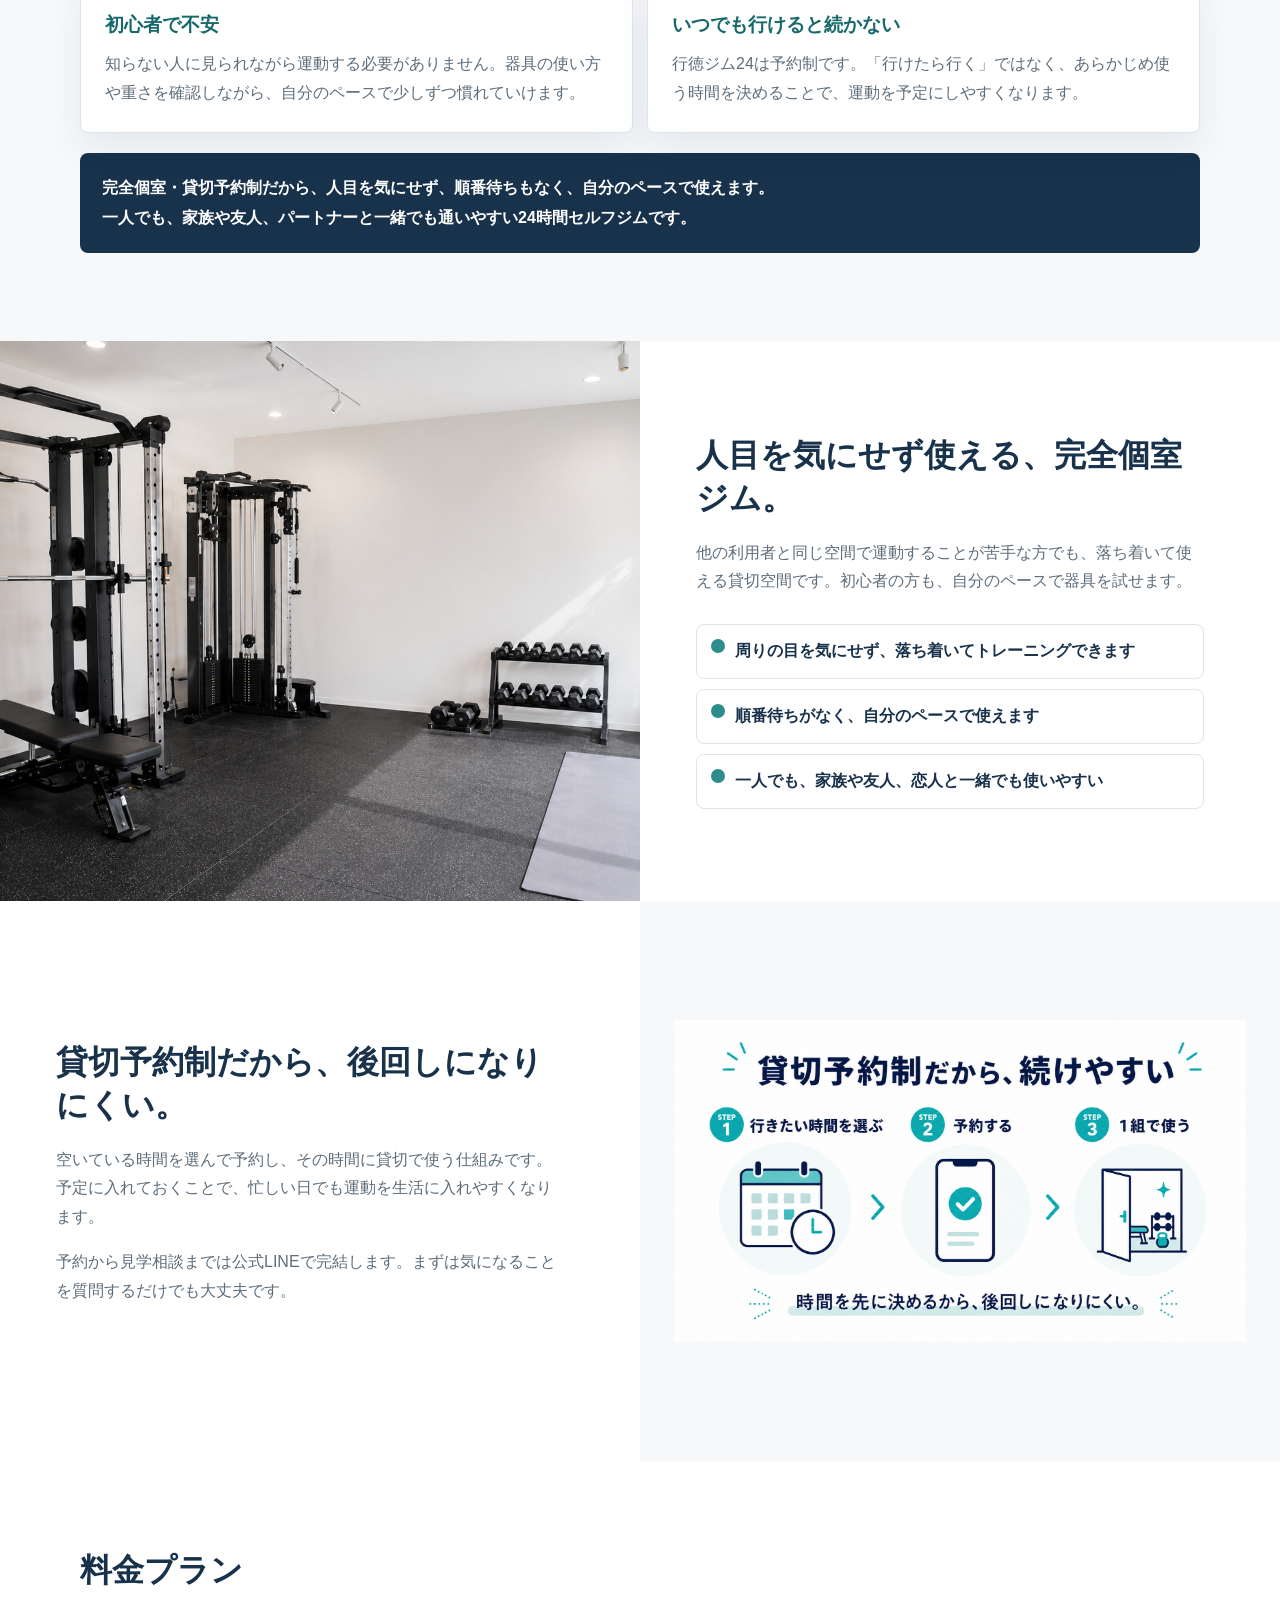
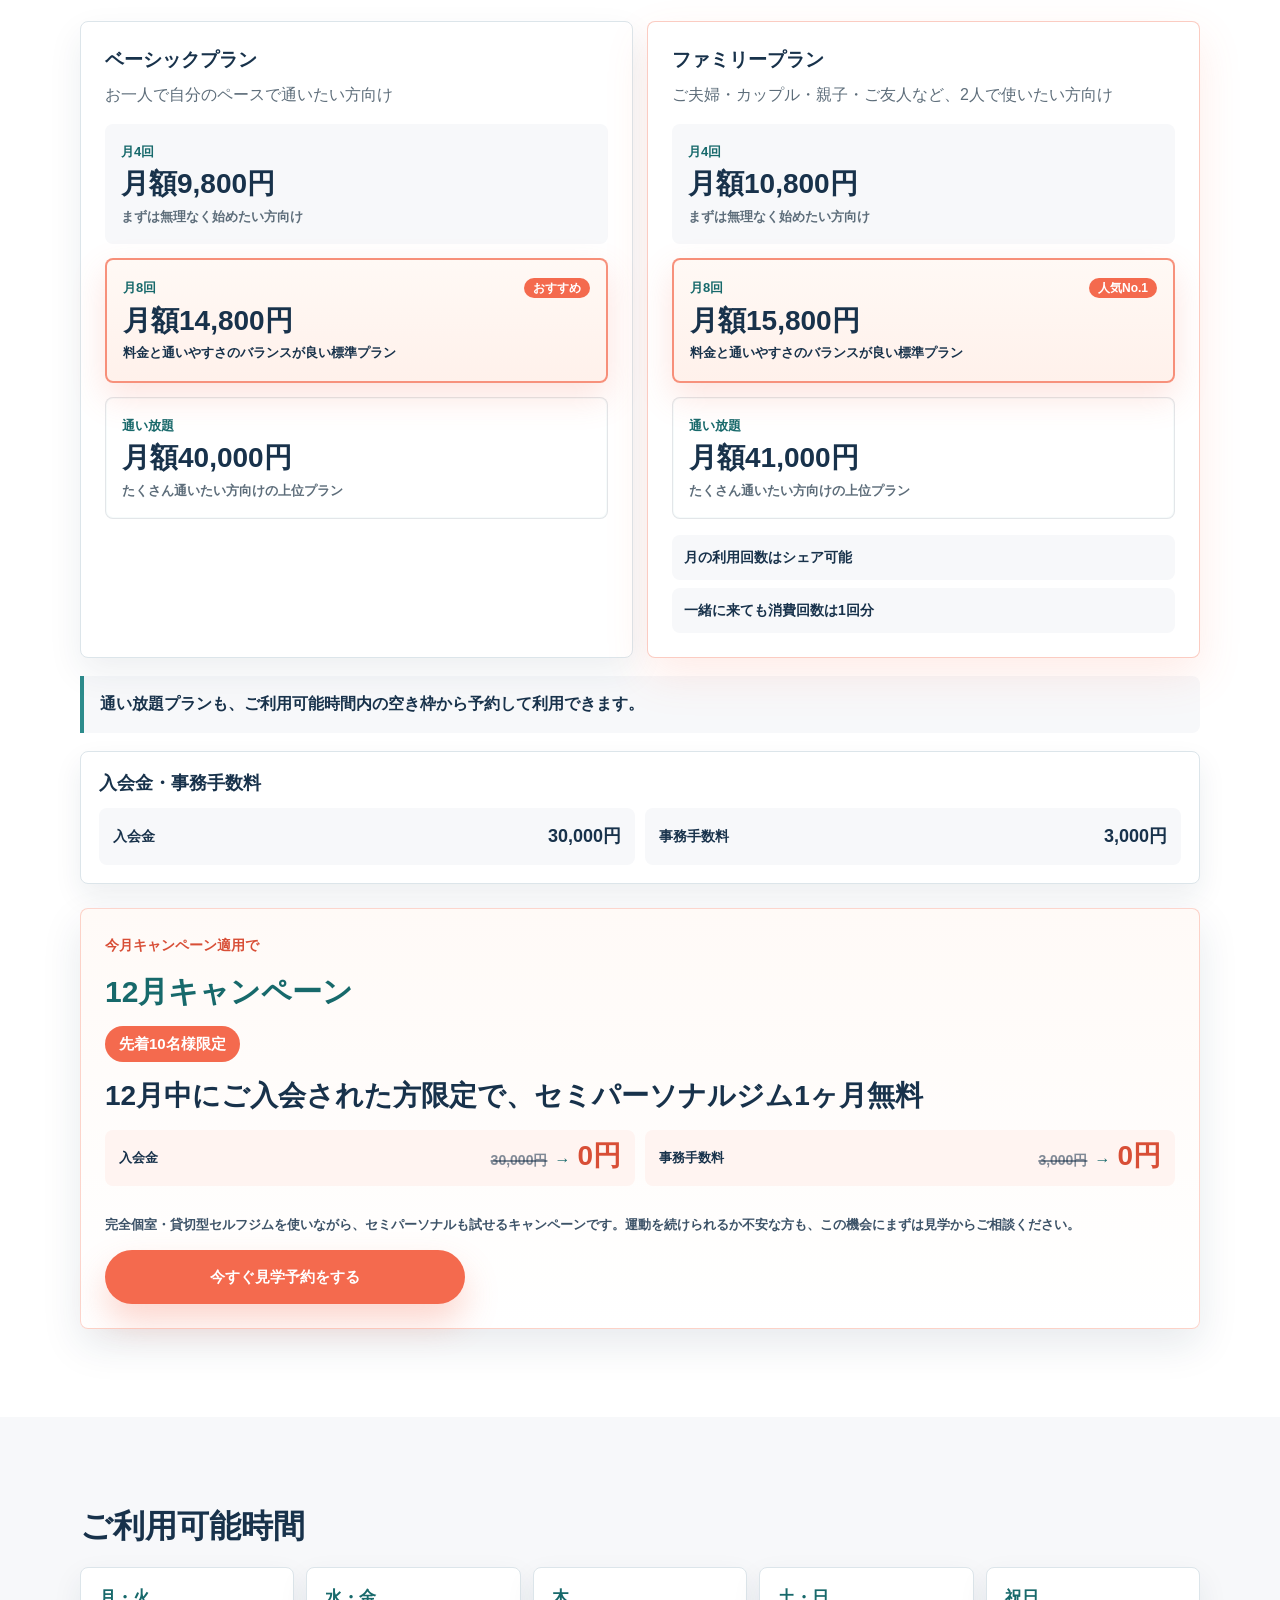
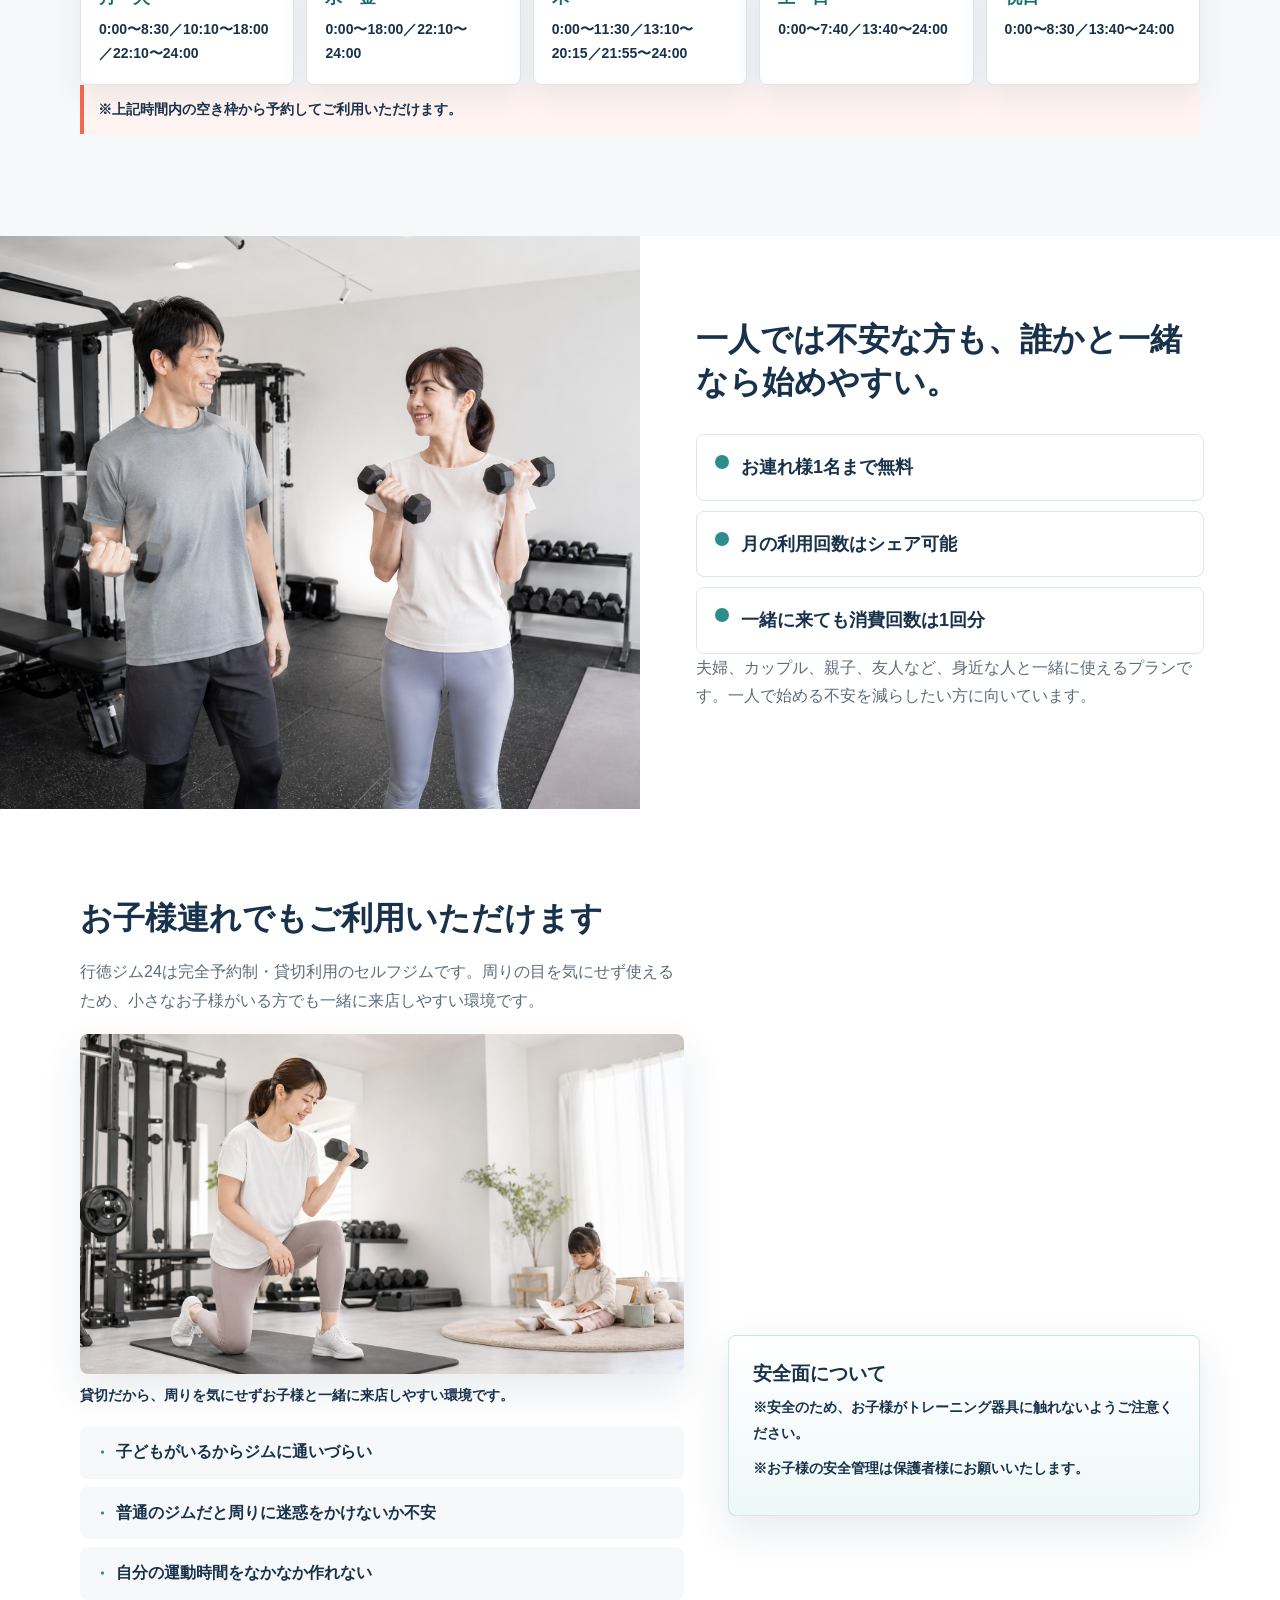
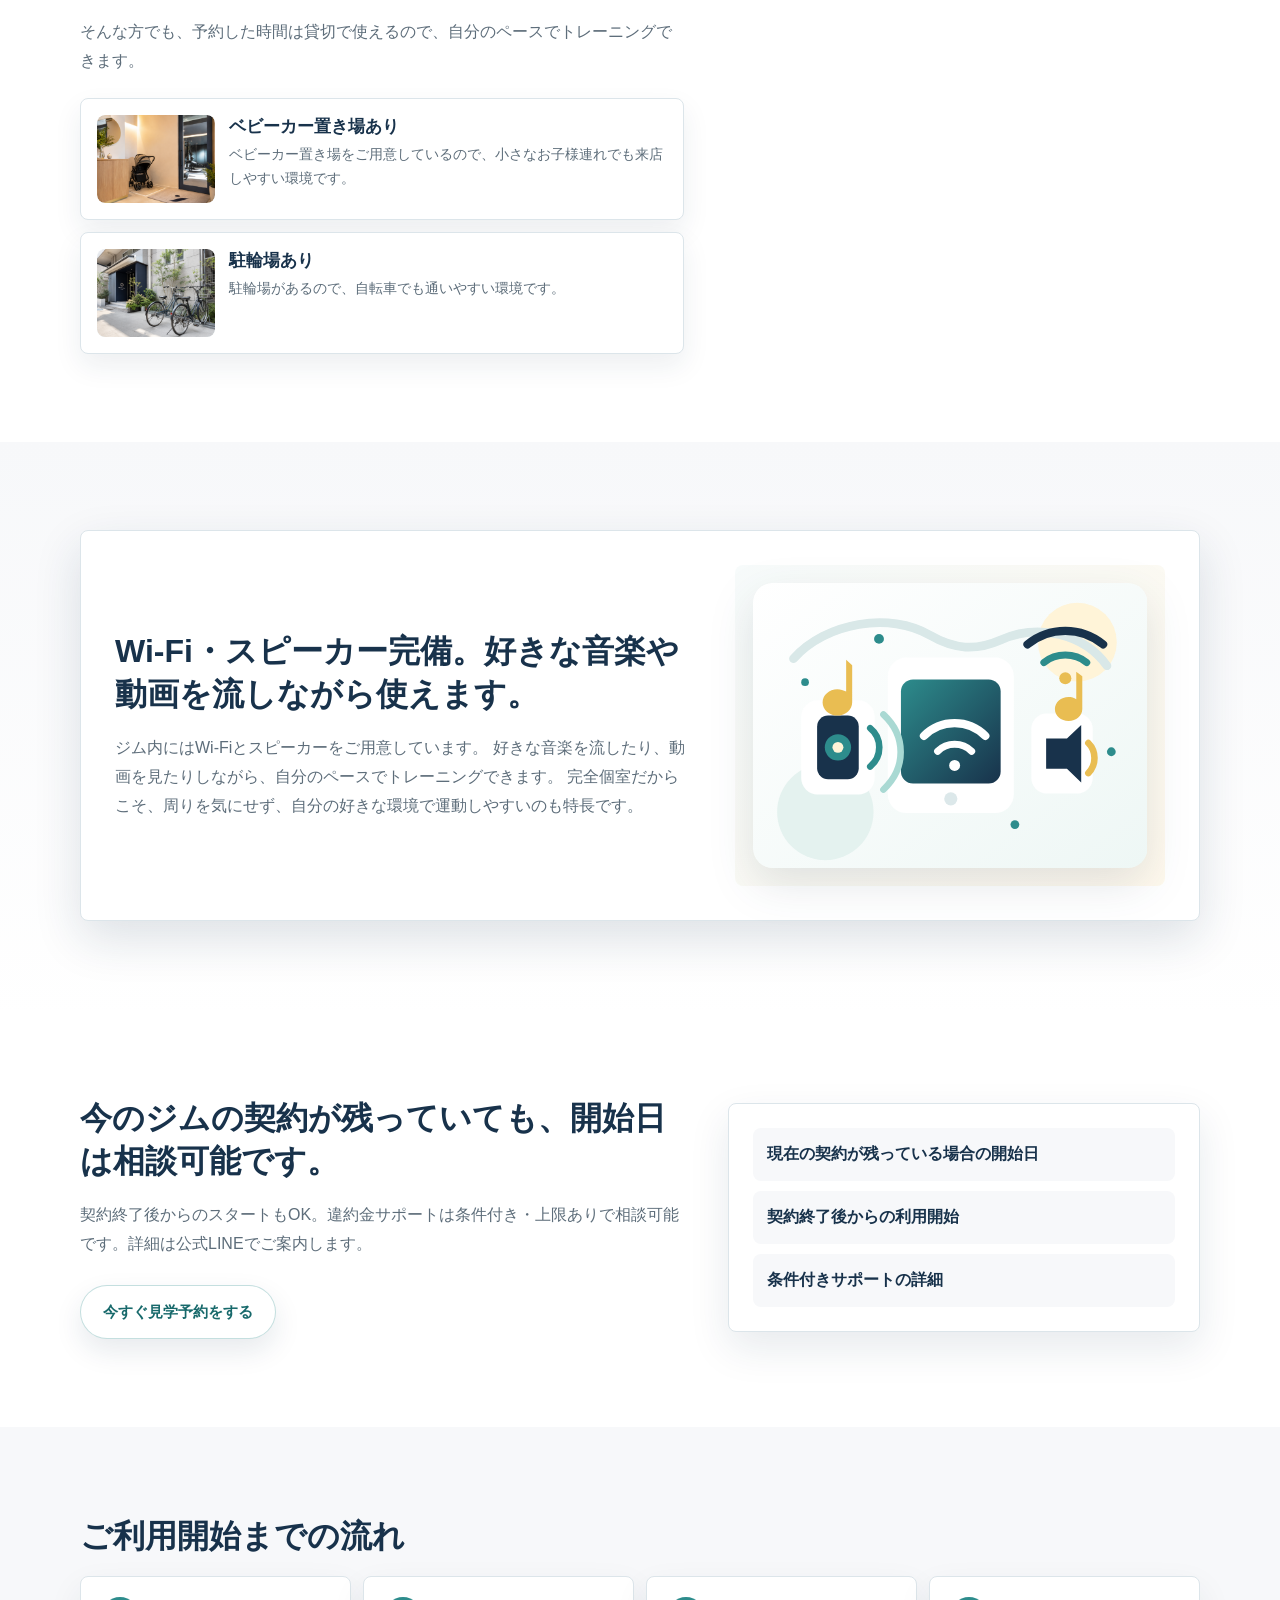
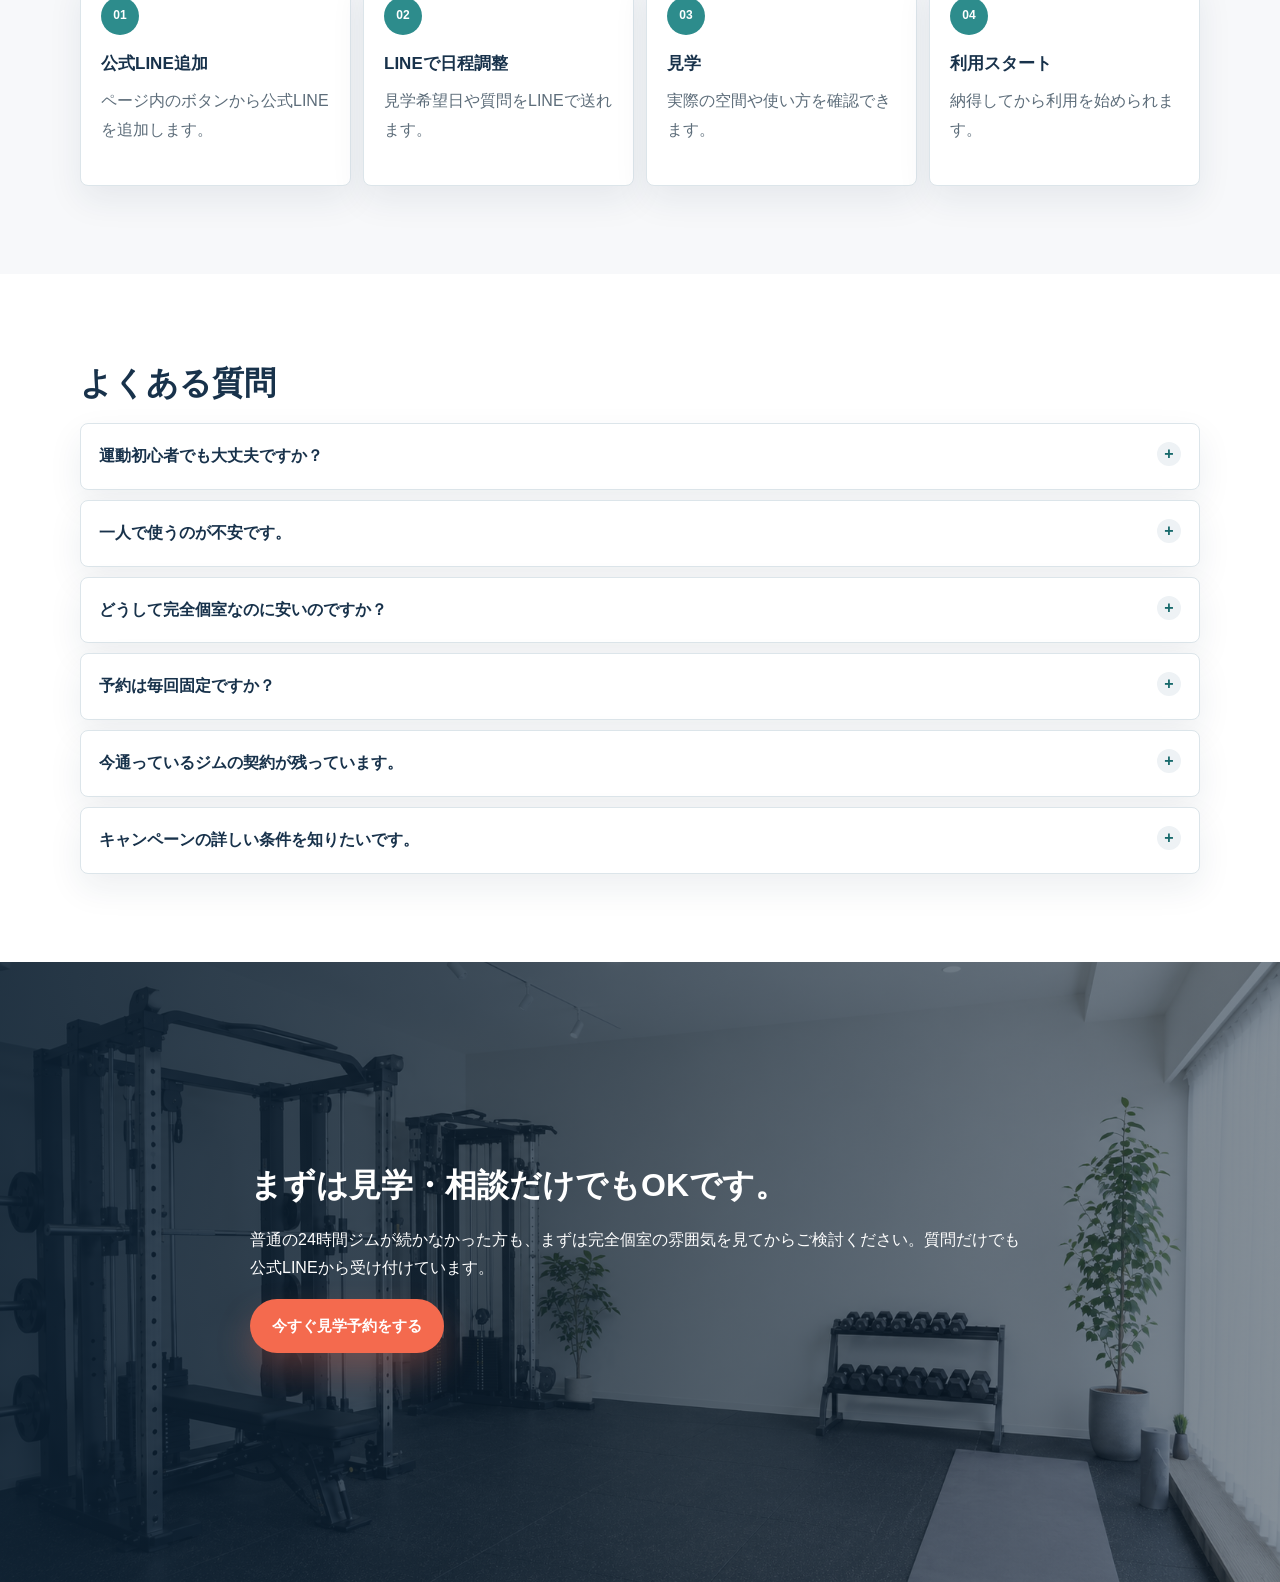
==== commit 8cfb9db4: "Add files via upload" ====
--- a/index.html
+++ b/index.html
@@ -6,17 +6,17 @@
     <title>行徳ジム24 | 完全個室・貸切予約制の24時間セルフジム</title>
     <meta
       name="description"
-      content="行徳ジム24は、普通の24時間ジムが続かなかった方に向けた、完全個室・貸切予約制の24時間セルフジムです。公式LINEから見学相談できます。"
+      content="また普通の24時間ジムに入る前に、見てください。行徳ジム24は、普通の24時間ジムが続かなかった方に向けた、完全個室・貸切予約制の24時間セルフジムです。"
     />
     <meta property="og:title" content="行徳ジム24 | 完全個室・貸切予約制の24時間セルフジム" />
     <meta
       property="og:description"
-      content="人目や混雑を気にせず、自分のペースで使える完全個室ジム。公式LINEから見学相談できます。"
+      content="普通の24時間ジムが続かなかった方へ。人目や混雑を気にせず、自分のペースで使える完全個室・貸切予約制の24時間セルフジムです。"
     />
     <meta property="og:type" content="website" />
     <meta property="og:image" content="./assets/images/fv_private_gym_hero.png" />
     <link rel="preload" as="image" href="./assets/images/fv_private_gym_hero.png" />
-    <link rel="stylesheet" href="./styles.css?v=17" />
+    <link rel="stylesheet" href="./styles.css?v=24" />
     <script type="application/ld+json">
       {
         "@context": "https://schema.org",
@@ -120,11 +120,11 @@
         <div class="hero__shade" aria-hidden="true"></div>
         <div class="hero__inner">
           <div class="hero__copy">
-            <p class="hero__kicker">完全個室・貸切予約制の24時間セルフジム</p>
-            <h1 id="hero-title">普通の24時間ジムで、続かなかった方へ。</h1>
-            <p class="hero__sub">「いつでも行ける」は便利。<br />でも、自由すぎると続かないこともあります。</p>
+            <p class="hero__kicker">また普通の24時間ジムに入る前に、見てください。</p>
+            <h1 id="hero-title">普通の24時間ジムが<br />続かなかった方へ。</h1>
             <p class="hero__text">
-              行徳ジム24は、完全個室・貸切予約制。人目や混雑を気にせず、予約した時間に自分のペースで使える24時間セルフジムです。
+              行徳ジム24は、完全個室・貸切予約制で使える24時間セルフジムです。<br />
+              人目や混雑を気にせず、予約した時間に自分のペースでトレーニングできます。
             </p>
             <div class="hero__badges" aria-label="サービス特徴">
               <span>完全個室</span>
@@ -145,24 +145,56 @@
 
       <section class="section section--soft" data-reveal>
         <div class="section__inner">
-          <h2>こんな理由で、24時間ジムが続かなかったことはありませんか？</h2>
+          <h2>こんなお悩み、ありませんか？</h2>
           <div class="pain-grid">
             <article class="pain-card">
-              <h3>人目が気になる</h3>
-              <p>周りの視線や慣れている人の雰囲気が気になって、落ち着いて運動しづらい。</p>
+              <h3>人目が気になって、集中できない</h3>
             </article>
             <article class="pain-card">
-              <h3>混雑している</h3>
-              <p>使いたいマシンが空いていないと、待ち時間だけで気持ちが下がってしまう。</p>
+              <h3>小さい子どもがいて、普通のジムには行きづらい</h3>
             </article>
             <article class="pain-card">
-              <h3>何をすればいいか分からない</h3>
-              <p>マシンの前で迷い、なんとなく帰ってしまう。初心者ほど使い方の不安があります。</p>
+              <h3>初心者だから、普通のジムはハードルが高い</h3>
             </article>
             <article class="pain-card">
-              <h3>自由すぎて後回しになる</h3>
-              <p>自由度が高いほど予定に入れづらくなり、気づくと足が遠のいてしまう。</p>
-            </article>
+              <h3>いつでも行けるから、続かなくなる</h3>
+            </article>
+          </div>
+          <div class="pain-resolution">
+            <h3>それ、意志の問題ではなく、<br /><strong>“環境”の問題</strong>かもしれません。</h3>
+          </div>
+          <div class="solution-block">
+            <h3>そのお悩みを、環境で解決します。</h3>
+            <div class="solution-grid">
+              <article class="solution-item">
+                <h4>人目が気になる</h4>
+                <p>
+                  完全個室・貸切予約制なので、他の利用者と同じ空間になることがありません。周りの視線を気にせず、落ち着いてトレーニングできます。
+                </p>
+              </article>
+              <article class="solution-item">
+                <h4>子ども連れで通いづらい</h4>
+                <p>
+                  貸切空間なので、お子様連れでも周りに気をつかいすぎずに利用できます。ベビーカー置き場もあり、子育て中の方でも通いやすい環境です。
+                </p>
+              </article>
+              <article class="solution-item">
+                <h4>初心者で不安</h4>
+                <p>
+                  知らない人に見られながら運動する必要がありません。器具の使い方や重さを確認しながら、自分のペースで少しずつ慣れていけます。
+                </p>
+              </article>
+              <article class="solution-item">
+                <h4>いつでも行けると続かない</h4>
+                <p>
+                  行徳ジム24は予約制です。「行けたら行く」ではなく、あらかじめ使う時間を決めることで、運動を予定にしやすくなります。
+                </p>
+              </article>
+            </div>
+            <p class="solution-summary">
+              完全個室・貸切予約制だから、人目を気にせず、順番待ちもなく、自分のペースで使えます。<br />
+              一人でも、家族や友人、パートナーと一緒でも通いやすい24時間セルフジムです。
+            </p>
           </div>
         </div>
       </section>
@@ -177,11 +209,11 @@
         <div class="feature-section__body">
           <h2>人目を気にせず使える、完全個室ジム。</h2>
           <p>
-            他の利用者と同じ空間で運動することが苦手な方でも、落ち着いて使える貸切空間です。初心者の方も、自分のペースでマシンを試せます。
+            他の利用者と同じ空間で運動することが苦手な方でも、落ち着いて使える貸切空間です。初心者の方も、自分のペースで器具を試せます。
           </p>
           <ul class="check-list">
             <li>周りの目を気にせず、落ち着いてトレーニングできます</li>
-            <li>マシン待ちがなく、自分のペースで使えます</li>
+            <li>順番待ちがなく、自分のペースで使えます</li>
             <li>一人でも、家族や友人、恋人と一緒でも使いやすい</li>
           </ul>
         </div>
@@ -579,6 +611,6 @@
       </a>
     </nav>
 
-    <script src="./script.js?v=17"></script>
+    <script src="./script.js?v=24"></script>
   </body>
 </html>
--- a/styles.css
+++ b/styles.css
@@ -700,8 +700,16 @@
 }
 
 .pain-card {
-  min-height: 210px;
+  display: flex;
+  min-height: 150px;
+  align-items: center;
   padding: 20px;
+}
+
+.pain-card h3 {
+  margin-bottom: 0;
+  font-size: 19px;
+  line-height: 1.65;
 }
 
 .pain-card p,
@@ -709,6 +717,73 @@
 .price-card p,
 .flow-list p {
   margin-bottom: 0;
+}
+
+.pain-resolution {
+  margin-top: 28px;
+  padding: 28px;
+  border-left: 5px solid var(--coral);
+  border-radius: 0 8px 8px 0;
+  background: var(--white);
+  box-shadow: 0 14px 34px rgba(24, 50, 75, 0.08);
+}
+
+.pain-resolution h3 {
+  margin-bottom: 14px;
+  color: var(--navy);
+  font-size: clamp(22px, 3vw, 30px);
+  line-height: 1.5;
+}
+
+.pain-resolution h3 strong {
+  color: var(--coral-dark);
+}
+
+.solution-block {
+  margin-top: 34px;
+}
+
+.solution-block > h3 {
+  margin-bottom: 20px;
+  color: var(--navy);
+  font-size: clamp(24px, 3vw, 32px);
+  line-height: 1.45;
+}
+
+.solution-grid {
+  display: grid;
+  grid-template-columns: repeat(2, minmax(0, 1fr));
+  gap: 14px;
+}
+
+.solution-item {
+  min-width: 0;
+  padding: 24px;
+  border: 1px solid var(--line);
+  border-radius: 8px;
+  background: var(--white);
+  box-shadow: 0 14px 34px rgba(24, 50, 75, 0.08);
+}
+
+.solution-item h4 {
+  margin: 0 0 10px;
+  color: var(--teal-dark);
+  font-size: 19px;
+  line-height: 1.5;
+}
+
+.solution-item p {
+  margin-bottom: 0;
+}
+
+.solution-summary {
+  margin: 20px 0 0;
+  padding: 20px 22px;
+  border-radius: 8px;
+  background: var(--navy);
+  color: var(--white);
+  font-weight: 800;
+  line-height: 1.9;
 }
 
 .two-column,
@@ -1449,6 +1524,7 @@
 
   .quick-proof,
   .pain-grid,
+  .solution-grid,
   .price-grid,
   .flow-list,
   .two-column,
@@ -1497,6 +1573,14 @@
     min-height: 0;
   }
 
+  .pain-resolution {
+    padding: 22px;
+  }
+
+  .solution-item {
+    padding: 22px;
+  }
+
   .feature-section {
     min-height: 0;
   }
@@ -1615,6 +1699,41 @@
   .hero__text {
     margin-bottom: 14px;
     font-size: 14px;
+  }
+
+  .pain-card {
+    padding: 18px;
+  }
+
+  .pain-card h3 {
+    font-size: 17px;
+  }
+
+  .pain-resolution {
+    margin-top: 20px;
+    padding: 20px 18px;
+  }
+
+  .solution-block {
+    margin-top: 26px;
+  }
+
+  .solution-block > h3 {
+    margin-bottom: 16px;
+    font-size: 23px;
+  }
+
+  .solution-item {
+    padding: 20px 18px;
+  }
+
+  .solution-item h4 {
+    font-size: 18px;
+  }
+
+  .solution-summary {
+    padding: 18px;
+    font-size: 15px;
   }
 
   .campaign-strip {
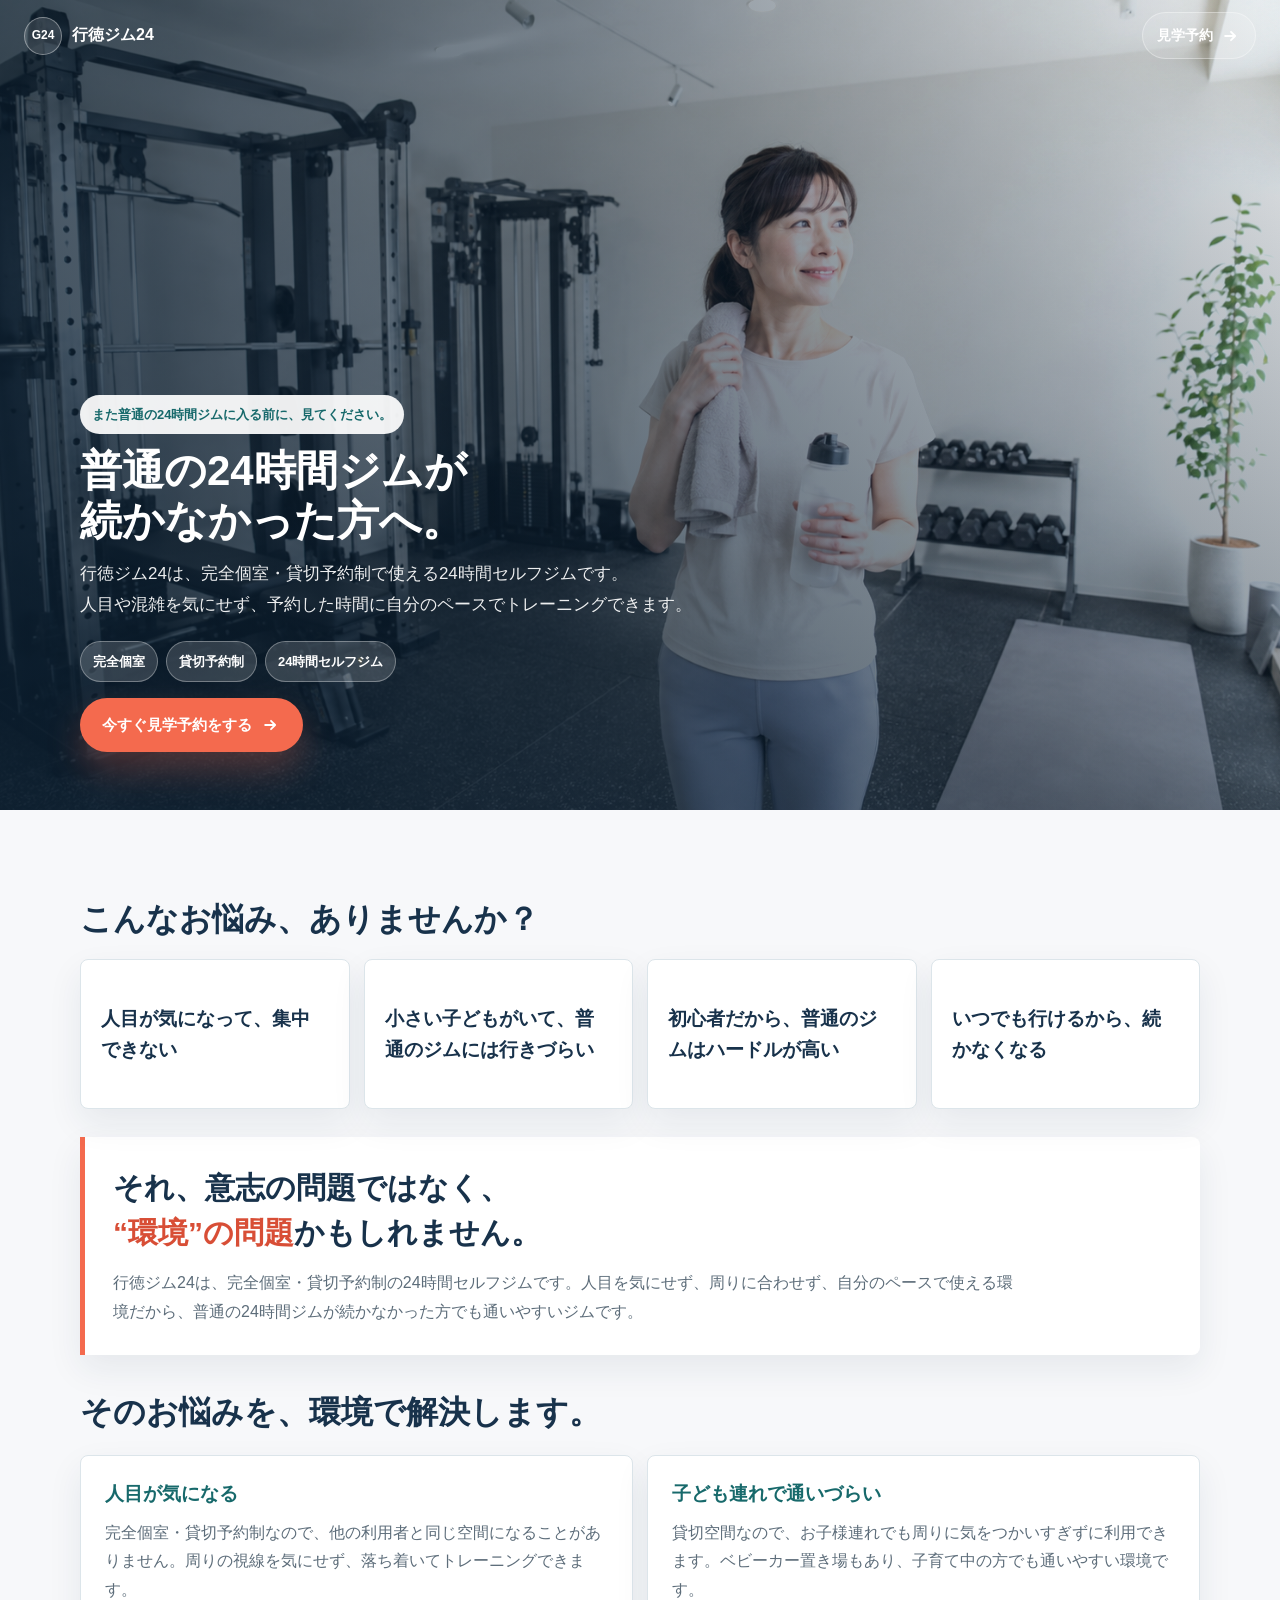
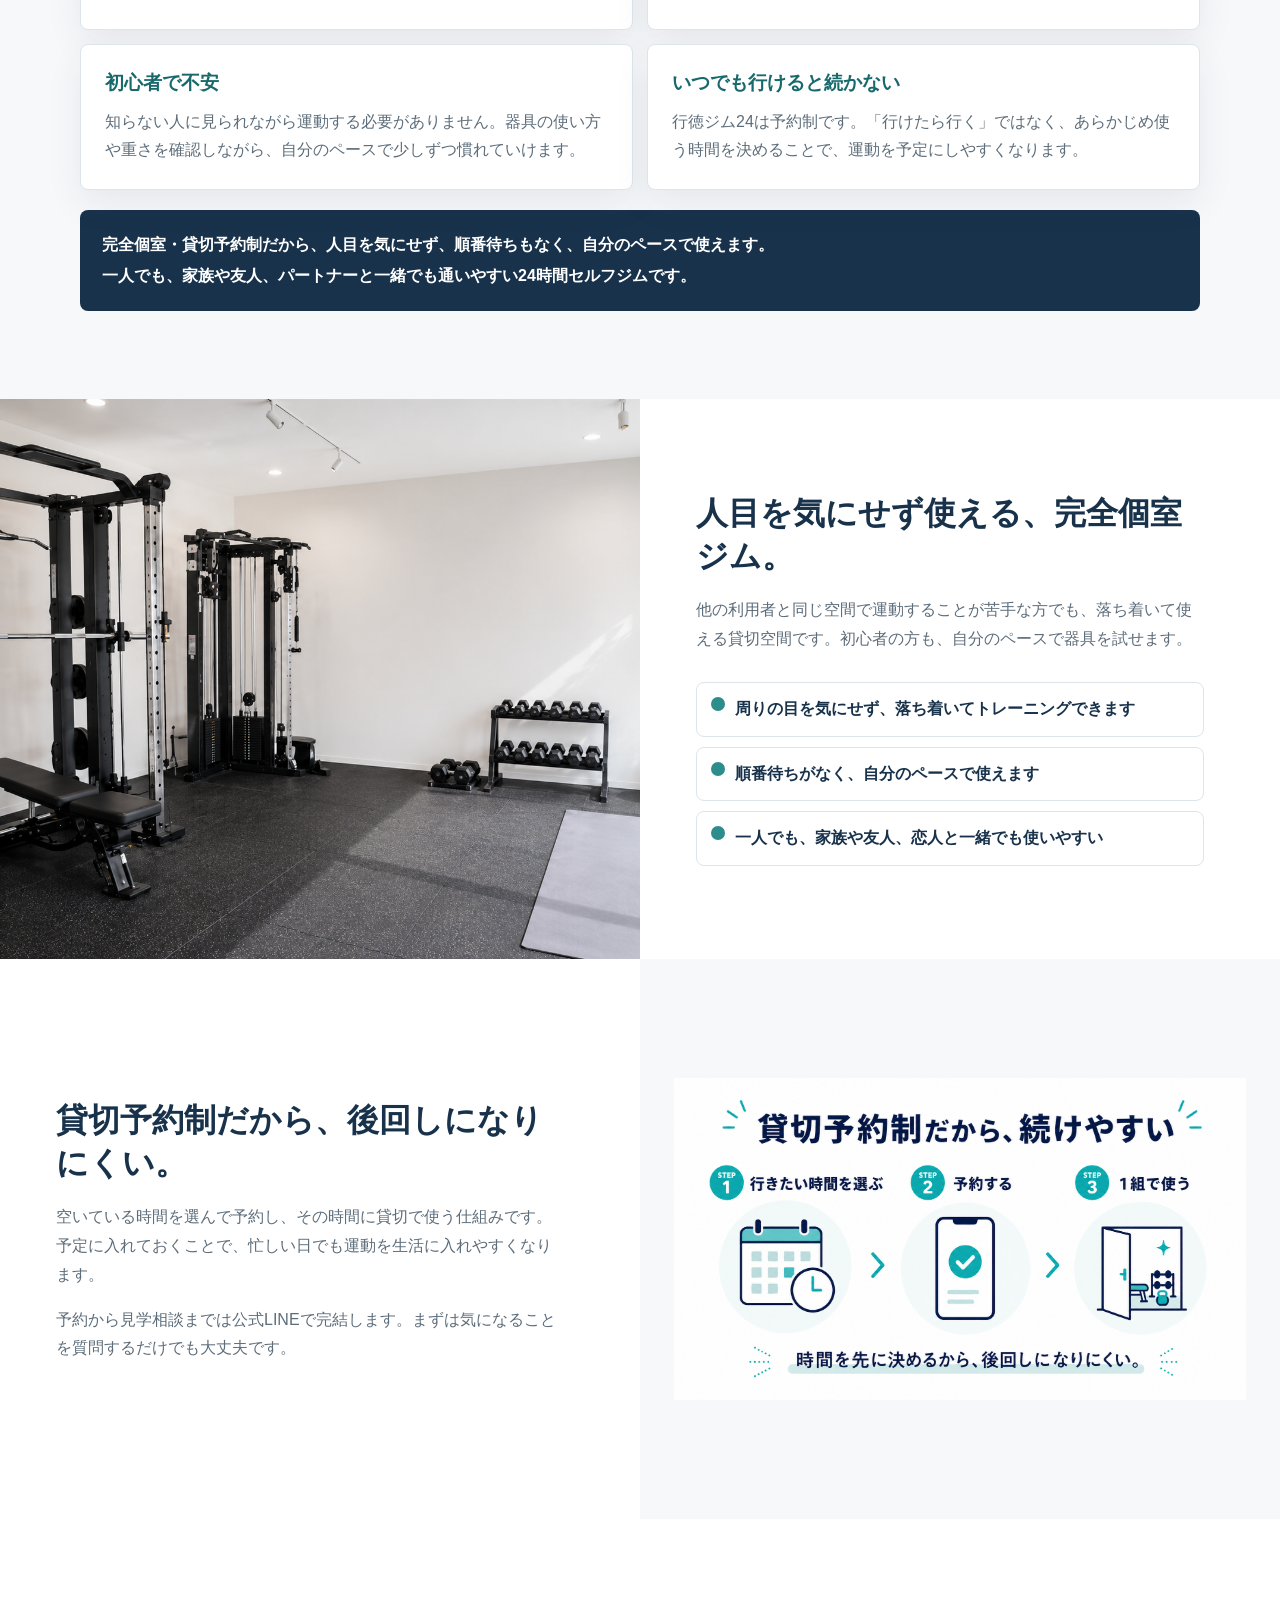
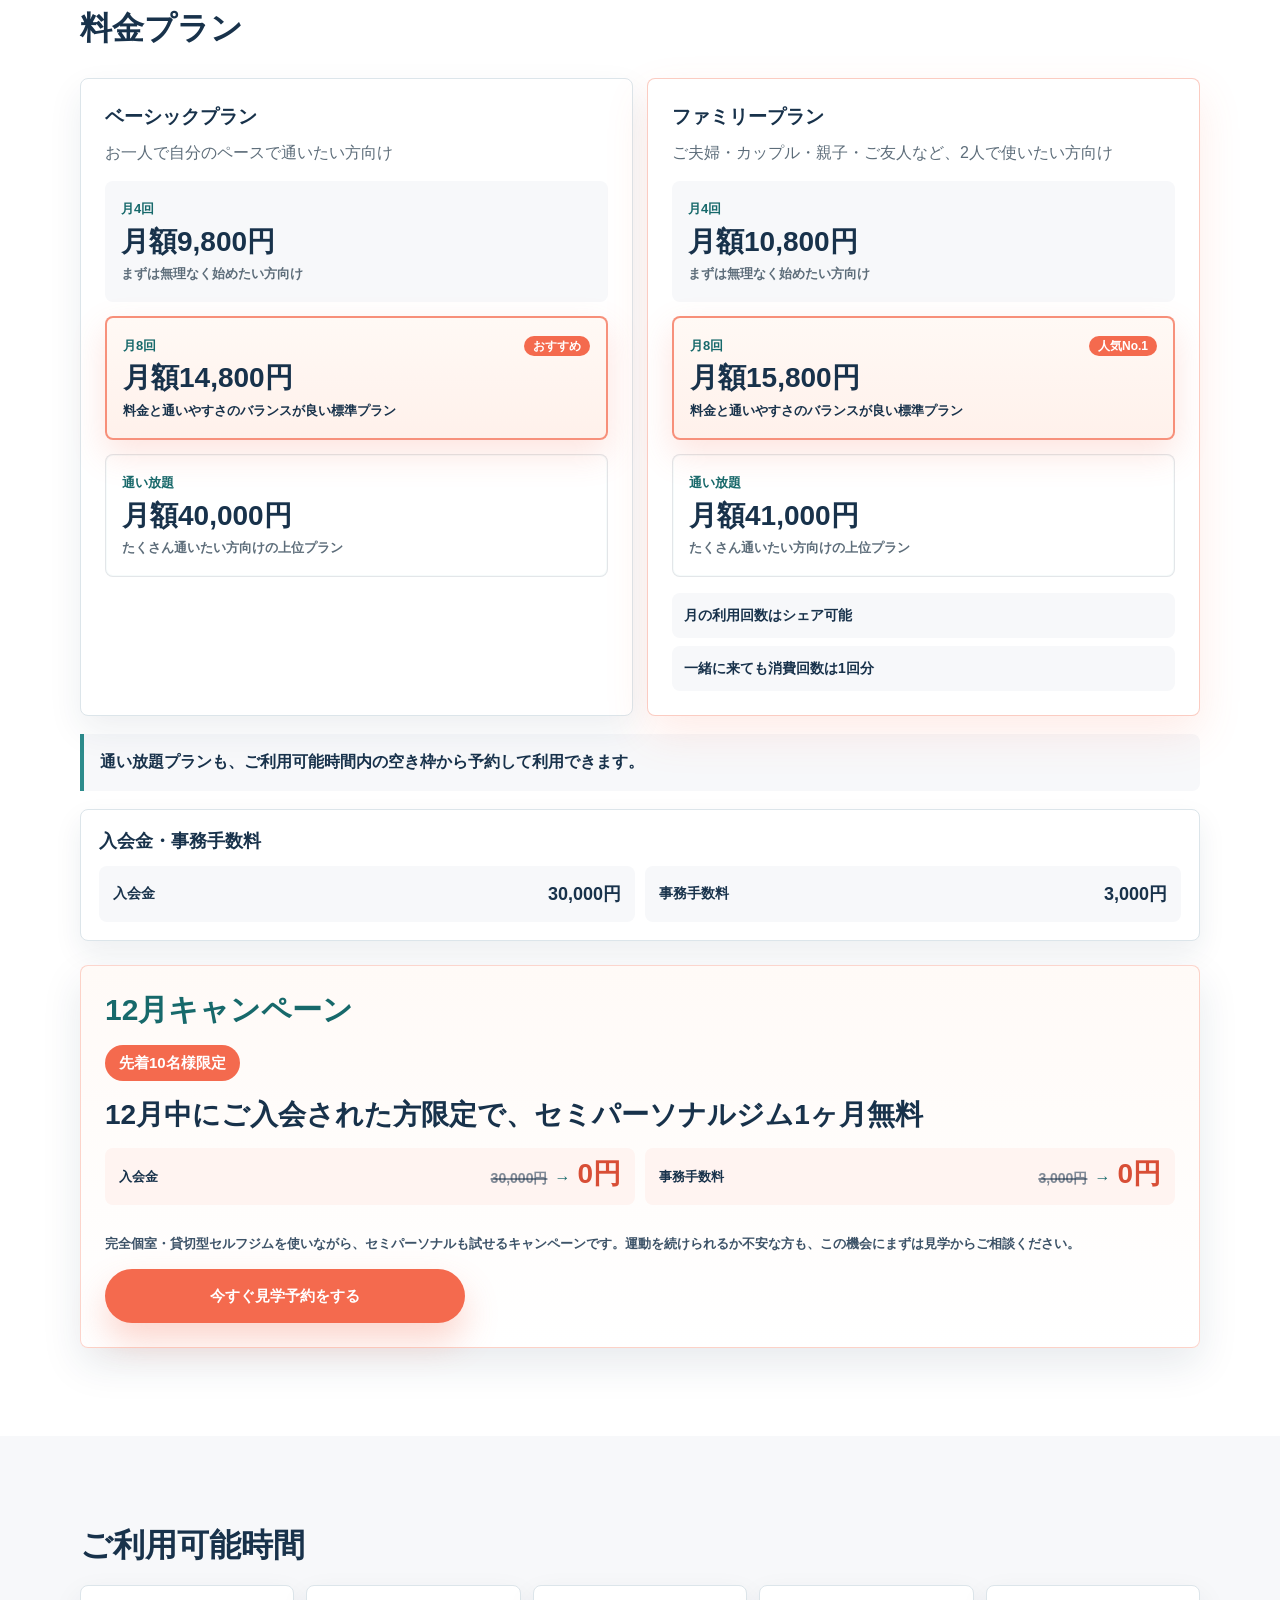
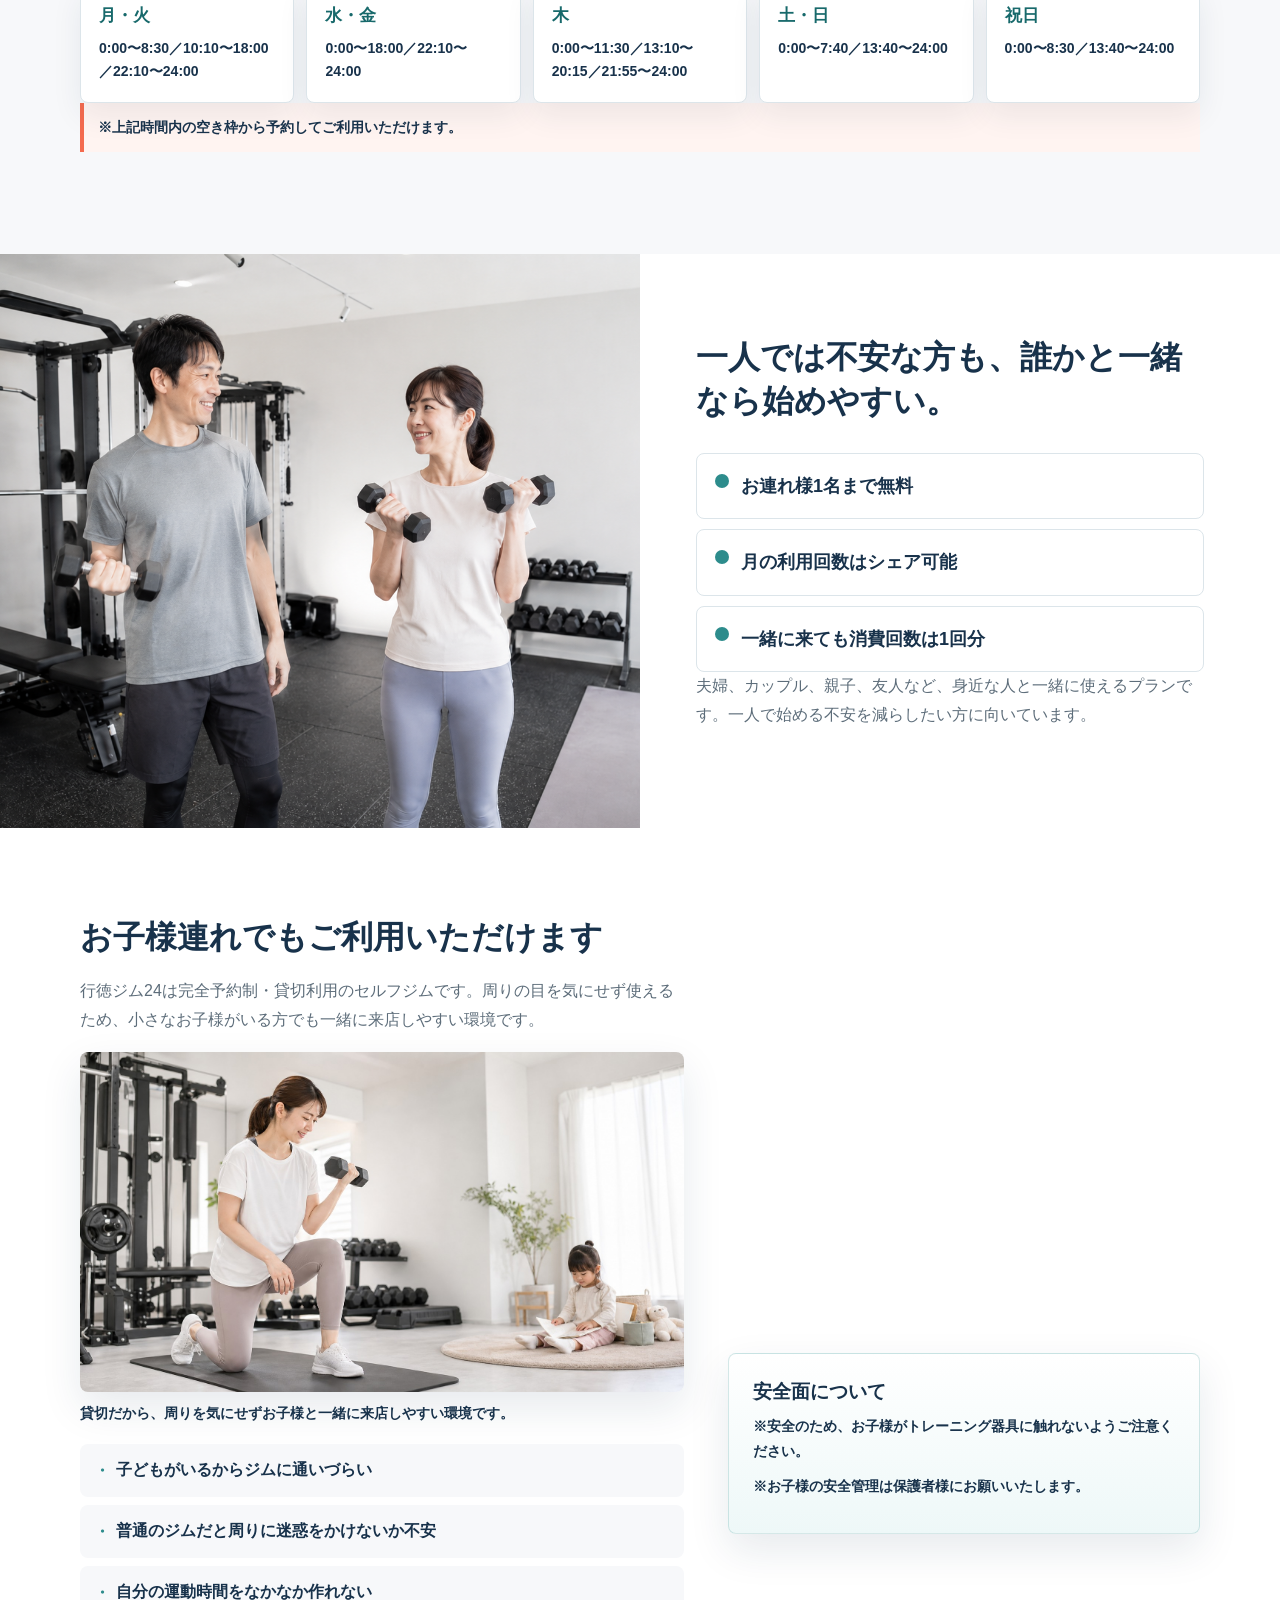
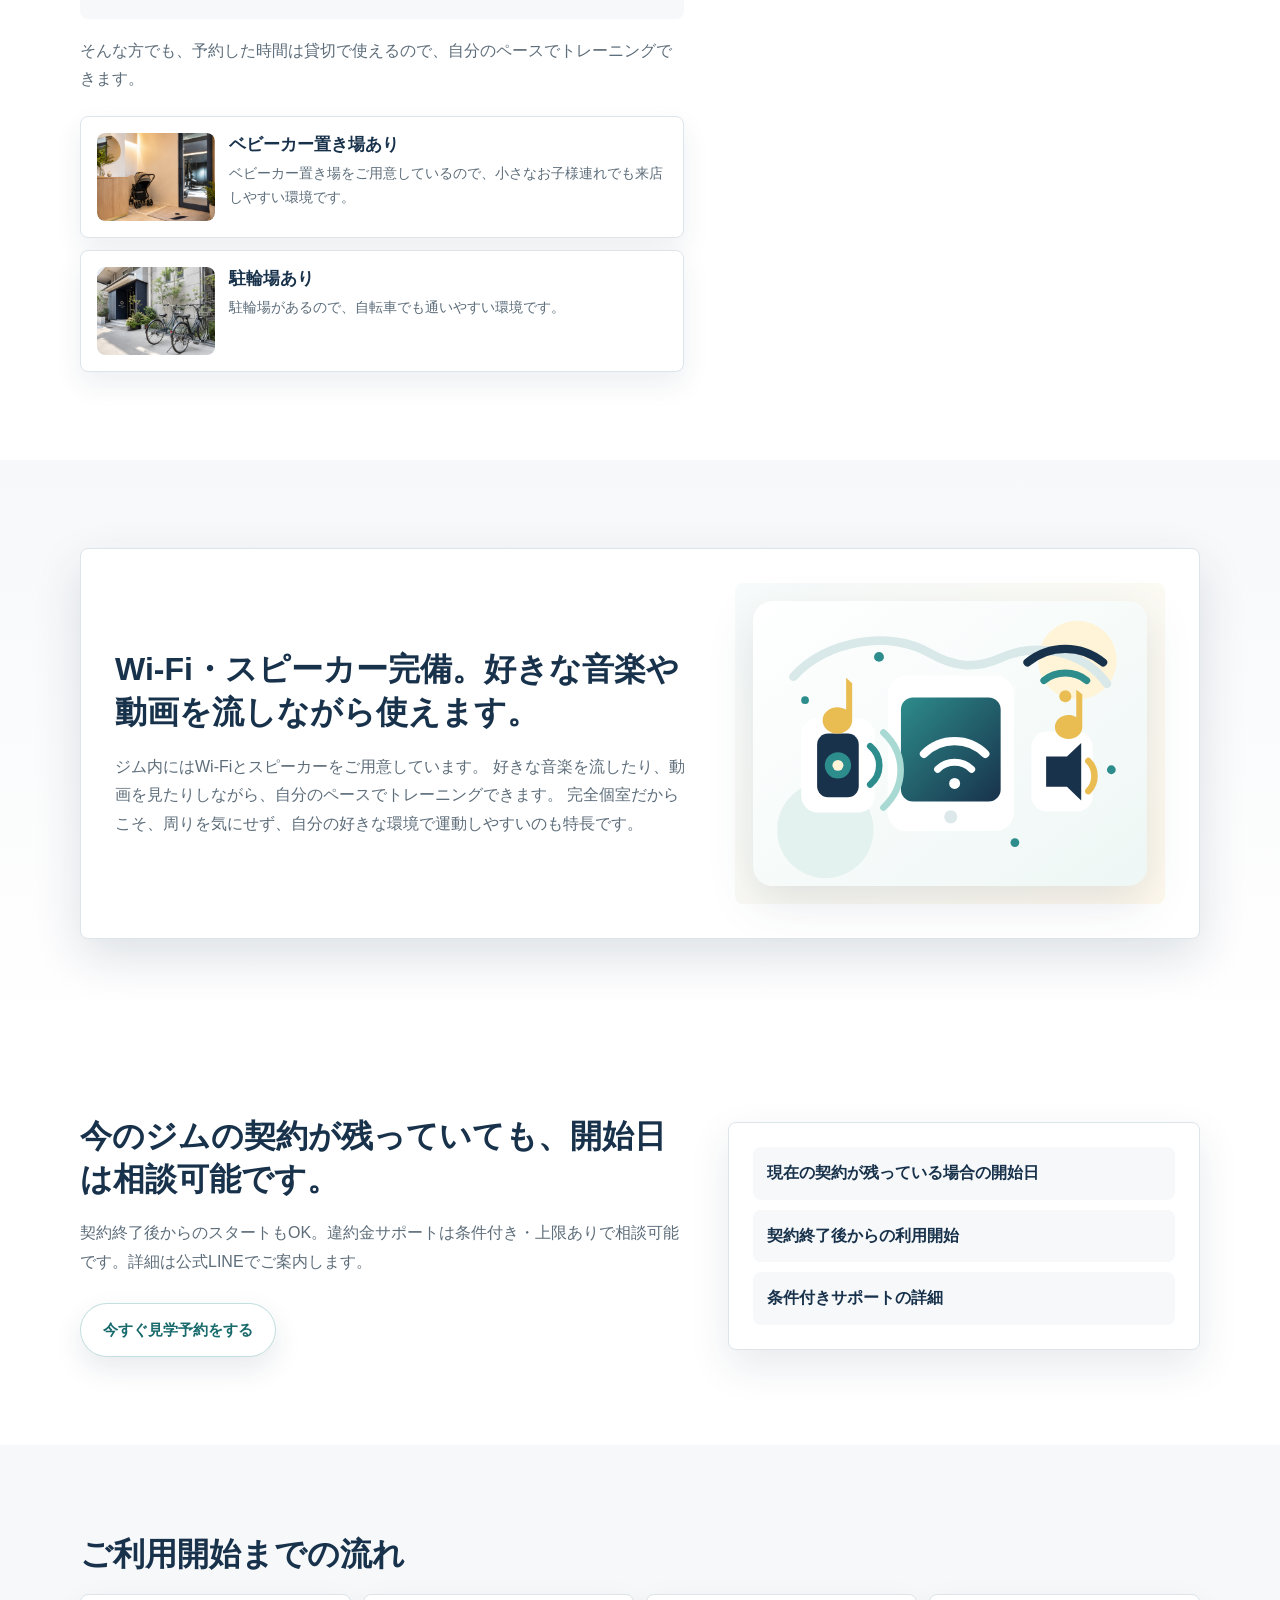
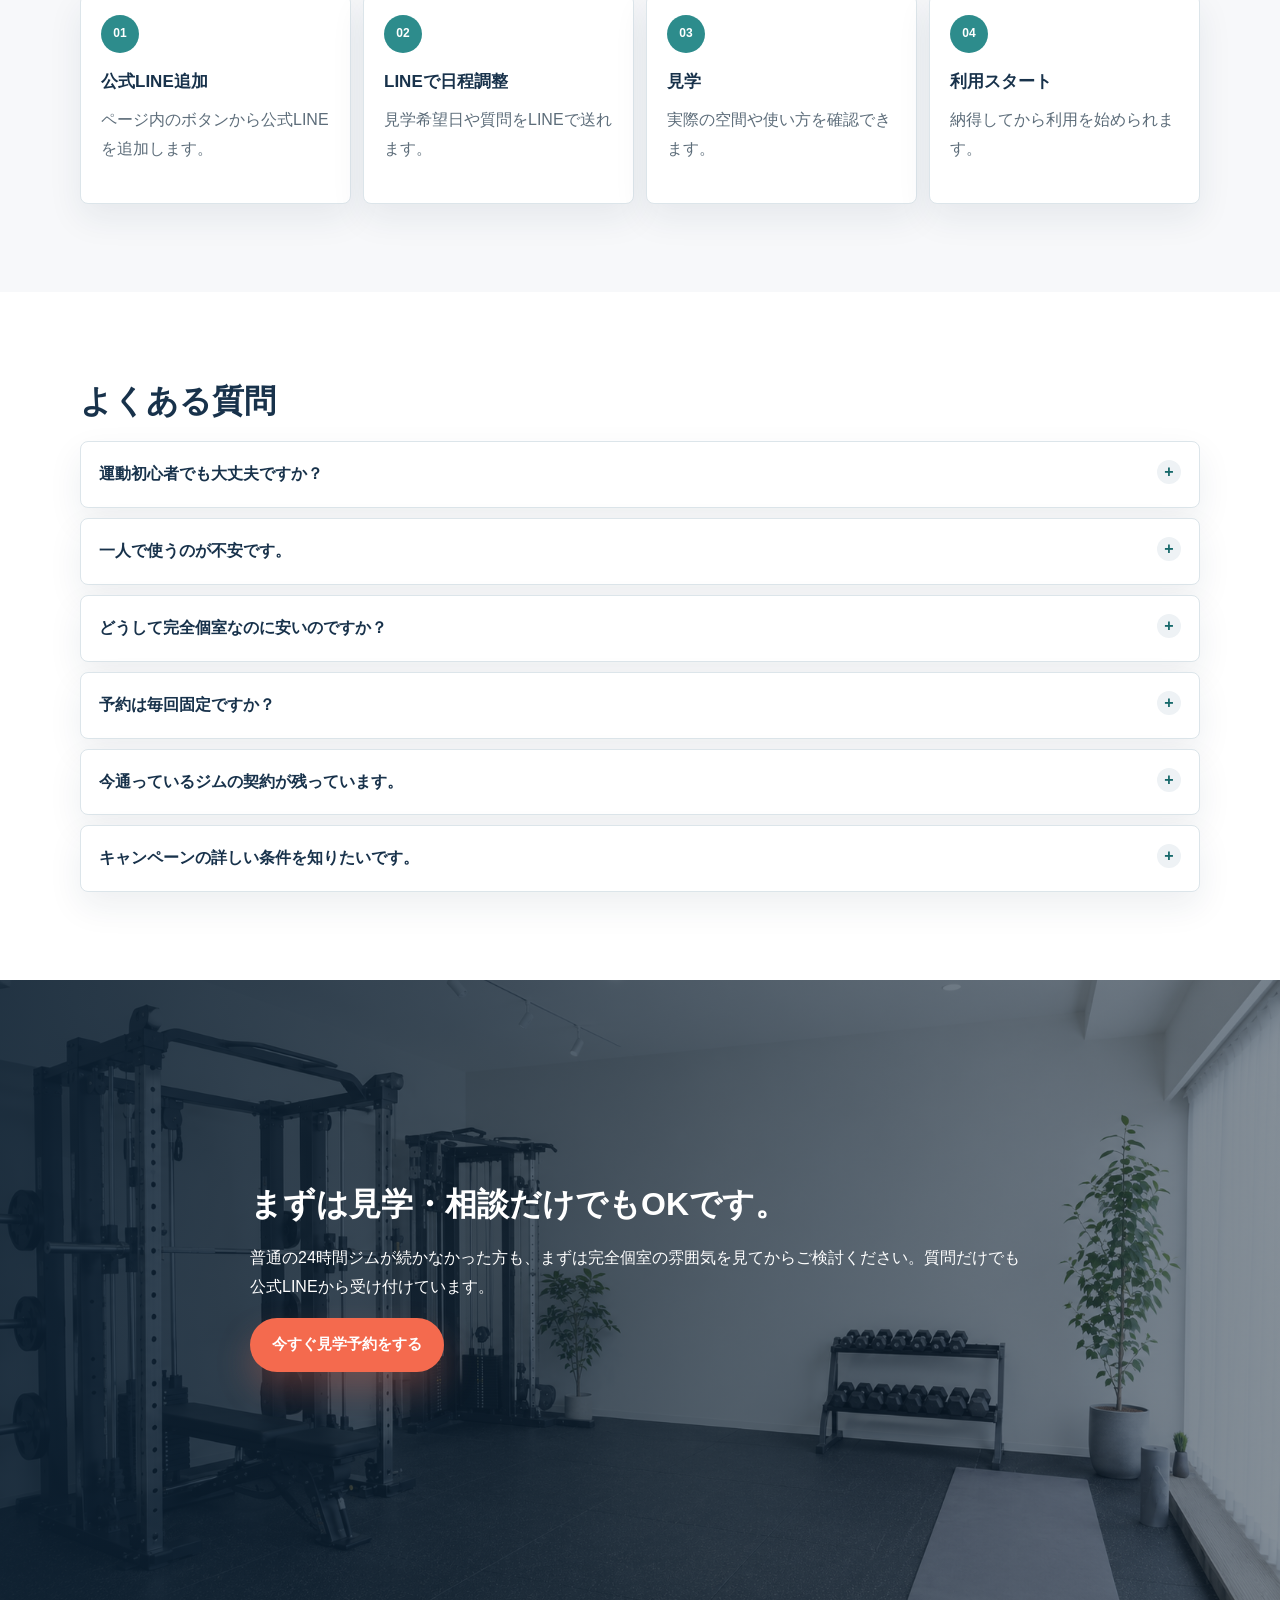
==== commit 924a9652: "Add files via upload" ====
--- a/index.html
+++ b/index.html
@@ -16,7 +16,7 @@
     <meta property="og:type" content="website" />
     <meta property="og:image" content="./assets/images/fv_private_gym_hero.png" />
     <link rel="preload" as="image" href="./assets/images/fv_private_gym_hero.png" />
-    <link rel="stylesheet" href="./styles.css?v=24" />
+    <link rel="stylesheet" href="./styles.css?v=30" />
     <script type="application/ld+json">
       {
         "@context": "https://schema.org",
@@ -162,6 +162,9 @@
           </div>
           <div class="pain-resolution">
             <h3>それ、意志の問題ではなく、<br /><strong>“環境”の問題</strong>かもしれません。</h3>
+            <p>
+              行徳ジム24は、完全個室・貸切予約制の24時間セルフジムです。人目を気にせず、周りに合わせず、自分のペースで使える環境だから、普通の24時間ジムが続かなかった方でも通いやすいジムです。
+            </p>
           </div>
           <div class="solution-block">
             <h3>そのお悩みを、環境で解決します。</h3>
@@ -302,7 +305,6 @@
             </div>
           </div>
           <aside id="campaign" class="pricing-campaign" data-campaign-panel aria-label="キャンペーン適用時の案内">
-            <p class="pricing-campaign__eyebrow">今月キャンペーン適用で</p>
             <h3 class="pricing-campaign__title" data-campaign-title>6月プレオープン先行受付中</h3>
             <p class="pricing-campaign__limit" data-campaign-subtitle>先着10名様限定</p>
             <p class="pricing-campaign__main" data-campaign-lead>
@@ -611,6 +613,6 @@
       </a>
     </nav>
 
-    <script src="./script.js?v=24"></script>
+    <script src="./script.js?v=30"></script>
   </body>
 </html>
--- a/styles.css
+++ b/styles.css
@@ -739,6 +739,11 @@
   color: var(--coral-dark);
 }
 
+.pain-resolution p {
+  max-width: 900px;
+  margin-bottom: 0;
+}
+
 .solution-block {
   margin-top: 34px;
 }
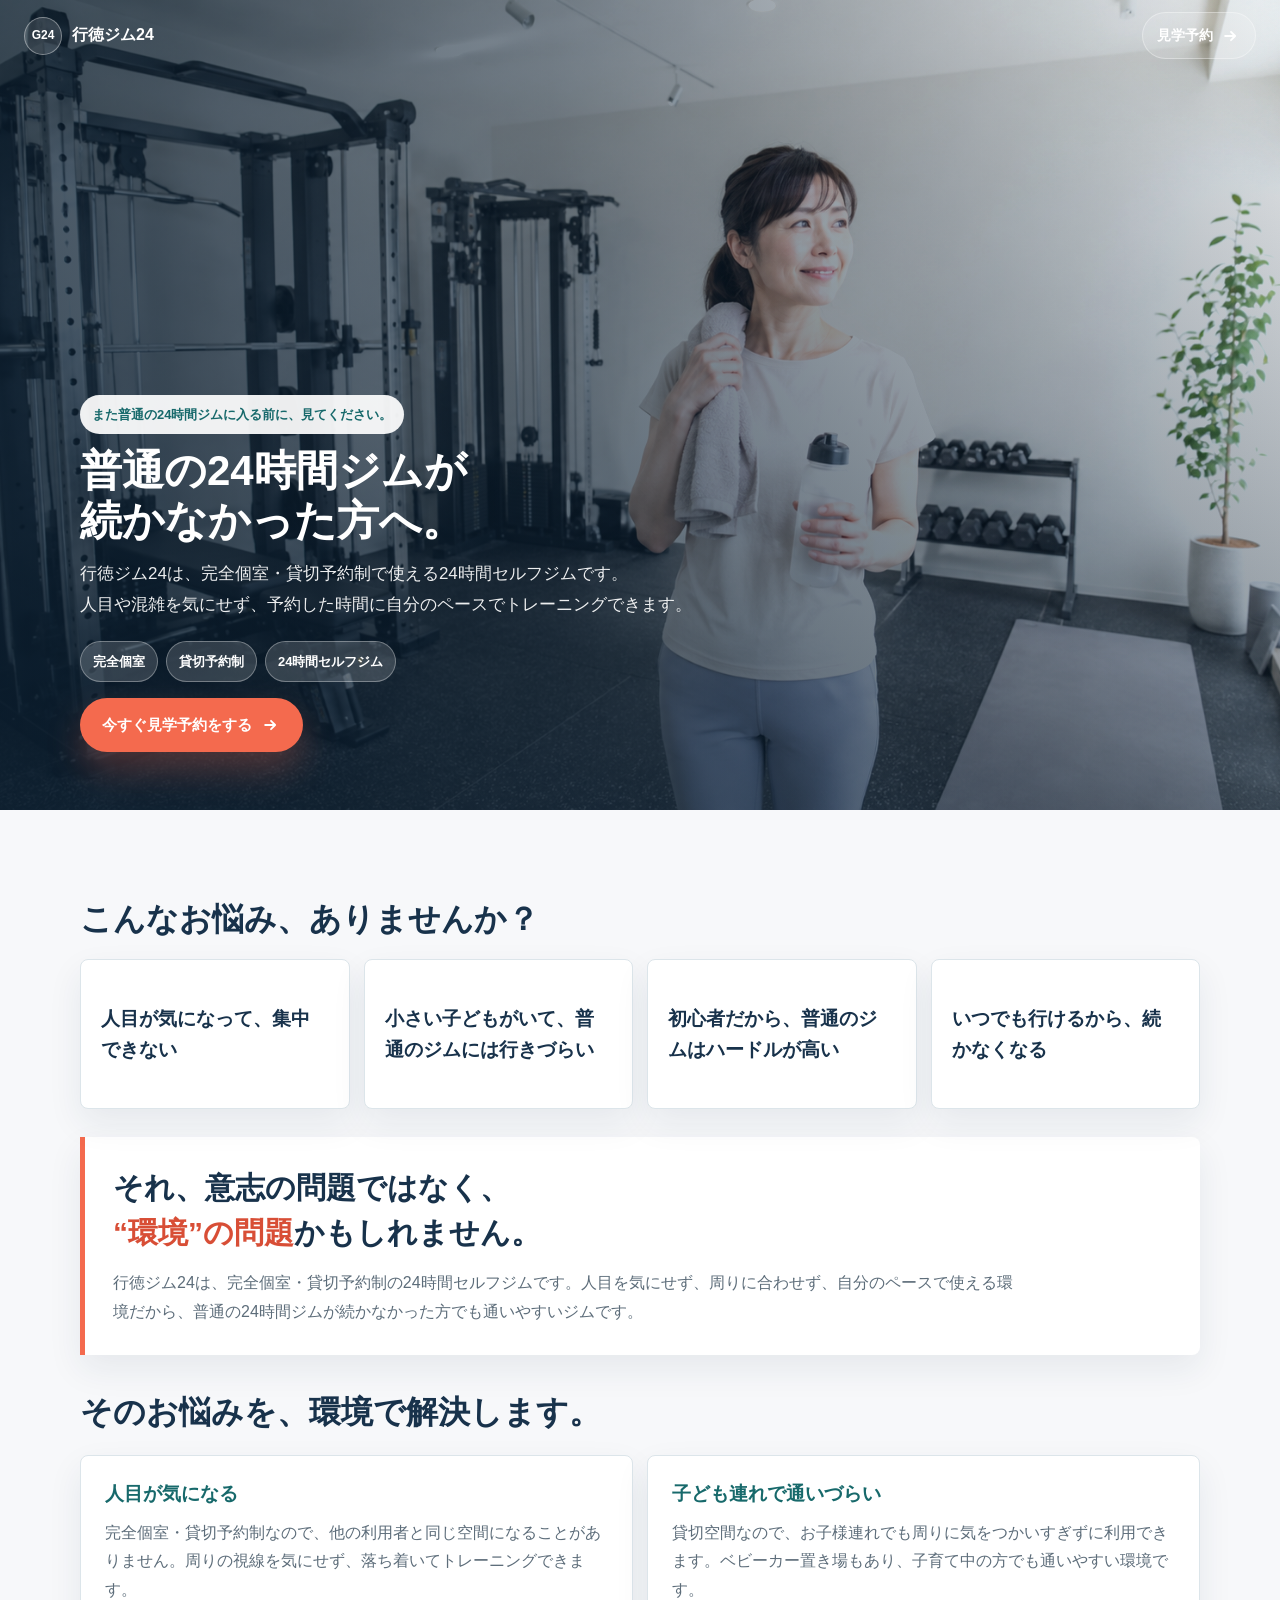
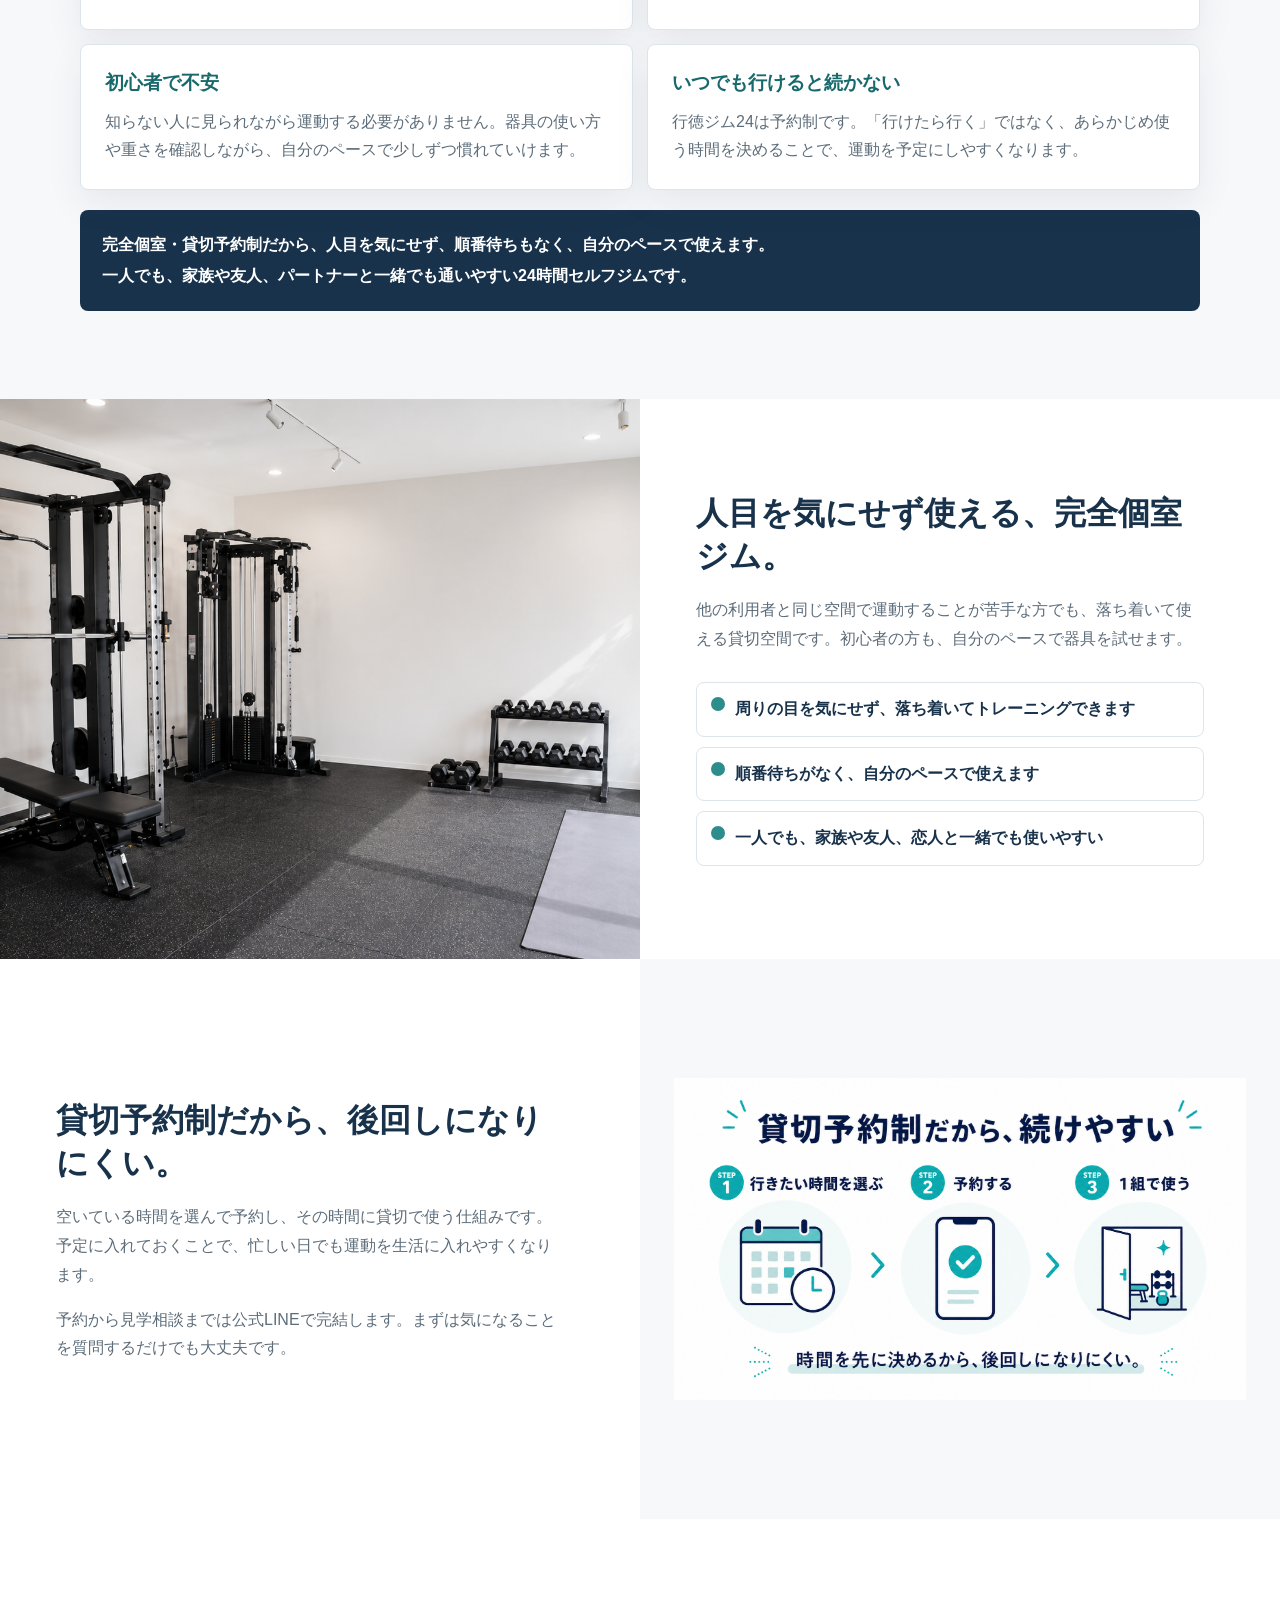
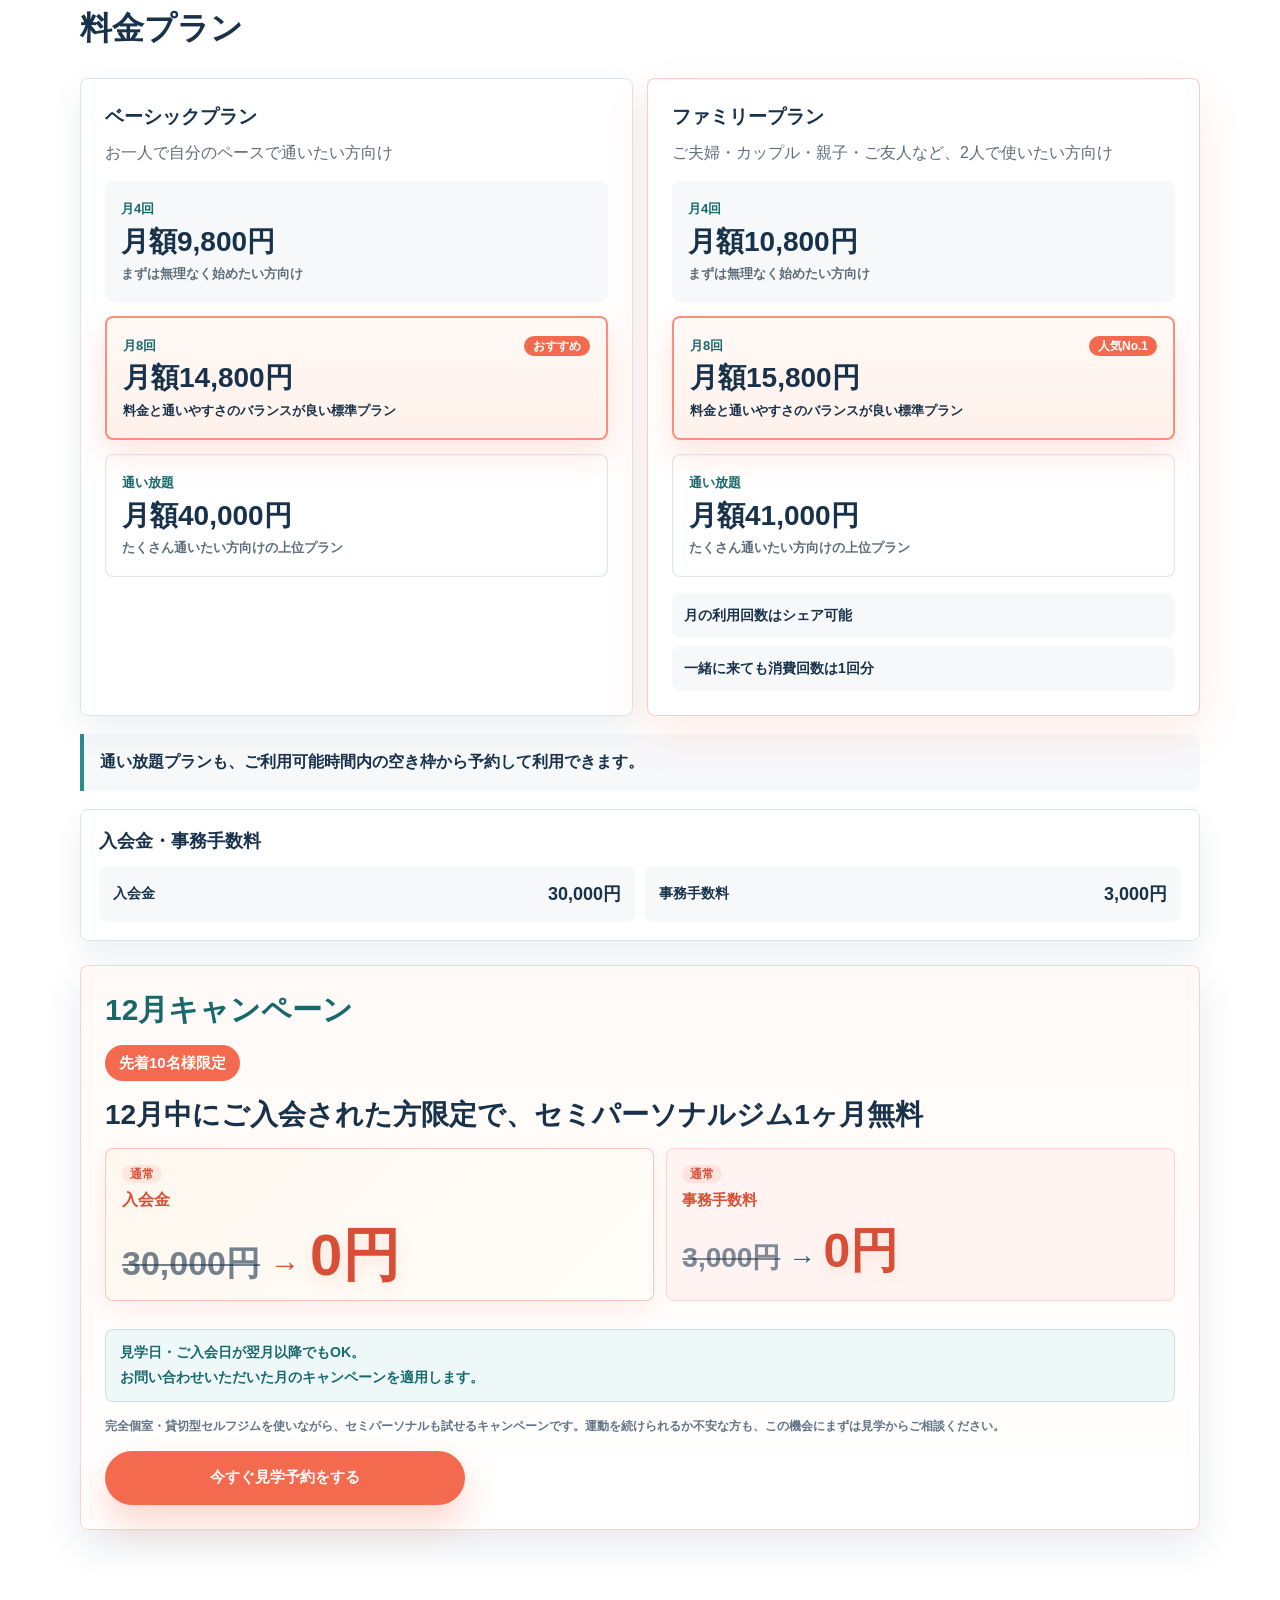
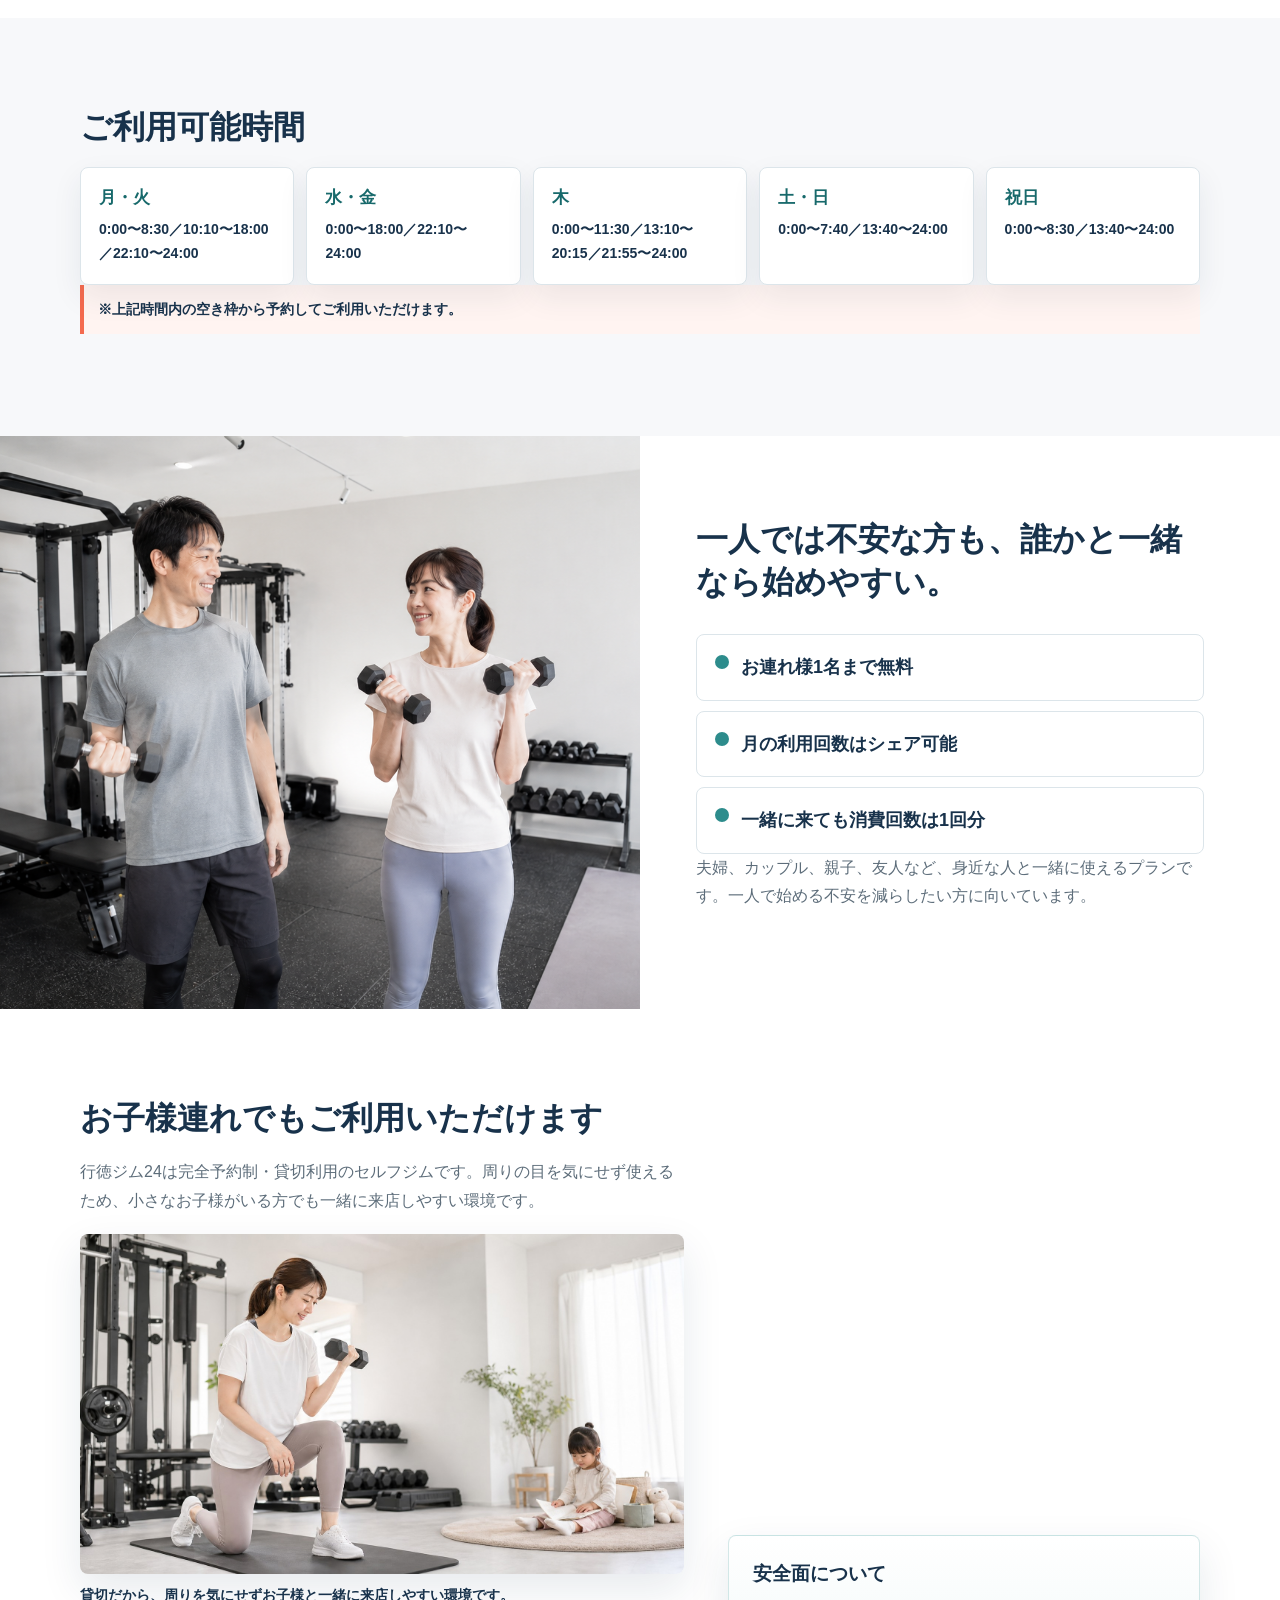
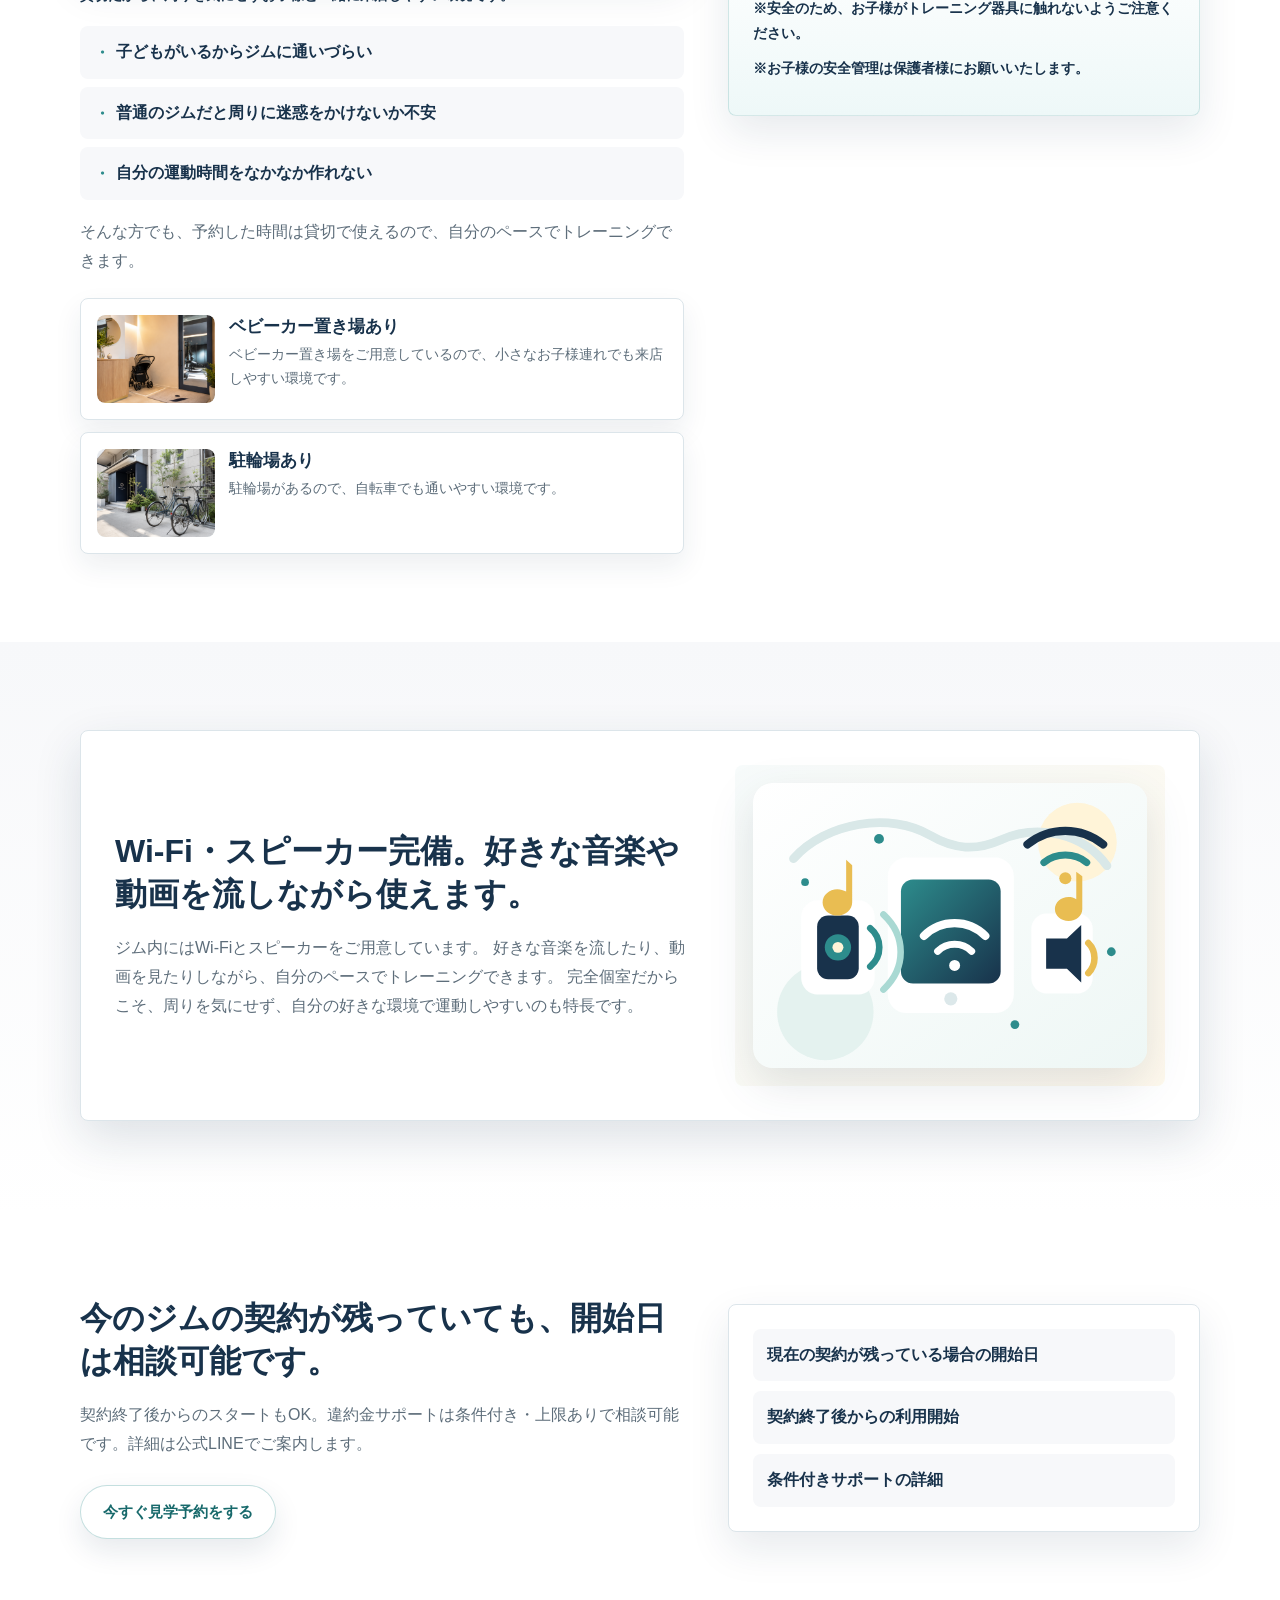
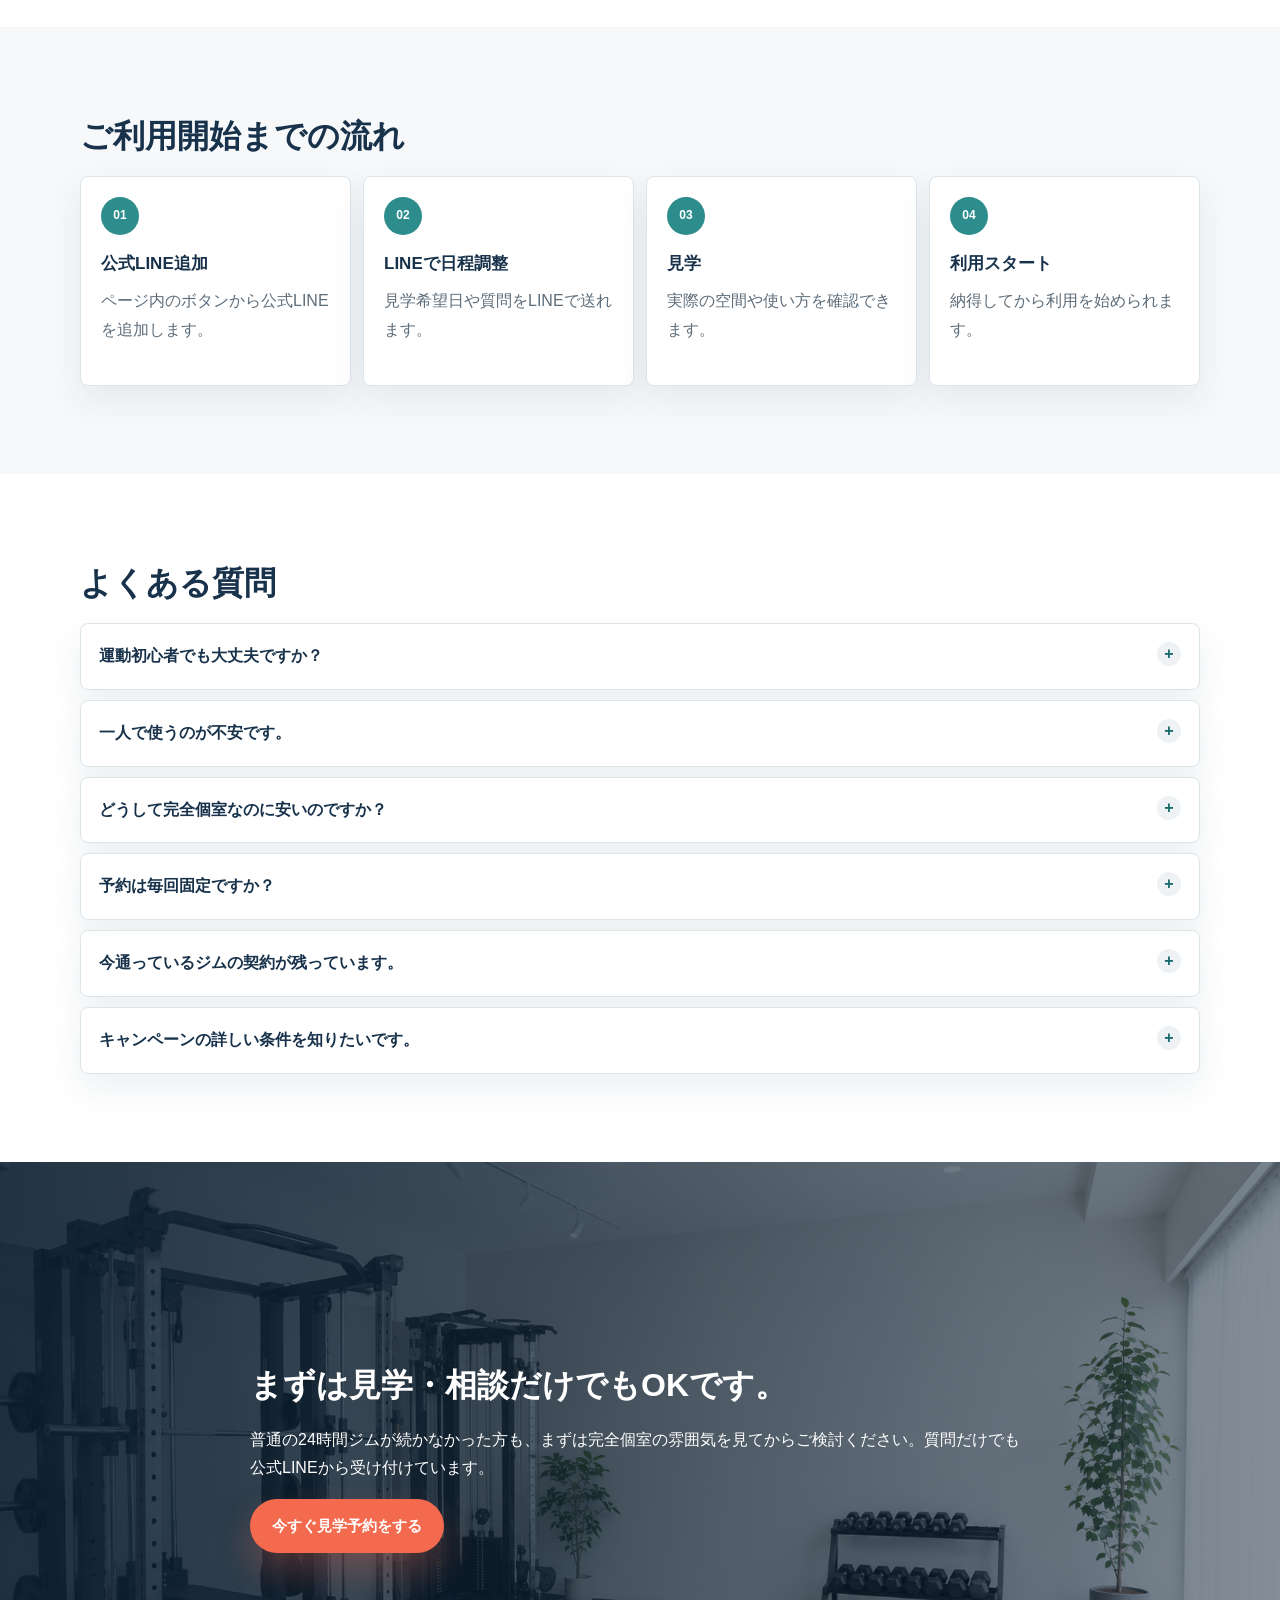
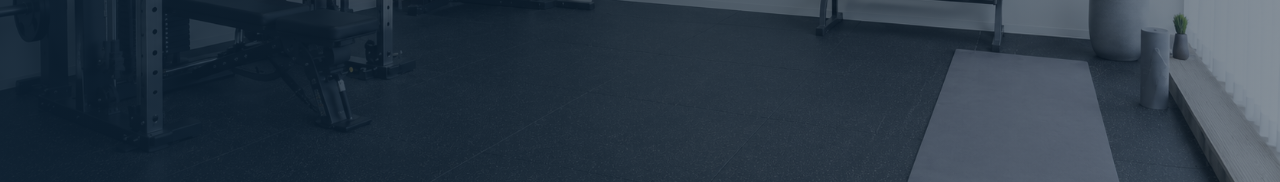
==== commit 28779313: "Add files via upload" ====
--- a/index.html
+++ b/index.html
@@ -16,7 +16,7 @@
     <meta property="og:type" content="website" />
     <meta property="og:image" content="./assets/images/fv_private_gym_hero.png" />
     <link rel="preload" as="image" href="./assets/images/fv_private_gym_hero.png" />
-    <link rel="stylesheet" href="./styles.css?v=30" />
+    <link rel="stylesheet" href="./styles.css?v=48" />
     <script type="application/ld+json">
       {
         "@context": "https://schema.org",
@@ -308,7 +308,7 @@
             <h3 class="pricing-campaign__title" data-campaign-title>6月プレオープン先行受付中</h3>
             <p class="pricing-campaign__limit" data-campaign-subtitle>先着10名様限定</p>
             <p class="pricing-campaign__main" data-campaign-lead>
-              6月中にご入会の方は、継続期間中ずっと月会費1,000円OFF
+              6月中にお問い合わせの方限定
             </p>
             <div class="pricing-campaign__fees" data-campaign-fees>
               <div class="pricing-campaign__fee">
@@ -320,11 +320,15 @@
                 <p><del>3,000円</del><em>→</em><strong>0円</strong></p>
               </div>
             </div>
-            <div class="pricing-campaign__extras" data-campaign-extras>
-              <span>初月0円</span>
-              <span>2・3か月目 各1,000円</span>
-            </div>
-            <p class="pricing-campaign__note" data-campaign-note hidden></p>
+            <div class="pricing-campaign__extras" data-campaign-extras hidden></div>
+            <p class="pricing-campaign__condition" data-campaign-condition>
+              <strong>見学日・ご入会日が翌月以降でもOK。</strong>
+              <span>お問い合わせいただいた月のキャンペーンを適用します。</span>
+            </p>
+            <p class="pricing-campaign__detail" data-campaign-detail hidden></p>
+            <p class="pricing-campaign__note" data-campaign-note>
+              キャンペーンは、見学当日のご入会で適用となります。
+            </p>
             <a class="button button--primary pricing-campaign__cta" href="#" data-line-cta data-campaign-cta>今すぐ見学予約をする</a>
           </aside>
         </div>
@@ -563,7 +567,7 @@
             <details>
               <summary>どうして完全個室なのに安いのですか？</summary>
               <p>
-                当店は、セミパーソナルジムやヨガでも使っている施設を、空いている時間帯に有効活用して運営しています。
+                当店は、既存の施設を空いている時間帯に有効活用して運営しています。
               </p>
               <p>
                 既存の設備を活かすことで大きな固定費を抑えられるため、完全個室・貸切利用でも続けやすい月額料金にできています。
@@ -613,6 +617,6 @@
       </a>
     </nav>
 
-    <script src="./script.js?v=30"></script>
+    <script src="./script.js?v=46"></script>
   </body>
 </html>
--- a/styles.css
+++ b/styles.css
@@ -278,6 +278,8 @@
 .pricing-campaign__title,
 .pricing-campaign__limit,
 .pricing-campaign__main,
+.pricing-campaign__condition,
+.pricing-campaign__detail,
 .pricing-campaign__note,
 .pricing-campaign__fee p {
   margin-bottom: 0;
@@ -319,51 +321,105 @@
 
 .pricing-campaign__fees {
   display: grid;
-  grid-template-columns: repeat(2, minmax(0, 1fr));
-  gap: 10px;
+  grid-template-columns: minmax(0, 1.08fr) minmax(0, 1fr);
+  gap: 12px;
 }
 
 .pricing-campaign__fee {
   display: grid;
-  grid-template-columns: minmax(80px, auto) minmax(0, 1fr);
-  gap: 10px;
+  grid-template-columns: 1fr;
+  gap: 11px;
   align-items: center;
-  padding: 12px 14px;
+  padding: 15px;
+  border: 1px solid rgba(244, 106, 78, 0.22);
   border-radius: 8px;
   background: #fff4f1;
 }
 
+.pricing-campaign__fee:first-child {
+  grid-template-columns: 1fr;
+  gap: 11px;
+  padding: 16px;
+  border: 1px solid rgba(244, 106, 78, 0.36);
+  background: linear-gradient(135deg, #fff7ef 0%, #fffdf9 100%);
+  box-shadow: 0 10px 24px rgba(244, 106, 78, 0.1);
+}
+
 .pricing-campaign__fee span {
-  color: var(--navy);
-  font-size: 13px;
-  font-weight: 900;
+  display: grid;
+  gap: 3px;
+  color: var(--coral-dark);
+  font-size: 15px;
+  font-weight: 900;
+}
+
+.pricing-campaign__fee:first-child span {
+  font-size: 16px;
+}
+
+.pricing-campaign__fee span::before {
+  content: "通常";
+  width: fit-content;
+  padding: 3px 8px;
+  border-radius: 999px;
+  background: rgba(244, 106, 78, 0.12);
+  color: var(--coral-dark);
+  font-size: 12px;
+  font-weight: 900;
+  line-height: 1;
 }
 
 .pricing-campaign__fee p {
   display: flex;
   flex-wrap: wrap;
-  gap: 7px;
+  gap: 8px;
   align-items: baseline;
-  justify-content: flex-end;
+  justify-content: flex-start;
   color: var(--coral-dark);
   font-weight: 900;
+}
+
+.pricing-campaign__fee:first-child p {
+  gap: 10px;
+  justify-content: flex-start;
 }
 
 .pricing-campaign__fee del {
   color: rgba(24, 50, 75, 0.55);
-  font-size: 14px;
+  font-size: clamp(22px, 3vw, 28px);
   text-decoration-thickness: 2px;
+}
+
+.pricing-campaign__fee:first-child del {
+  color: rgba(24, 50, 75, 0.6);
+  font-size: clamp(25px, 3.8vw, 34px);
+  line-height: 1;
 }
 
 .pricing-campaign__fee em {
   color: var(--teal-dark);
+  font-size: clamp(20px, 2.6vw, 27px);
   font-style: normal;
+}
+
+.pricing-campaign__fee:first-child em {
+  color: var(--coral-dark);
+  font-size: clamp(22px, 3vw, 30px);
+  line-height: 1;
 }
 
 .pricing-campaign__fee strong {
   color: var(--coral-dark);
-  font-size: 28px;
+  font-size: clamp(36px, 5vw, 48px);
   line-height: 1;
+  text-shadow: 0 6px 14px rgba(244, 106, 78, 0.12);
+}
+
+.pricing-campaign__fee:first-child strong {
+  color: var(--coral-dark);
+  font-size: clamp(42px, 6.2vw, 58px);
+  letter-spacing: 0;
+  text-shadow: 0 7px 16px rgba(244, 106, 78, 0.14);
 }
 
 .pricing-campaign__extras {
@@ -384,9 +440,41 @@
   font-weight: 900;
 }
 
-.pricing-campaign__note {
+.pricing-campaign__condition {
+  display: grid;
+  gap: 4px;
+  padding: 12px 14px;
+  border: 1px solid rgba(44, 137, 135, 0.18);
+  border-radius: 8px;
+  background: #eef8f8;
+  color: var(--teal-dark);
+  font-size: 14px;
+  line-height: 1.55;
+}
+
+.pricing-campaign__condition strong,
+.pricing-campaign__condition span {
+  display: block;
+}
+
+.pricing-campaign__condition strong {
+  font-weight: 900;
+}
+
+.pricing-campaign__condition span {
+  font-weight: 800;
+}
+
+.pricing-campaign__detail {
   color: rgba(24, 50, 75, 0.84);
   font-size: 13px;
+  font-weight: 700;
+  line-height: 1.7;
+}
+
+.pricing-campaign__note {
+  color: rgba(24, 50, 75, 0.68);
+  font-size: 12px;
   font-weight: 700;
   line-height: 1.7;
 }
@@ -1688,16 +1776,67 @@
   }
 
   .pricing-campaign__fee {
-    grid-template-columns: 82px minmax(0, 1fr);
-    padding: 9px 10px;
+    grid-template-columns: 1fr;
+    gap: 9px;
+    padding: 12px;
+  }
+
+  .pricing-campaign__fee:first-child {
+    grid-template-columns: 1fr;
+    gap: 9px;
+    padding: 14px;
+  }
+
+  .pricing-campaign__fee span {
+    font-size: 14px;
+  }
+
+  .pricing-campaign__fee:first-child span {
+    font-size: 15px;
+  }
+
+  .pricing-campaign__fee p,
+  .pricing-campaign__fee:first-child p {
+    gap: 8px;
+  }
+
+  .pricing-campaign__fee del {
+    font-size: 22px;
+  }
+
+  .pricing-campaign__fee:first-child del {
+    font-size: 25px;
+  }
+
+  .pricing-campaign__fee em {
+    font-size: 21px;
+  }
+
+  .pricing-campaign__fee:first-child em {
+    font-size: 23px;
   }
 
   .pricing-campaign__fee strong {
-    font-size: 24px;
+    font-size: 39px;
+  }
+
+  .pricing-campaign__fee:first-child strong {
+    font-size: 46px;
+  }
+
+  .pricing-campaign__condition {
+    padding: 10px 12px;
+    font-size: 12px;
+    line-height: 1.5;
+  }
+
+  .pricing-campaign__detail {
+    font-size: 12px;
+    line-height: 1.55;
   }
 
   .pricing-campaign__note {
-    font-size: 12px;
+    font-size: 11px;
     line-height: 1.55;
   }
 
